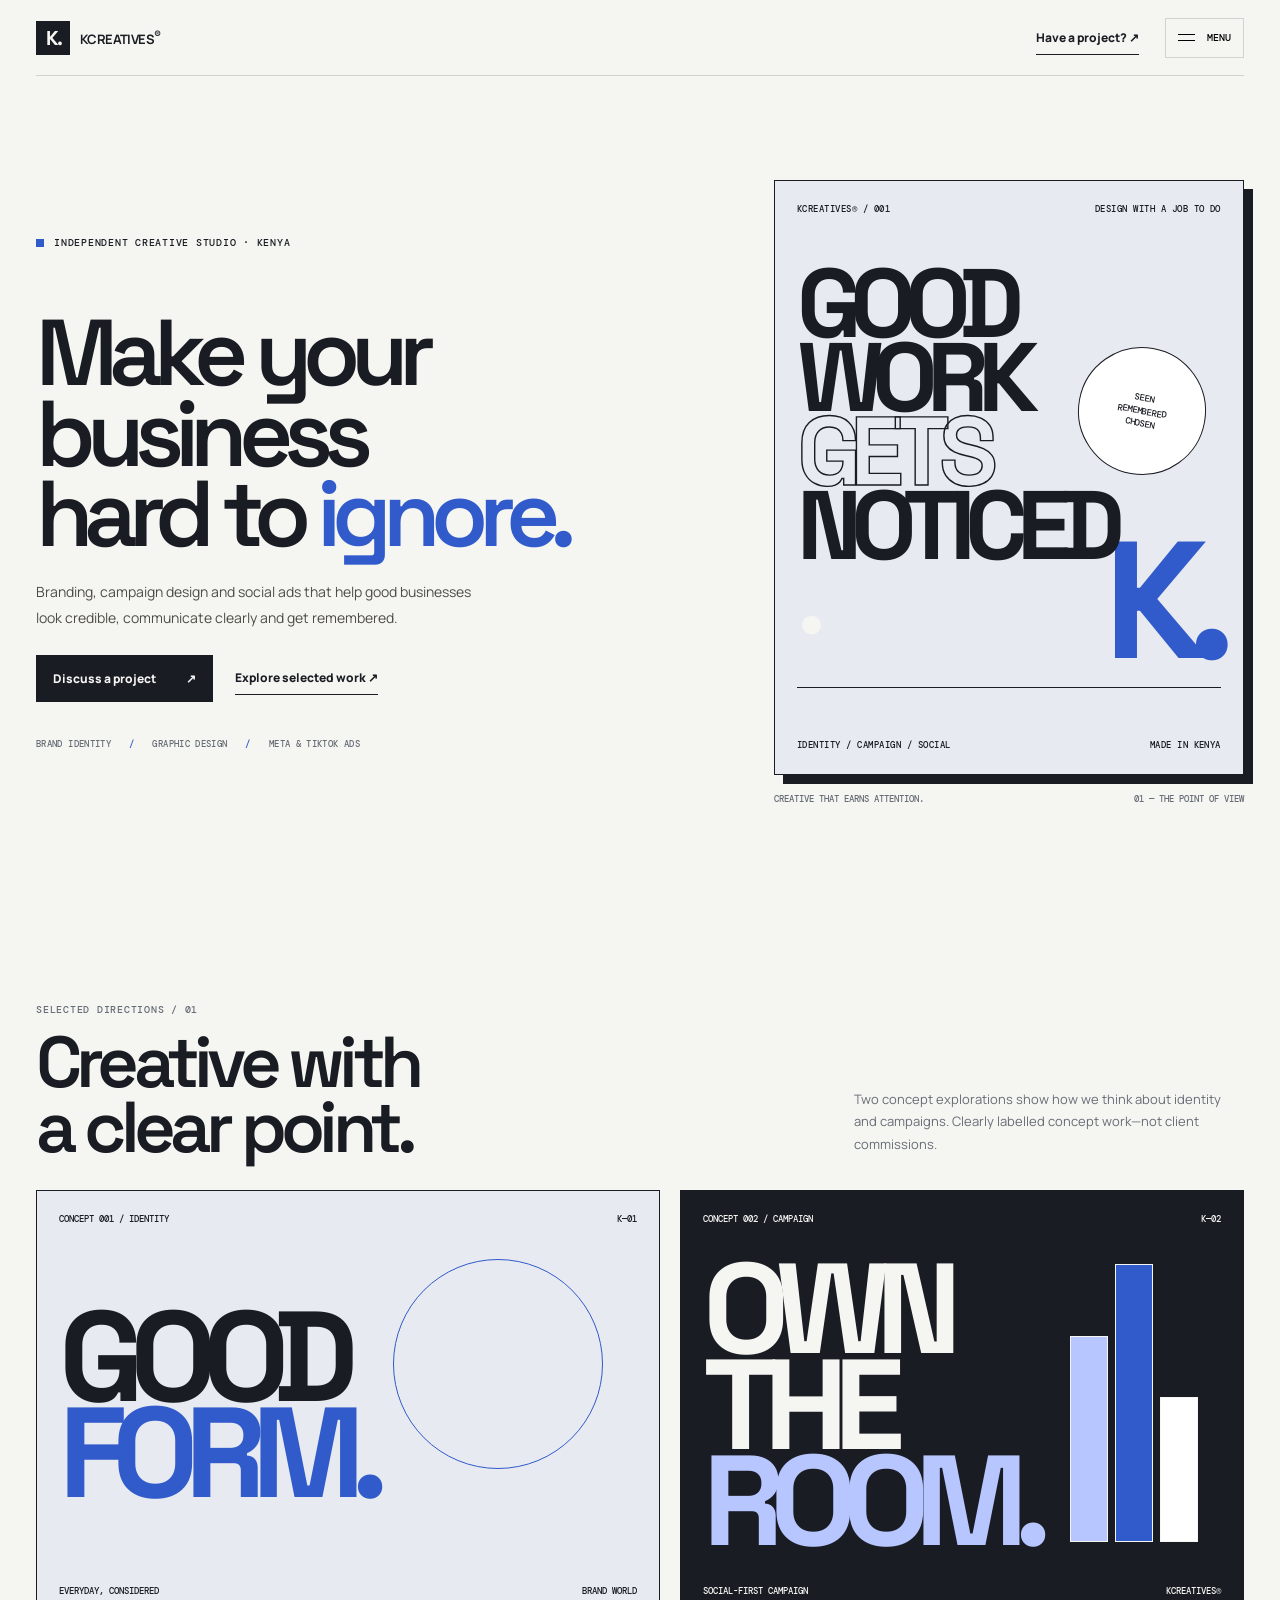
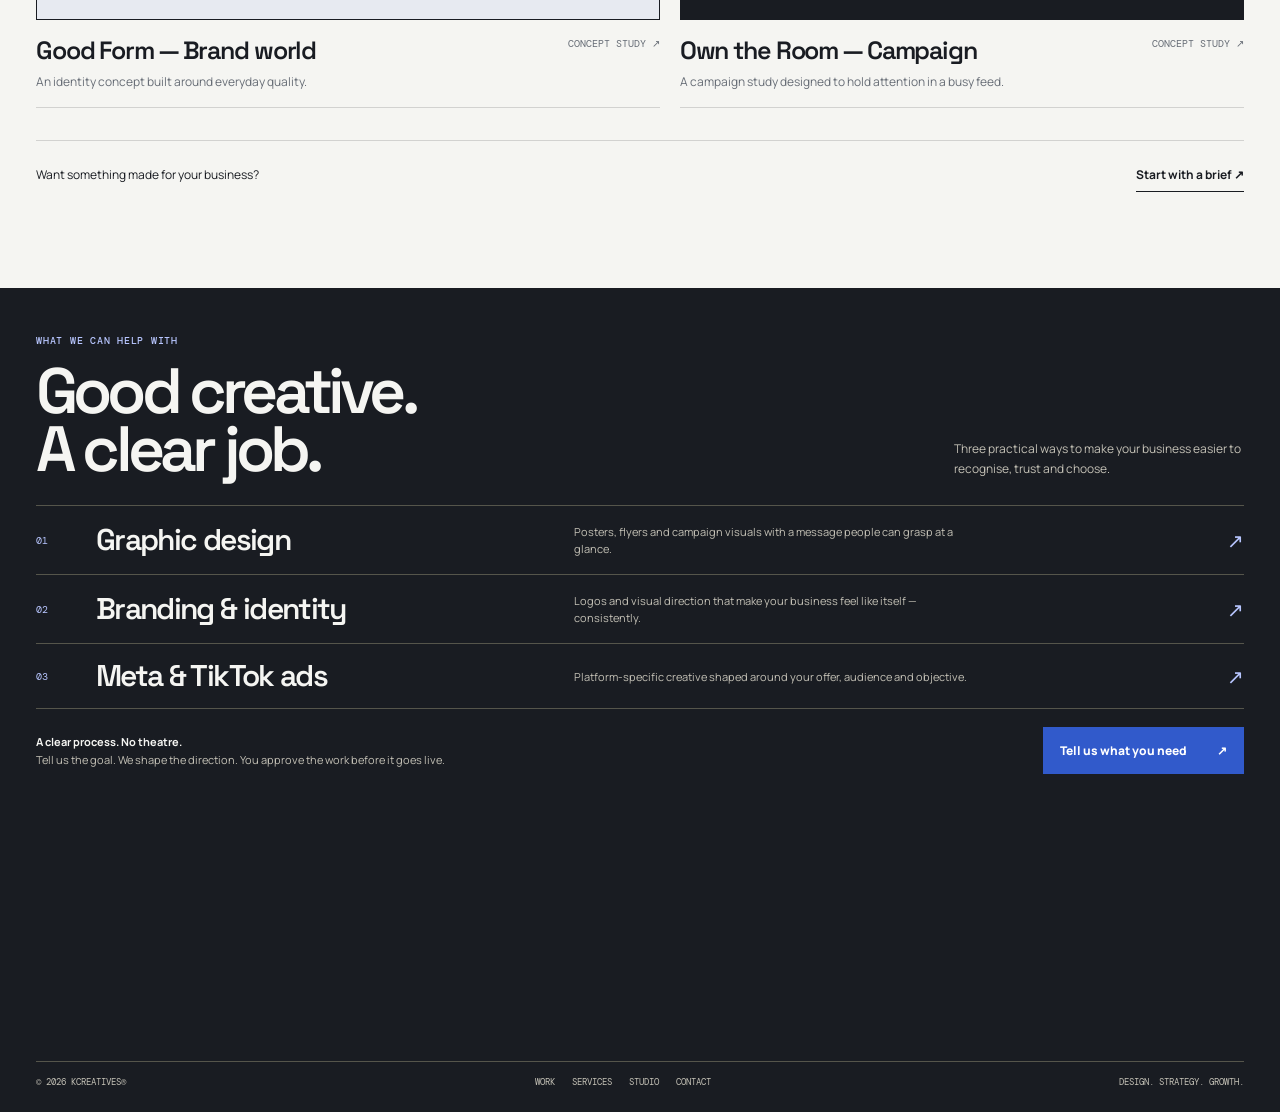
==== index.html @ 9751ac6f "Update homepage artwork description to match refined palette" ====
<!doctype html><html lang="en"><head><meta charset="utf-8"><meta name="viewport" content="width=device-width, initial-scale=1"><meta name="theme-color" content="#f5f5f2"><meta name="description" content="Brand identity, graphic design and Meta and TikTok campaign creative for businesses in Kenya."><meta property="og:title" content="Kcreatives — Seen. Remembered. Chosen."><meta property="og:description" content="Graphic design, branding and paid social creative for businesses with something worth noticing."><meta property="og:type" content="website"><title>Kcreatives® — Your business deserves to look the part.</title><link rel="stylesheet" href="styles.css"><script defer src="script.js"></script></head><body><header class="site-header wrap"><a class="wordmark" href="index.html" aria-label="Kcreatives home"><span class="mark">K.</span><span>KCREATIVES<sup>®</sup></span></a><div class="header-right"><a class="header-cta" href="contact.html">Have a project? ↗</a><button class="menu-toggle" aria-expanded="false" aria-controls="siteMenu" aria-label="Open navigation"><span class="menu-icon" aria-hidden="true"><i></i><i></i></span><span>Menu</span></button></div></header><nav class="menu-panel" id="siteMenu" aria-label="Main navigation"><div class="nav-note">Kcreatives® / Navigate</div><a href="index.html">Home ↗</a><a href="work.html">Selected work ↗</a><a href="services.html">What we do ↗</a><a href="studio.html">The studio ↗</a><a href="contact.html">Start a project ↗</a><div class="menu-foot"><span>Independent creative studio · Kenya</span><span>Your Business. Seen. Remembered. Chosen.</span></div></nav><main><section class="home-hero wrap"><div class="home-copy"><div class="eyebrow">Independent creative studio · Kenya</div><h1><span class="line">Make your</span><span class="line">business</span><span class="line"><span class="underlined">hard to</span> <span class="red">ignore.</span></span></h1><p class="home-intro">Branding, campaign design and social ads that help good businesses look credible, communicate clearly and get remembered.</p><div class="home-actions"><a class="button" href="contact.html">Discuss a project <span>↗</span></a><a class="text-link" href="work.html">Explore selected work ↗</a></div><div class="hero-services"><span>Brand identity</span><span>Graphic design</span><span>Meta & TikTok ads</span></div></div><div class="home-art-wrap"><div class="hero-poster" role="img" aria-label="Kcreatives campaign poster using restrained ink, off-white and blue typography"><div class="poster-top"><span>Kcreatives® / 001</span><span>Design with a job to do</span></div><div class="poster-seal">Seen<br>remembered<br>chosen</div><div class="poster-title"><span>GOOD</span><span class="cream">WORK</span><span class="outline">GETS</span><span>NOTICED<span style="color:var(--paper)">.</span></span></div><div class="poster-number">K.</div><div class="poster-rule"></div><div class="poster-bottom"><span>Identity / Campaign / Social</span><span>Made in Kenya</span></div></div><div class="hero-caption"><span>Creative that earns attention.</span><span>01 — The point of view</span></div></div></section><section class="featured-work section wrap"><div class="featured-heading"><div><div class="kicker">Selected directions / 01</div><h2>Creative with<br>a clear point.</h2></div><p>Two concept explorations show how we think about identity and campaigns. Clearly labelled concept work—not client commissions.</p></div><div class="work-preview"><a class="work-card" href="work.html"><div class="artboard artboard-a"><div class="art-label"><span>Concept 001 / Identity</span><span>K—01</span></div><div class="art-circle"></div><div class="art-title">GOOD<br><span>FORM.</span></div><div class="art-label"><span>Everyday, considered</span><span>Brand world</span></div></div><div class="work-meta"><div><h3>Good Form — Brand world</h3><p>An identity concept built around everyday quality.</p></div><span class="work-type">Concept study ↗</span></div></a><a class="work-card" href="work.html"><div class="artboard artboard-b"><div class="art-label"><span>Concept 002 / Campaign</span><span>K—02</span></div><div class="art-bars"><i></i><i></i><i></i></div><div class="art-title">OWN<br>THE<br><span>ROOM.</span></div><div class="art-label"><span>Social-first campaign</span><span>Kcreatives®</span></div></div><div class="work-meta"><div><h3>Own the Room — Campaign</h3><p>A campaign study designed to hold attention in a busy feed.</p></div><span class="work-type">Concept study ↗</span></div></a></div><div class="featured-link"><span>Want something made for your business?</span><a class="text-link" href="contact.html">Start with a brief ↗</a></div></section><section class="home-second"><div class="wrap"><div class="home-second-top"><div><div class="kicker">What we can help with</div><h2>Good creative.<br>A clear job.</h2></div><p>Three practical ways to make your business easier to recognise, trust and choose.</p></div><div class="home-services"><a class="home-service" href="services.html"><span class="num">01</span><h3>Graphic design</h3><p>Posters, flyers and campaign visuals with a message people can grasp at a glance.</p><span class="arrow">↗</span></a><a class="home-service" href="services.html"><span class="num">02</span><h3>Branding & identity</h3><p>Logos and visual direction that make your business feel like itself — consistently.</p><span class="arrow">↗</span></a><a class="home-service" href="services.html"><span class="num">03</span><h3>Meta & TikTok ads</h3><p>Platform-specific creative shaped around your offer, audience and objective.</p><span class="arrow">↗</span></a></div><div class="home-lastline"><p><strong>A clear process. No theatre.</strong><br>Tell us the goal. We shape the direction. You approve the work before it goes live.</p><a class="button button-lime" href="contact.html">Tell us what you need <span>↗</span></a></div></div><div class="home-footer wrap"><span>© <span data-year></span> Kcreatives®</span><div class="footer-links"><a href="work.html">Work</a><a href="services.html">Services</a><a href="studio.html">Studio</a><a href="contact.html">Contact</a></div><span>Design. Strategy. Growth.</span></div></section></main></body></html>
---- styles.css ----
@import url('https://fonts.googleapis.com/css2?family=DM+Mono:wght@400;500&family=Space+Grotesk:wght@400;500;600;700&family=Manrope:wght@400;500;600;700;800&display=swap');
:root{--paper:#f5f5f2;--ink:#191c22;--muted:#676d76;--line:rgba(25,28,34,.16);--red:#315acb;--blue:#315acb;--lime:#e5e8ee;--white:#ffffff;--mono:'DM Mono',monospace;--display:'Space Grotesk',sans-serif;--body:'Manrope',Arial,sans-serif;--wrap:min(1320px,calc(100% - 72px));--ease:cubic-bezier(.2,.8,.2,1)}
*{box-sizing:border-box}html{scroll-behavior:smooth;scroll-padding-top:88px;background:var(--paper)}body{margin:0;background:var(--paper);color:var(--ink);font-family:var(--body);-webkit-font-smoothing:antialiased}body.menu-open{overflow:hidden}a{color:inherit;text-decoration:none}button,input,textarea,select{font:inherit}button,a{-webkit-tap-highlight-color:transparent}.wrap{width:var(--wrap);margin-inline:auto}.mono,.eyebrow,.kicker,.meta,.nav-note,.hero-index{font:500 10px/1.5 var(--mono);letter-spacing:.075em;text-transform:uppercase}.site-header{height:76px;display:flex;align-items:center;justify-content:space-between;border-bottom:1px solid var(--line);position:relative;z-index:40}.wordmark{display:flex;align-items:center;gap:10px;font:700 13px var(--body);letter-spacing:-.045em}.mark{width:34px;height:34px;display:grid;place-items:center;background:var(--red);font:700 20px var(--display);letter-spacing:-.1em}.header-right{display:flex;align-items:center;gap:26px}.header-cta{font-size:12px;font-weight:800;border-bottom:1px solid var(--ink);padding:8px 0}.menu-toggle{display:flex;align-items:center;gap:12px;background:transparent;border:1px solid var(--ink);padding:10px 12px;min-height:40px;cursor:pointer;font:500 10px var(--mono);text-transform:uppercase}.menu-icon{width:17px;display:grid;gap:5px}.menu-icon i{display:block;height:1px;width:17px;background:currentColor;transition:transform .22s}.menu-open .menu-icon i:first-child{transform:translateY(3px) rotate(45deg)}.menu-open .menu-icon i:last-child{transform:translateY(-3px) rotate(-45deg)}.menu-panel{position:fixed;inset:0;z-index:35;background:var(--lime);display:flex;flex-direction:column;justify-content:center;padding:90px max(36px,calc((100vw - 1320px)/2));visibility:hidden;opacity:0;pointer-events:none;transition:opacity .24s,visibility .24s}.menu-open .menu-panel{visibility:visible;opacity:1;pointer-events:auto}.menu-panel .nav-note{margin-bottom:28px;color:#55583b}.menu-panel>a{font:600 clamp(38px,7.6vw,88px)/.99 var(--display);letter-spacing:-.075em;width:max-content;max-width:100%;transition:transform .2s,color .2s}.menu-panel>a:hover{transform:translateX(9px);color:var(--red)}.menu-panel .menu-foot{max-width:700px;display:flex;justify-content:space-between;gap:20px;border-top:1px solid var(--line);margin-top:38px;padding-top:14px;color:#55583b;font:10px var(--mono);text-transform:uppercase}
.button{display:inline-flex;align-items:center;justify-content:space-between;gap:30px;padding:14px 16px;background:var(--ink);color:var(--paper);border:1px solid var(--ink);font-size:12px;font-weight:800;transition:background .18s,color .18s,transform .18s}.button:hover{background:var(--red);border-color:var(--red);color:var(--ink);transform:translateY(-2px)}.button-light{background:transparent;color:var(--ink)}.button-lime{background:var(--lime);border-color:var(--lime);color:var(--ink)}.button-red{background:var(--red);border-color:var(--red);color:var(--ink)}
/* Homepage: two deliberate acts, no filler sections. */
.home-hero{min-height:calc(100svh - 76px);display:grid;grid-template-columns:minmax(0,1.06fr) minmax(330px,.74fr);gap:clamp(30px,5vw,78px);align-items:center;padding-top:clamp(32px,5vh,58px);padding-bottom:clamp(28px,4vh,46px);position:relative}.home-copy{display:flex;flex-direction:column;align-items:flex-start;min-width:0}.eyebrow{display:flex;align-items:center;gap:10px}.eyebrow:before{content:'';width:8px;height:8px;background:var(--red);display:inline-block}.home-hero h1{font:600 clamp(56px,7.3vw,104px)/.86 var(--display);letter-spacing:-.095em;margin:clamp(38px,7vh,76px) 0 25px;max-width:760px}.home-hero h1 .line{display:block}.home-hero h1 .red{color:var(--red)}.home-hero h1 .underlined{position:relative;white-space:nowrap}.home-hero h1 .underlined:after{content:'';position:absolute;left:0;right:-3px;bottom:-.02em;height:.12em;background:var(--lime);z-index:-1}.home-intro{max-width:435px;font-size:14px;line-height:1.8;color:#4e4d45;margin:0}.home-actions{display:flex;align-items:center;gap:22px;flex-wrap:wrap;margin-top:25px}.text-link{font-size:12px;font-weight:800;border-bottom:1px solid var(--ink);padding:8px 0}.hero-services{margin-top:auto;padding-top:36px;display:flex;gap:18px;flex-wrap:wrap;color:var(--muted);font:500 9px var(--mono);text-transform:uppercase;letter-spacing:.04em}.hero-services span+span:before{content:'/';margin-right:18px;color:var(--red)}
/* A single, art-directed poster, not a stack of dashboard cards. */
.hero-poster{position:relative;aspect-ratio:.79;background:var(--red);border:1px solid var(--ink);padding:22px;display:flex;flex-direction:column;justify-content:space-between;overflow:hidden;isolation:isolate;min-height:420px;max-height:650px;box-shadow:9px 9px 0 var(--ink)}.poster-top,.poster-bottom{display:flex;justify-content:space-between;gap:15px;position:relative;z-index:2;font:500 9px/1.5 var(--mono);text-transform:uppercase;letter-spacing:.055em}.poster-title{position:relative;z-index:2;font:700 clamp(54px,7.6vw,108px)/.76 var(--display);letter-spacing:-.11em;margin:0}.poster-title span{display:block}.poster-title .cream{color:var(--paper)}.poster-title .outline{-webkit-text-stroke:1.4px var(--ink);color:transparent}.poster-seal{position:absolute;right:8%;top:28%;width:clamp(82px,10vw,136px);aspect-ratio:1;background:var(--lime);border:1px solid var(--ink);border-radius:50%;display:grid;place-items:center;text-align:center;font:500 9px/1.4 var(--mono);text-transform:uppercase;transform:rotate(10deg);z-index:1}.poster-rule{height:1px;background:var(--ink);position:relative;z-index:2}.poster-number{position:absolute;right:6%;bottom:18%;font:700 clamp(80px,13vw,180px)/.8 var(--display);letter-spacing:-.13em;color:var(--blue);-webkit-text-stroke:1px var(--ink);z-index:0}.hero-caption{display:flex;justify-content:space-between;gap:18px;margin-top:18px;font:500 9px var(--mono);text-transform:uppercase;color:var(--muted)}
.home-second{background:var(--ink);color:var(--paper);min-height:calc(100svh - 76px);padding:clamp(38px,5vh,60px) 0 24px;display:flex;flex-direction:column;justify-content:space-between}.home-second .kicker{color:var(--lime)}.home-second-top{display:flex;justify-content:space-between;align-items:flex-end;gap:24px;margin-bottom:26px}.home-second h2{font:600 clamp(34px,5vw,64px)/.92 var(--display);letter-spacing:-.075em;margin:14px 0 0}.home-second-top p{max-width:290px;font-size:12px;line-height:1.7;color:#c4c1b6;margin:0}.home-services{border-top:1px solid #55554b}.home-service{display:grid;grid-template-columns:42px minmax(180px,.8fr) 1.1fr 20px;gap:18px;align-items:center;border-bottom:1px solid #55554b;padding:17px 0}.home-service .num{font:10px var(--mono);color:var(--lime)}.home-service h3{font:600 clamp(19px,2.4vw,30px)/1 var(--display);letter-spacing:-.055em;margin:0}.home-service p{font-size:11px;line-height:1.55;color:#c4c1b6;margin:0;max-width:410px}.home-service .arrow{font-size:20px;color:var(--lime);text-align:right}.home-lastline{display:flex;justify-content:space-between;align-items:center;gap:22px;padding-top:18px}.home-lastline p{font-size:11px;line-height:1.6;color:#c4c1b6;margin:0}.home-lastline strong{color:var(--paper)}.home-lastline .button{flex-shrink:0}.home-footer{display:flex;justify-content:space-between;gap:20px;align-items:center;border-top:1px solid #55554b;margin-top:28px;padding-top:14px;color:#c4c1b6;font:9px var(--mono);text-transform:uppercase}.home-footer .footer-links{display:flex;gap:17px}.home-footer a:hover{color:var(--lime)}
/* Dedicated inner pages */
.page-hero{padding:clamp(54px,9vw,112px) 0 62px;border-bottom:1px solid var(--line)}.page-hero h1{font:600 clamp(55px,9.5vw,126px)/.84 var(--display);letter-spacing:-.095em;max-width:1120px;margin:34px 0 26px}.page-hero h1 em{font-style:normal;color:var(--red)}.page-hero p{max-width:560px;font-size:14px;line-height:1.8;color:var(--muted);margin:0}.section{padding:clamp(60px,8vw,105px) 0}.section-top{display:flex;justify-content:space-between;align-items:flex-end;gap:28px;margin-bottom:36px}.kicker{color:var(--muted)}.section-title{font:600 clamp(36px,6vw,76px)/.94 var(--display);letter-spacing:-.075em;margin:16px 0 0;max-width:800px}.section-intro{max-width:290px;font-size:12px;line-height:1.75;color:var(--muted);margin:0}.work-preview{display:grid;grid-template-columns:1.05fr .95fr;gap:24px}.work-card{display:block;min-width:0}.artboard{position:relative;min-height:320px;height:clamp(300px,40vw,520px);padding:22px;display:flex;flex-direction:column;justify-content:space-between;overflow:hidden;border:1px solid var(--ink)}.artboard-a{background:var(--red);color:var(--ink)}.artboard-b{background:var(--blue);color:var(--paper)}.art-label{display:flex;justify-content:space-between;gap:12px;font:500 9px var(--mono);text-transform:uppercase;position:relative;z-index:2}.art-title{position:relative;z-index:2;font:700 clamp(60px,10vw,138px)/.75 var(--display);letter-spacing:-.11em}.art-title span{display:block}.artboard-a .art-title span{color:var(--paper)}.artboard-b .art-title span{color:var(--lime)}.art-circle{position:absolute;right:9%;top:16%;width:clamp(110px,18vw,210px);aspect-ratio:1;border:1px solid var(--ink);border-radius:50%}.art-bars{position:absolute;right:8%;top:17%;height:65%;display:flex;align-items:end;gap:7px}.art-bars i{display:block;width:clamp(14px,3vw,38px);height:74%;background:var(--lime);border:1px solid var(--ink)}.art-bars i:nth-child(2){height:100%;background:var(--red)}.art-bars i:nth-child(3){height:52%;background:var(--paper)}.work-meta{display:flex;justify-content:space-between;gap:15px;padding:15px 0;border-bottom:1px solid var(--line)}.work-meta h3{font-size:14px;letter-spacing:-.035em;margin:0 0 5px}.work-meta p{font-size:11px;color:var(--muted);margin:0;line-height:1.6}.work-type{text-align:right;font:10px/1.6 var(--mono);text-transform:uppercase;color:var(--muted);flex-shrink:0}.strip-cta{display:flex;justify-content:space-between;align-items:center;gap:20px;margin-top:26px}.strip-cta p{font-size:11px;line-height:1.6;color:var(--muted)}.services-band{background:var(--ink);color:var(--paper)}.services-band .kicker,.services-band .section-intro{color:#c4c1b6}.service-list{border-top:1px solid #55554b}.service-row{display:grid;grid-template-columns:45px 1fr 1fr 25px;gap:20px;align-items:center;padding:25px 0;border-bottom:1px solid #55554b}.service-no{font:10px var(--mono);color:var(--lime)}.service-row h3{font:600 clamp(23px,3.4vw,40px)/1 var(--display);letter-spacing:-.06em;margin:0}.service-row p{font-size:12px;line-height:1.7;color:#c4c1b6;margin:0;max-width:430px}.service-arrow{font-size:22px;color:var(--lime);text-align:right}.service-bottom{display:flex;justify-content:space-between;gap:20px;margin-top:20px;color:#c4c1b6;font:10px var(--mono);text-transform:uppercase}.service-bottom strong{color:var(--paper)}.studio-panel{display:grid;grid-template-columns:.85fr 1.15fr;gap:clamp(32px,7vw,100px);align-items:center}.studio-art{min-height:380px;background:var(--lime);border:1px solid var(--ink);padding:24px;display:flex;flex-direction:column;justify-content:space-between;overflow:hidden}.studio-art .big-k{font:700 clamp(190px,28vw,350px)/.7 var(--display);letter-spacing:-.15em}.studio-art .stamp{align-self:flex-end;text-align:right;font:10px/1.6 var(--mono);text-transform:uppercase}.studio-copy h2{font:600 clamp(39px,6vw,74px)/.9 var(--display);letter-spacing:-.08em;margin:16px 0 24px}.studio-copy h2 em{color:var(--red);font-style:normal}.studio-copy p{max-width:530px;font-size:13px;line-height:1.85;color:var(--muted)}.contact-band{background:var(--red);padding:clamp(55px,8vw,96px) 0}.contact-band .kicker{color:#5b2b20}.contact-band h2{font:600 clamp(52px,9vw,116px)/.83 var(--display);letter-spacing:-.095em;margin:24px 0 32px;max-width:950px}.contact-bottom{display:flex;justify-content:space-between;align-items:flex-end;gap:24px;border-top:1px solid rgba(25,25,20,.3);padding-top:20px}.contact-bottom p{font-size:12px;line-height:1.7;max-width:390px;margin:0}.info-row{display:grid;grid-template-columns:160px 1fr;gap:24px;padding:24px 0;border-top:1px solid var(--line)}.info-row h3{margin:0;font:600 26px var(--display);letter-spacing:-.05em}.info-row p{margin:0;max-width:670px;font-size:13px;line-height:1.8;color:var(--muted)}.page-grid{display:grid;grid-template-columns:repeat(2,minmax(0,1fr));gap:28px}.faq-item{border-top:1px solid var(--line)}.faq-item:last-child{border-bottom:1px solid var(--line)}.faq-q{width:100%;padding:22px 0;display:flex;justify-content:space-between;gap:20px;text-align:left;border:0;background:none;cursor:pointer;font:600 20px var(--display);letter-spacing:-.04em}.faq-a{display:none;max-width:720px;color:var(--muted);font-size:13px;line-height:1.8;padding:0 0 22px}.faq-item.open .faq-a{display:block}.brief-form{max-width:760px;display:grid;grid-template-columns:1fr 1fr;gap:16px}.field{display:flex;flex-direction:column;gap:8px}.field.full{grid-column:1/-1}.field label{font:500 10px var(--mono);text-transform:uppercase}.field input,.field textarea,.field select{background:var(--white);border:1px solid var(--line);padding:14px;color:var(--ink);outline-offset:3px;border-radius:0}.field textarea{min-height:130px;resize:vertical}.feedback{font-size:12px;line-height:1.6;color:var(--muted)}#briefOutput{width:100%;min-height:160px;margin-top:12px}.site-footer{background:var(--ink);color:var(--paper);padding:28px 0}.footer-top,.footer-bottom{display:flex;justify-content:space-between;gap:24px;align-items:center}.footer-tag{font-size:11px;color:#c4c1b6}.footer-bottom{border-top:1px solid #55554b;margin-top:24px;padding-top:15px;color:#c4c1b6;font:9px var(--mono);text-transform:uppercase}.footer-links{display:flex;gap:18px}.footer-links a:hover{color:var(--lime)}.reveal{opacity:0;transform:translateY(12px);transition:opacity .55s var(--ease),transform .55s var(--ease)}.reveal.in{opacity:1;transform:none}::selection{background:var(--lime);color:var(--ink)}
@media(max-width:900px){:root{--wrap:calc(100% - 44px)}.home-hero{grid-template-columns:minmax(0,1fr) minmax(270px,.78fr);gap:28px}.home-hero h1{font-size:clamp(53px,7.4vw,76px)}.hero-poster{min-height:400px;padding:17px;box-shadow:6px 6px 0 var(--ink)}.poster-title{font-size:clamp(52px,7.5vw,75px)}.poster-number{font-size:clamp(90px,12vw,135px)}.home-service{grid-template-columns:30px minmax(150px,.8fr) 1.1fr 18px;gap:12px}.home-second h2{font-size:clamp(34px,5.5vw,52px)}}
@media(max-width:680px){:root{--wrap:calc(100% - 36px)}.site-header{height:68px}.header-cta{display:none}.menu-panel{padding:90px 24px 26px}.menu-panel>a{font-size:clamp(40px,10vw,68px)}.menu-panel .menu-foot{flex-direction:column;gap:8px}.home-hero{min-height:auto;grid-template-columns:1fr;gap:32px;padding-top:34px;padding-bottom:34px}.home-hero h1{font-size:clamp(54px,12.5vw,84px);margin:48px 0 22px;line-height:.84}.home-intro{font-size:13px;max-width:420px}.home-actions{margin-top:20px}.hero-services{padding-top:24px;gap:9px}.hero-services span+span:before{margin-right:9px}.hero-poster{width:min(100%,430px);min-height:0;aspect-ratio:.93;margin:0 auto;box-shadow:6px 6px 0 var(--ink);padding:17px}.poster-title{font-size:clamp(64px,16vw,95px)}.poster-number{font-size:clamp(120px,27vw,170px);bottom:17%}.poster-seal{width:94px;right:8%;top:26%;font-size:8px}.hero-caption{margin-top:13px}.home-second{min-height:auto;padding:38px 0 18px}.home-second-top{display:block;margin-bottom:22px}.home-second h2{font-size:clamp(39px,10vw,58px);margin:13px 0}.home-second-top p{margin-top:12px;max-width:400px}.home-service{grid-template-columns:26px 1fr 18px;gap:10px;padding:17px 0}.home-service h3{font-size:23px}.home-service p{grid-column:2;grid-row:2;font-size:11px}.home-service .arrow{grid-column:3;grid-row:1}.home-lastline{align-items:flex-start;flex-direction:column;padding-top:20px}.home-footer{flex-wrap:wrap;align-items:flex-start}.home-footer .footer-links{order:3;width:100%;flex-wrap:wrap}.section-top{display:block}.section-intro{margin-top:15px}.work-preview{grid-template-columns:1fr;gap:28px}.artboard{height:clamp(300px,85vw,440px);min-height:280px}.art-title{font-size:clamp(75px,18vw,120px)}.service-row{grid-template-columns:28px 1fr 18px;gap:12px;padding:21px 0}.service-row h3{font-size:24px}.service-row p{grid-column:2;grid-row:2}.service-arrow{grid-column:3;grid-row:1}.service-bottom{flex-direction:column;gap:10px}.studio-panel{grid-template-columns:1fr;gap:34px}.studio-art{min-height:280px}.studio-art .big-k{font-size:clamp(190px,55vw,290px)}.contact-bottom{align-items:flex-start;flex-direction:column}.page-hero{padding:54px 0 44px}.page-hero h1{font-size:clamp(54px,12vw,82px);margin:30px 0 22px}.section{padding:55px 0}.info-row{grid-template-columns:1fr;gap:10px}.page-grid{grid-template-columns:1fr}.brief-form{grid-template-columns:1fr}.field.full{grid-column:auto}.footer-top{align-items:flex-start;flex-direction:column}.footer-bottom{align-items:flex-start;flex-direction:column}.footer-links{flex-wrap:wrap}.strip-cta{align-items:flex-start;flex-direction:column}.work-meta{align-items:flex-start}.work-type{font-size:9px}}
@media(prefers-reduced-motion:reduce){*,*::before,*::after{scroll-behavior:auto!important;animation:none!important;transition:none!important}.reveal{opacity:1;transform:none}}

/* Refined brand direction: neutral-first, one restrained blue accent. */
.site-header{border-bottom-color:var(--line)}
.mark{background:var(--ink);color:var(--paper);letter-spacing:-.1em}
.menu-panel{background:var(--paper);color:var(--ink);padding-top:100px}
.menu-panel .nav-note,.menu-panel .menu-foot{color:var(--muted)}
.menu-panel .menu-foot{border-top-color:var(--line)}
.menu-panel>a:hover{color:var(--blue);transform:translateX(5px)}
.menu-toggle{border-color:var(--line);background:transparent}
.menu-toggle:hover{border-color:var(--ink)}
.button:hover{background:var(--blue);border-color:var(--blue);color:#fff}
.button-lime{background:var(--blue);border-color:var(--blue);color:#fff}
.button-lime:hover{background:var(--ink);border-color:var(--ink);color:#fff}
.button-red{background:var(--ink);border-color:var(--ink);color:var(--paper)}
.home-hero h1 .red{color:var(--blue)}
.home-hero h1 .underlined:after{background:rgba(49,90,203,.15)}
.eyebrow:before{background:var(--blue)}
.hero-poster{background:#e7eaf1;color:var(--ink)}
.poster-title .cream{color:var(--ink)}
.poster-title .outline{-webkit-text-stroke:1.4px var(--ink);color:transparent}
.poster-seal{background:var(--white);color:var(--ink)}
.poster-number{color:var(--blue);-webkit-text-stroke:0}
.poster-rule{background:var(--ink)}
.home-second .kicker{color:#b8c6ff}
.home-service .num,.home-service .arrow{color:#b8c6ff}
.home-lastline .button-lime{background:var(--blue);border-color:var(--blue);color:#fff}
.artboard-a{background:#e7eaf1;color:var(--ink)}
.artboard-a .art-title span{color:var(--blue)}
.artboard-b{background:var(--ink);color:var(--paper)}
.artboard-b .art-title span{color:#b8c6ff}
.art-bars i{border-color:var(--ink)}
.art-bars i:nth-child(1){background:#b8c6ff}
.art-bars i:nth-child(2){background:var(--blue)}
.art-bars i:nth-child(3){background:var(--white)}
.studio-art{background:#e7eaf1}
.studio-art .big-k{color:var(--ink)}
.studio-art .stamp{color:var(--muted)}
.contact-band{background:var(--ink);color:var(--paper)}
.contact-band .kicker{color:#b8c6ff}
.contact-band .contact-bottom{border-top-color:rgba(255,255,255,.2)}
.contact-band .contact-bottom p{color:#d1d3d8}
.contact-band .button{background:var(--paper);border-color:var(--paper);color:var(--ink)}
.contact-band .button:hover{background:var(--blue);border-color:var(--blue);color:#fff}
.services-band{background:var(--ink)}
::selection{background:var(--blue);color:#fff}
@media(max-width:680px){.menu-panel{padding-top:85px}.menu-panel>a:hover{transform:translateX(3px)}}


/* Standard dropdown navigation: compact panel anchored beneath the header. */
.menu-panel{
  position:fixed;
  inset:76px max(18px, calc((100vw - 1320px)/2)) auto auto;
  width:min(390px, calc(100vw - 36px));
  max-height:calc(100dvh - 94px);
  overflow-y:auto;
  justify-content:flex-start;
  padding:26px 28px 22px;
  background:var(--paper);
  color:var(--ink);
  border:1px solid var(--line);
  box-shadow:0 16px 40px rgba(25,28,34,.12);
}
.menu-panel .nav-note{margin-bottom:18px}
.menu-panel>a{font-size:clamp(27px, 3vw, 38px);line-height:1.12;padding:5px 0}
.menu-panel .menu-foot{margin-top:22px;padding-top:13px;flex-direction:column;gap:6px;font-size:9px}
@media(max-width:680px){
  .menu-panel{inset:68px 18px auto auto;width:min(360px,calc(100vw - 36px));max-height:calc(100dvh - 82px);padding:22px 22px 18px}
  .menu-panel>a{font-size:clamp(28px,8vw,36px)}
  .menu-panel .menu-foot{flex-direction:column;gap:6px}
}


/* Homepage conversion flow inspired by strong landing-page structure. */
.featured-work{padding-top:clamp(58px,8vw,104px);padding-bottom:clamp(58px,8vw,96px)}
.featured-heading{display:flex;justify-content:space-between;align-items:flex-end;gap:32px;margin-bottom:30px}
.featured-heading h2{font:600 clamp(38px,6vw,72px)/.9 var(--display);letter-spacing:-.08em;margin:13px 0 0}
.featured-heading>p{max-width:390px;margin:0 0 4px;color:var(--muted);font-size:13px;line-height:1.75}
.featured-work .work-preview{gap:20px}
.featured-work .artboard{height:clamp(280px,34vw,430px);min-height:280px}
.featured-work .artboard-a{background:#e7eaf1;color:var(--ink)}
.featured-work .artboard-a .art-title span{color:var(--blue)}
.featured-work .artboard-b{background:var(--ink);color:var(--paper)}
.featured-work .artboard-b .art-title span{color:#b8c6ff}
.featured-work .art-circle{border-color:var(--blue)}
.featured-work .art-bars i{border-color:var(--paper)}
.featured-work .art-bars i:nth-child(1){background:#b8c6ff}
.featured-work .art-bars i:nth-child(2){background:var(--blue)}
.featured-work .art-bars i:nth-child(3){background:var(--white)}
.featured-work .work-meta{padding-top:16px}
.featured-work .work-meta h3{font:600 clamp(19px,2vw,25px)/1.15 var(--display);letter-spacing:-.045em;margin:0 0 7px}
.featured-work .work-meta p{font-size:12px;line-height:1.65;color:var(--muted);margin:0;max-width:360px}
.featured-work .work-type{color:var(--muted);white-space:nowrap}
.featured-link{display:flex;justify-content:space-between;align-items:center;gap:18px;border-top:1px solid var(--line);margin-top:32px;padding-top:17px;font-size:12px}
.featured-link .text-link{font-weight:700}
.featured-link .text-link:hover{color:var(--blue)}
@media(max-width:680px){
 .featured-work{padding-top:52px;padding-bottom:56px}
 .featured-heading{display:block;margin-bottom:24px}
 .featured-heading h2{font-size:clamp(40px,10vw,58px)}
 .featured-heading>p{margin-top:15px;max-width:440px}
 .featured-work .work-preview{grid-template-columns:1fr;gap:30px}
 .featured-work .artboard{height:clamp(290px,82vw,410px);min-height:290px}
 .featured-link{align-items:flex-start;flex-direction:column;gap:9px}
}
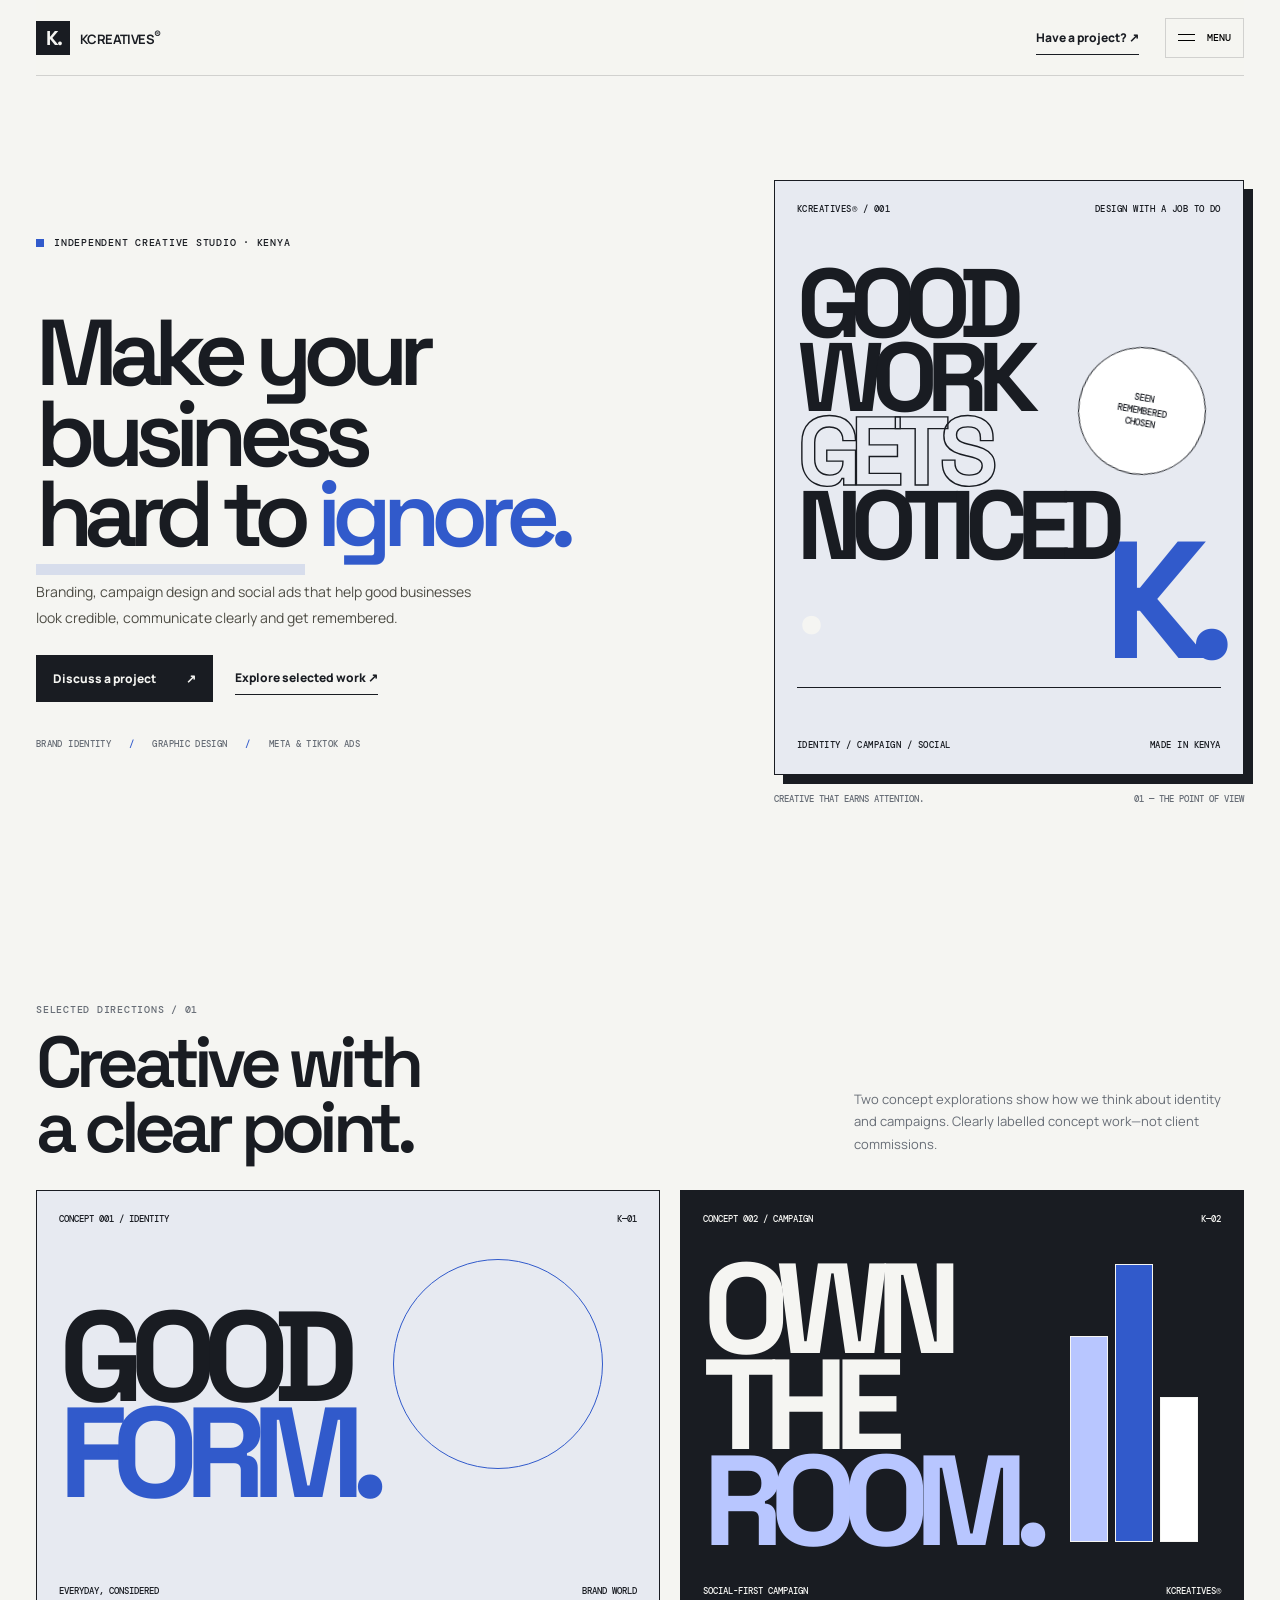
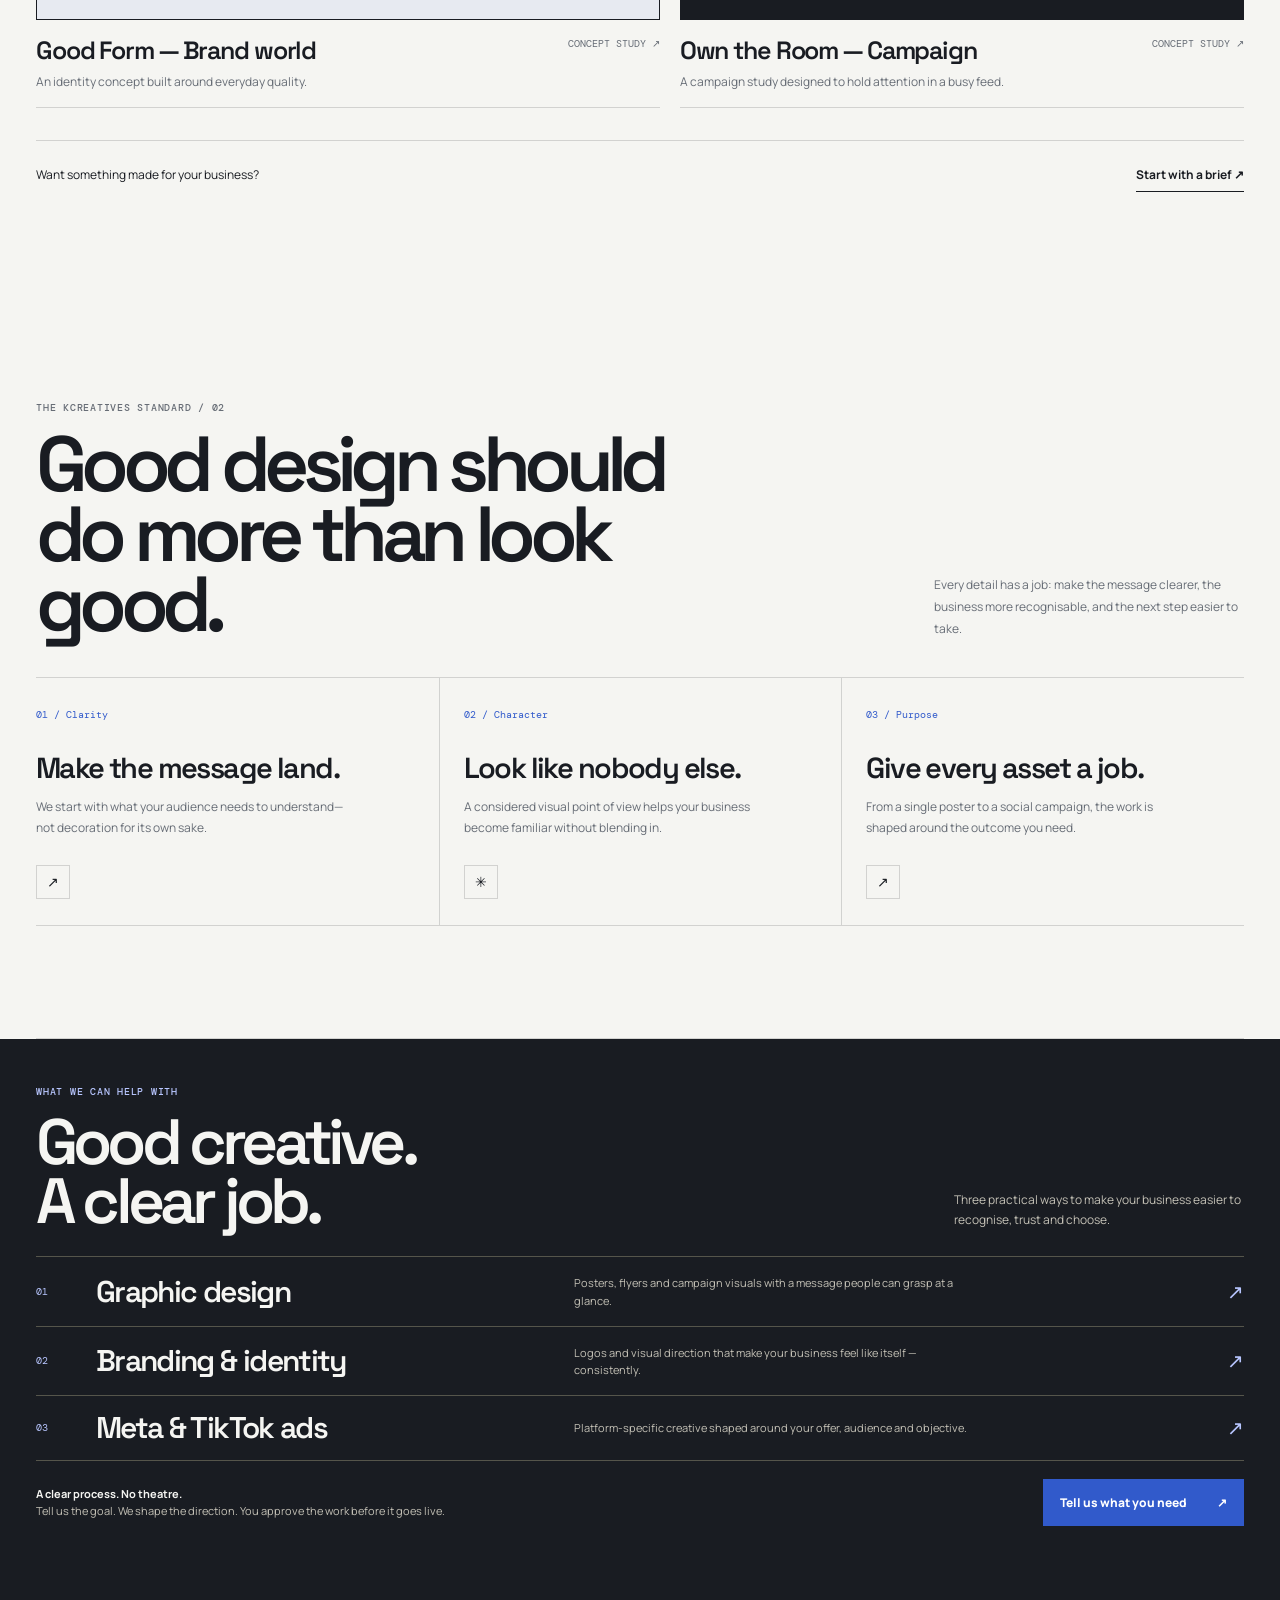
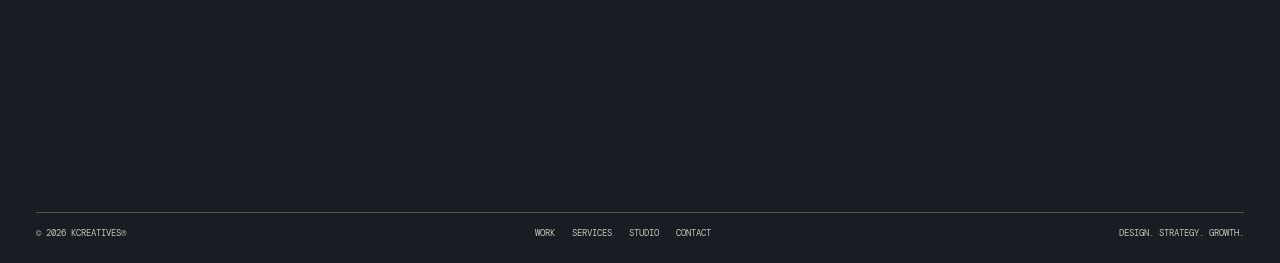
==== commit 3087d789: "Add Kcreatives design philosophy section" ====
--- a/index.html
+++ b/index.html
@@ -1 +1 @@
-<!doctype html><html lang="en"><head><meta charset="utf-8"><meta name="viewport" content="width=device-width, initial-scale=1"><meta name="theme-color" content="#f5f5f2"><meta name="description" content="Brand identity, graphic design and Meta and TikTok campaign creative for businesses in Kenya."><meta property="og:title" content="Kcreatives — Seen. Remembered. Chosen."><meta property="og:description" content="Graphic design, branding and paid social creative for businesses with something worth noticing."><meta property="og:type" content="website"><title>Kcreatives® — Your business deserves to look the part.</title><link rel="stylesheet" href="styles.css"><script defer src="script.js"></script></head><body><header class="site-header wrap"><a class="wordmark" href="index.html" aria-label="Kcreatives home"><span class="mark">K.</span><span>KCREATIVES<sup>®</sup></span></a><div class="header-right"><a class="header-cta" href="contact.html">Have a project? ↗</a><button class="menu-toggle" aria-expanded="false" aria-controls="siteMenu" aria-label="Open navigation"><span class="menu-icon" aria-hidden="true"><i></i><i></i></span><span>Menu</span></button></div></header><nav class="menu-panel" id="siteMenu" aria-label="Main navigation"><div class="nav-note">Kcreatives® / Navigate</div><a href="index.html">Home ↗</a><a href="work.html">Selected work ↗</a><a href="services.html">What we do ↗</a><a href="studio.html">The studio ↗</a><a href="contact.html">Start a project ↗</a><div class="menu-foot"><span>Independent creative studio · Kenya</span><span>Your Business. Seen. Remembered. Chosen.</span></div></nav><main><section class="home-hero wrap"><div class="home-copy"><div class="eyebrow">Independent creative studio · Kenya</div><h1><span class="line">Make your</span><span class="line">business</span><span class="line"><span class="underlined">hard to</span> <span class="red">ignore.</span></span></h1><p class="home-intro">Branding, campaign design and social ads that help good businesses look credible, communicate clearly and get remembered.</p><div class="home-actions"><a class="button" href="contact.html">Discuss a project <span>↗</span></a><a class="text-link" href="work.html">Explore selected work ↗</a></div><div class="hero-services"><span>Brand identity</span><span>Graphic design</span><span>Meta & TikTok ads</span></div></div><div class="home-art-wrap"><div class="hero-poster" role="img" aria-label="Kcreatives campaign poster using restrained ink, off-white and blue typography"><div class="poster-top"><span>Kcreatives® / 001</span><span>Design with a job to do</span></div><div class="poster-seal">Seen<br>remembered<br>chosen</div><div class="poster-title"><span>GOOD</span><span class="cream">WORK</span><span class="outline">GETS</span><span>NOTICED<span style="color:var(--paper)">.</span></span></div><div class="poster-number">K.</div><div class="poster-rule"></div><div class="poster-bottom"><span>Identity / Campaign / Social</span><span>Made in Kenya</span></div></div><div class="hero-caption"><span>Creative that earns attention.</span><span>01 — The point of view</span></div></div></section><section class="featured-work section wrap"><div class="featured-heading"><div><div class="kicker">Selected directions / 01</div><h2>Creative with<br>a clear point.</h2></div><p>Two concept explorations show how we think about identity and campaigns. Clearly labelled concept work—not client commissions.</p></div><div class="work-preview"><a class="work-card" href="work.html"><div class="artboard artboard-a"><div class="art-label"><span>Concept 001 / Identity</span><span>K—01</span></div><div class="art-circle"></div><div class="art-title">GOOD<br><span>FORM.</span></div><div class="art-label"><span>Everyday, considered</span><span>Brand world</span></div></div><div class="work-meta"><div><h3>Good Form — Brand world</h3><p>An identity concept built around everyday quality.</p></div><span class="work-type">Concept study ↗</span></div></a><a class="work-card" href="work.html"><div class="artboard artboard-b"><div class="art-label"><span>Concept 002 / Campaign</span><span>K—02</span></div><div class="art-bars"><i></i><i></i><i></i></div><div class="art-title">OWN<br>THE<br><span>ROOM.</span></div><div class="art-label"><span>Social-first campaign</span><span>Kcreatives®</span></div></div><div class="work-meta"><div><h3>Own the Room — Campaign</h3><p>A campaign study designed to hold attention in a busy feed.</p></div><span class="work-type">Concept study ↗</span></div></a></div><div class="featured-link"><span>Want something made for your business?</span><a class="text-link" href="contact.html">Start with a brief ↗</a></div></section><section class="home-second"><div class="wrap"><div class="home-second-top"><div><div class="kicker">What we can help with</div><h2>Good creative.<br>A clear job.</h2></div><p>Three practical ways to make your business easier to recognise, trust and choose.</p></div><div class="home-services"><a class="home-service" href="services.html"><span class="num">01</span><h3>Graphic design</h3><p>Posters, flyers and campaign visuals with a message people can grasp at a glance.</p><span class="arrow">↗</span></a><a class="home-service" href="services.html"><span class="num">02</span><h3>Branding & identity</h3><p>Logos and visual direction that make your business feel like itself — consistently.</p><span class="arrow">↗</span></a><a class="home-service" href="services.html"><span class="num">03</span><h3>Meta & TikTok ads</h3><p>Platform-specific creative shaped around your offer, audience and objective.</p><span class="arrow">↗</span></a></div><div class="home-lastline"><p><strong>A clear process. No theatre.</strong><br>Tell us the goal. We shape the direction. You approve the work before it goes live.</p><a class="button button-lime" href="contact.html">Tell us what you need <span>↗</span></a></div></div><div class="home-footer wrap"><span>© <span data-year></span> Kcreatives®</span><div class="footer-links"><a href="work.html">Work</a><a href="services.html">Services</a><a href="studio.html">Studio</a><a href="contact.html">Contact</a></div><span>Design. Strategy. Growth.</span></div></section></main></body></html>+<!doctype html><html lang="en"><head><meta charset="utf-8"><meta name="viewport" content="width=device-width, initial-scale=1"><meta name="theme-color" content="#f5f5f2"><meta name="description" content="Kcreatives is an independent creative studio in Kenya for brand identity, graphic design and Meta and TikTok campaign creative. Your business. Seen. Remembered. Chosen."><meta property="og:title" content="Kcreatives — Seen. Remembered. Chosen."><meta property="og:description" content="Graphic design, branding and paid social creative for businesses with something worth noticing."><meta property="og:type" content="website"><title>Kcreatives® — Design with a job to do.</title><link rel="stylesheet" href="styles.css"><script defer src="script.js"></script></head><body><header class="site-header wrap"><a class="wordmark" href="index.html" aria-label="Kcreatives home"><span class="mark">K.</span><span>KCREATIVES<sup>®</sup></span></a><div class="header-right"><a class="header-cta" href="contact.html">Have a project? ↗</a><button class="menu-toggle" aria-expanded="false" aria-controls="siteMenu" aria-label="Open navigation"><span class="menu-icon" aria-hidden="true"><i></i><i></i></span><span>Menu</span></button></div></header><nav class="menu-panel" id="siteMenu" aria-label="Main navigation"><div class="nav-note">Kcreatives® / Navigate</div><a href="index.html">Home ↗</a><a href="work.html">Selected work ↗</a><a href="services.html">What we do ↗</a><a href="studio.html">The studio ↗</a><a href="contact.html">Start a project ↗</a><div class="menu-foot"><span>Independent creative studio · Kenya</span><span>Your Business. Seen. Remembered. Chosen.</span></div></nav><main><section class="home-hero wrap"><div class="home-copy"><div class="eyebrow">Independent creative studio · Kenya</div><h1><span class="line">Make your</span><span class="line">business</span><span class="line"><span class="underlined">hard to</span> <span class="red">ignore.</span></span></h1><p class="home-intro">Branding, campaign design and social ads that help good businesses look credible, communicate clearly and get remembered.</p><div class="home-actions"><a class="button" href="contact.html">Discuss a project <span>↗</span></a><a class="text-link" href="work.html">Explore selected work ↗</a></div><div class="hero-services"><span>Brand identity</span><span>Graphic design</span><span>Meta & TikTok ads</span></div></div><div class="home-art-wrap"><div class="hero-poster" role="img" aria-label="Kcreatives campaign poster using restrained ink, off-white and blue typography"><div class="poster-top"><span>Kcreatives® / 001</span><span>Design with a job to do</span></div><div class="poster-seal">Seen<br>remembered<br>chosen</div><div class="poster-title"><span>GOOD</span><span class="cream">WORK</span><span class="outline">GETS</span><span>NOTICED<span style="color:var(--paper)">.</span></span></div><div class="poster-number">K.</div><div class="poster-rule"></div><div class="poster-bottom"><span>Identity / Campaign / Social</span><span>Made in Kenya</span></div></div><div class="hero-caption"><span>Creative that earns attention.</span><span>01 — The point of view</span></div></div></section><section class="featured-work section wrap"><div class="featured-heading"><div><div class="kicker">Selected directions / 01</div><h2>Creative with<br>a clear point.</h2></div><p>Two concept explorations show how we think about identity and campaigns. Clearly labelled concept work—not client commissions.</p></div><div class="work-preview"><a class="work-card" href="work.html"><div class="artboard artboard-a"><div class="art-label"><span>Concept 001 / Identity</span><span>K—01</span></div><div class="art-circle"></div><div class="art-title">GOOD<br><span>FORM.</span></div><div class="art-label"><span>Everyday, considered</span><span>Brand world</span></div></div><div class="work-meta"><div><h3>Good Form — Brand world</h3><p>An identity concept built around everyday quality.</p></div><span class="work-type">Concept study ↗</span></div></a><a class="work-card" href="work.html"><div class="artboard artboard-b"><div class="art-label"><span>Concept 002 / Campaign</span><span>K—02</span></div><div class="art-bars"><i></i><i></i><i></i></div><div class="art-title">OWN<br>THE<br><span>ROOM.</span></div><div class="art-label"><span>Social-first campaign</span><span>Kcreatives®</span></div></div><div class="work-meta"><div><h3>Own the Room — Campaign</h3><p>A campaign study designed to hold attention in a busy feed.</p></div><span class="work-type">Concept study ↗</span></div></a></div><div class="featured-link"><span>Want something made for your business?</span><a class="text-link" href="contact.html">Start with a brief ↗</a></div></section><section class="home-approach wrap"><div class="approach-head"><div><div class="kicker">The Kcreatives standard / 02</div><h2>Good design should<br>do more than look good.</h2></div><p>Every detail has a job: make the message clearer, the business more recognisable, and the next step easier to take.</p></div><div class="approach-grid"><article class="approach-item"><span class="approach-num">01 / Clarity</span><h3>Make the message land.</h3><p>We start with what your audience needs to understand—not decoration for its own sake.</p><span class="approach-mark" aria-hidden="true">↗</span></article><article class="approach-item"><span class="approach-num">02 / Character</span><h3>Look like nobody else.</h3><p>A considered visual point of view helps your business become familiar without blending in.</p><span class="approach-mark" aria-hidden="true">✳</span></article><article class="approach-item"><span class="approach-num">03 / Purpose</span><h3>Give every asset a job.</h3><p>From a single poster to a social campaign, the work is shaped around the outcome you need.</p><span class="approach-mark" aria-hidden="true">↗</span></article></div></section><section class="home-second"><div class="wrap"><div class="home-second-top"><div><div class="kicker">What we can help with</div><h2>Good creative.<br>A clear job.</h2></div><p>Three practical ways to make your business easier to recognise, trust and choose.</p></div><div class="home-services"><a class="home-service" href="services.html"><span class="num">01</span><h3>Graphic design</h3><p>Posters, flyers and campaign visuals with a message people can grasp at a glance.</p><span class="arrow">↗</span></a><a class="home-service" href="services.html"><span class="num">02</span><h3>Branding & identity</h3><p>Logos and visual direction that make your business feel like itself — consistently.</p><span class="arrow">↗</span></a><a class="home-service" href="services.html"><span class="num">03</span><h3>Meta & TikTok ads</h3><p>Platform-specific creative shaped around your offer, audience and objective.</p><span class="arrow">↗</span></a></div><div class="home-lastline"><p><strong>A clear process. No theatre.</strong><br>Tell us the goal. We shape the direction. You approve the work before it goes live.</p><a class="button button-lime" href="contact.html">Tell us what you need <span>↗</span></a></div></div><div class="home-footer wrap"><span>© <span data-year></span> Kcreatives®</span><div class="footer-links"><a href="work.html">Work</a><a href="services.html">Services</a><a href="studio.html">Studio</a><a href="contact.html">Contact</a></div><span>Design. Strategy. Growth.</span></div></section></main></body></html>
--- a/styles.css
+++ b/styles.css
@@ -116,3 +116,170 @@
  .featured-work .artboard{height:clamp(290px,82vw,410px);min-height:290px}
  .featured-link{align-items:flex-start;flex-direction:column;gap:9px}
 }
+
+
+/* Craft pass: purposeful motion, sharper interaction feedback, no extra palette. */
+.home-copy{animation:kcreatives-enter .7s var(--ease) both}
+.home-art-wrap{animation:kcreatives-enter .85s var(--ease) .08s both}
+@keyframes kcreatives-enter{from{opacity:0;transform:translateY(14px)}to{opacity:1;transform:translateY(0)}}
+.hero-poster{transition:transform .45s var(--ease),box-shadow .45s var(--ease)}
+.hero-poster:hover{transform:translateY(-4px) rotate(-.35deg);box-shadow:10px 10px 0 var(--ink)}
+.poster-seal{transition:transform .35s var(--ease)}
+.hero-poster:hover .poster-seal{transform:rotate(5deg)}
+.home-service{transition:padding .25s var(--ease),background .25s var(--ease)}
+.home-service:hover{padding-left:10px;padding-right:10px;background:rgba(255,255,255,.045)}
+.home-service .arrow{transition:transform .25s var(--ease),color .25s var(--ease)}
+.home-service:hover .arrow{transform:translate(3px,-3px);color:#fff}
+.featured-work .work-card .artboard{transition:transform .45s var(--ease),box-shadow .45s var(--ease)}
+.featured-work .work-card:hover .artboard,.featured-work .work-card:focus-visible .artboard{transform:translateY(-5px);box-shadow:0 12px 24px rgba(25,28,34,.1)}
+.featured-work .work-card .art-title{transition:letter-spacing .35s var(--ease)}
+.featured-work .work-card:hover .art-title{letter-spacing:-.085em}
+.text-link{transition:color .2s var(--ease)}
+a:focus-visible,button:focus-visible,input:focus-visible,textarea:focus-visible,select:focus-visible{outline:2px solid var(--blue);outline-offset:4px}
+.menu-panel>a{transition:transform .2s var(--ease),color .2s var(--ease)}
+@media(prefers-reduced-motion:reduce){
+ .home-copy,.home-art-wrap{animation:none}
+ .hero-poster,.poster-seal,.home-service,.home-service .arrow,.featured-work .work-card .artboard,.featured-work .work-card .art-title,.text-link{transition:none}
+ .hero-poster:hover,.featured-work .work-card:hover .artboard,.featured-work .work-card:focus-visible .artboard{transform:none;box-shadow:none}
+}
+
+
+/* Motion refinement: calm, responsive transitions with an Apple-like finish. */
+:root{
+  --ease-smooth:cubic-bezier(.22,1,.36,1);
+  --motion-fast:220ms;
+  --motion-base:420ms;
+  --motion-slow:720ms;
+}
+html{scroll-behavior:smooth}
+@media(prefers-reduced-motion:no-preference){
+  .menu-panel{
+    transform:translate3d(0,-9px,0) scale(.985);
+    transform-origin:top right;
+    transition:opacity 360ms var(--ease-smooth),transform 460ms var(--ease-smooth),visibility 360ms;
+    will-change:opacity,transform;
+  }
+  .menu-open .menu-panel{transform:translate3d(0,0,0) scale(1)}
+  .menu-panel>a{transition:transform 360ms var(--ease-smooth),color 220ms ease}
+  .menu-panel .nav-note,.menu-panel .menu-foot{transition:opacity 360ms var(--ease-smooth),transform 460ms var(--ease-smooth)}
+  .menu-panel .nav-note,.menu-panel .menu-foot{opacity:0;transform:translateY(8px)}
+  .menu-open .menu-panel .nav-note,.menu-open .menu-panel .menu-foot{opacity:1;transform:translateY(0);transition-delay:80ms}
+  .menu-open .menu-panel>a:nth-of-type(1){transition-delay:35ms}
+  .menu-open .menu-panel>a:nth-of-type(2){transition-delay:65ms}
+  .menu-open .menu-panel>a:nth-of-type(3){transition-delay:95ms}
+  .menu-open .menu-panel>a:nth-of-type(4){transition-delay:125ms}
+  .reveal{opacity:0;transform:translate3d(0,22px,0);transition:opacity 760ms var(--ease-smooth),transform 760ms var(--ease-smooth);transition-delay:var(--reveal-delay,0ms);will-change:opacity,transform}
+  .reveal.in{opacity:1;transform:translate3d(0,0,0);will-change:auto}
+  .work-preview .work-card,.home-services .home-service{transition:transform 480ms var(--ease-smooth),opacity 600ms var(--ease-smooth),background 300ms ease,border-color 300ms ease}
+  .work-preview .work-card:nth-child(2),.home-services .home-service:nth-child(2){transition-delay:55ms}
+  .home-services .home-service:nth-child(3){transition-delay:100ms}
+  .button,.header-cta,.text-link,.featured-link a,.footer-links a,.work-card,.service-card,.faq-q{
+    transition-duration:360ms;
+    transition-timing-function:var(--ease-smooth);
+  }
+  .button{transition:background 320ms var(--ease-smooth),color 320ms var(--ease-smooth),border-color 320ms var(--ease-smooth),transform 320ms var(--ease-smooth),box-shadow 320ms var(--ease-smooth)}
+  .button:active{transform:scale(.98)}
+  .header-cta,.text-link,.featured-link a,.footer-links a{transition:color 240ms ease,opacity 240ms ease}
+  .header-cta:hover,.text-link:hover,.featured-link a:hover,.footer-links a:hover{opacity:.72}
+  .menu-toggle{transition:background 280ms var(--ease-smooth),color 280ms var(--ease-smooth),border-color 280ms var(--ease-smooth)}
+  .menu-toggle:hover{background:var(--ink);color:var(--paper)}
+  .menu-icon i{transition:transform 360ms var(--ease-smooth)}
+  .hero-poster{transition:transform 650ms var(--ease-smooth),box-shadow 650ms var(--ease-smooth)}
+  .poster-seal{transition:transform 500ms var(--ease-smooth)}
+  .home-service{transition:padding 380ms var(--ease-smooth),background 380ms var(--ease-smooth)}
+  .home-service .arrow{transition:transform 380ms var(--ease-smooth),color 300ms ease}
+  .featured-work .work-card .artboard{transition:transform 650ms var(--ease-smooth),box-shadow 650ms var(--ease-smooth)}
+  .featured-work .work-card .art-title{transition:letter-spacing 500ms var(--ease-smooth)}
+  input,textarea,select{transition:border-color 240ms ease,box-shadow 240ms ease,background 240ms ease}
+  input:focus,textarea:focus,select:focus{box-shadow:0 0 0 3px rgba(49,90,203,.12)}
+}
+@media(prefers-reduced-motion:reduce){
+  html{scroll-behavior:auto}
+  *,*::before,*::after{animation-duration:.01ms!important;animation-iteration-count:1!important;scroll-behavior:auto!important;transition-duration:.01ms!important;transition-delay:0ms!important}
+  .reveal{opacity:1;transform:none}
+}
+
+
+/* Art direction pass — editorial rhythm, tactile details, restrained motion. */
+:root{
+  --ease-editorial:cubic-bezier(.16,1,.3,1);
+  --ease-standard:cubic-bezier(.22,1,.36,1);
+  --blue-wash:rgba(49,90,203,.08);
+}
+::selection{background:var(--blue);color:#fff}
+.site-header{backdrop-filter:saturate(1.2);-webkit-backdrop-filter:saturate(1.2)}
+.wordmark .mark{transition:transform 520ms var(--ease-editorial),background 280ms ease}
+.wordmark:hover .mark{transform:rotate(-7deg) scale(1.04);background:var(--ink);color:var(--paper)}
+.page-hero{position:relative;overflow:hidden}
+.page-hero .kicker{display:flex;align-items:center;gap:10px}
+.page-hero .kicker:before{content:"";width:22px;height:1px;background:var(--blue)}
+.page-hero h1{max-width:1050px;text-wrap:balance}
+.page-hero p{max-width:510px}
+.info-row{position:relative;transition:padding 420ms var(--ease-editorial),background 320ms ease}
+.info-row:after{content:"";position:absolute;left:0;right:0;bottom:-1px;height:1px;background:var(--blue);transform:scaleX(0);transform-origin:left;transition:transform 620ms var(--ease-editorial)}
+.info-row:hover:after{transform:scaleX(1)}
+.info-row h3{transition:transform 420ms var(--ease-editorial),color 300ms ease}
+.info-row:hover h3{transform:translateX(5px);color:var(--blue)}
+.work-card{overflow:visible}
+.work-card .artboard{transform:translateZ(0);transform-origin:center;transition:transform 680ms var(--ease-editorial),box-shadow 680ms var(--ease-editorial)}
+.work-card:hover .artboard{transform:translateY(-6px);box-shadow:0 18px 34px rgba(25,28,34,.1)}
+.artboard .art-circle{transition:transform 850ms var(--ease-editorial)}
+.work-card:hover .art-circle{transform:scale(1.08) rotate(8deg)}
+.artboard .art-bars i{transition:transform 700ms var(--ease-editorial)}
+.work-card:hover .art-bars i:nth-child(1){transform:translateY(-5px)}
+.work-card:hover .art-bars i:nth-child(2){transform:translateY(4px)}
+.work-card:hover .art-bars i:nth-child(3){transform:translateY(-2px)}
+.work-meta{transition:transform 450ms var(--ease-editorial)}
+.work-card:hover .work-meta{transform:translateY(-2px)}
+.studio-art{isolation:isolate;overflow:hidden}
+.studio-art:before{content:"";position:absolute;z-index:-1;width:68%;aspect-ratio:1;border:1px solid rgba(245,245,242,.22);border-radius:50%;right:-18%;top:10%;transition:transform 1.1s var(--ease-editorial)}
+.studio-panel:hover .studio-art:before{transform:scale(1.12) translate(-4%,3%)}
+.studio-art .big-k{transition:transform 700ms var(--ease-editorial)}
+.studio-panel:hover .studio-art .big-k{transform:translateX(7px)}
+.studio-copy h2{letter-spacing:-.075em}
+.contact-band{position:relative;overflow:hidden}
+.contact-band:after{content:"K.";position:absolute;right:3vw;bottom:-.35em;font:700 clamp(180px,32vw,460px)/.8 var(--display);letter-spacing:-.14em;color:rgba(245,245,242,.045);pointer-events:none}
+.contact-band .wrap{position:relative;z-index:1}
+.brief-form{border:1px solid var(--line);padding:clamp(20px,4vw,44px);background:rgba(255,255,255,.42)}
+.brief-form .field label{display:block;margin-bottom:9px;font:500 10px var(--mono);letter-spacing:.06em;text-transform:uppercase;color:var(--muted)}
+.brief-form input,.brief-form textarea,.brief-form select{width:100%;border:1px solid var(--line);border-radius:0;background:rgba(255,255,255,.58);color:var(--ink);padding:14px 15px;outline:none}
+.brief-form input:focus,.brief-form textarea:focus,.brief-form select:focus{border-color:var(--blue);background:#fff;box-shadow:0 0 0 3px var(--blue-wash)}
+.brief-form input::placeholder,.brief-form textarea::placeholder{color:#8b8d91}
+.brief-form textarea{min-height:145px;resize:vertical}
+.brief-form .feedback{font-size:11px;line-height:1.7;color:var(--muted)}
+.brief-form #briefOutput{margin-top:12px}
+.home-approach{padding:clamp(62px,9vw,112px) 0;border-bottom:1px solid var(--line)}
+.approach-head{display:flex;justify-content:space-between;align-items:flex-end;gap:28px;margin-bottom:38px}
+.approach-head h2{font:600 clamp(38px,6.5vw,78px)/.9 var(--display);letter-spacing:-.085em;margin:14px 0 0;max-width:680px}
+.approach-head p{max-width:310px;margin:0;color:var(--muted);font-size:12px;line-height:1.8}
+.approach-grid{display:grid;grid-template-columns:repeat(3,minmax(0,1fr));border-top:1px solid var(--line);border-bottom:1px solid var(--line)}
+.approach-item{padding:23px 24px 26px 0;min-width:0}
+.approach-item+.approach-item{border-left:1px solid var(--line);padding-left:24px}
+.approach-item .approach-num{font:10px var(--mono);color:var(--blue)}
+.approach-item h3{font:600 clamp(20px,2.4vw,29px)/1.05 var(--display);letter-spacing:-.055em;margin:30px 0 12px}
+.approach-item p{max-width:310px;margin:0;color:var(--muted);font-size:12px;line-height:1.8}
+.approach-item .approach-mark{width:34px;height:34px;margin-top:26px;border:1px solid var(--line);display:grid;place-items:center;font:14px var(--mono);transition:background 350ms ease,color 350ms ease,transform 500ms var(--ease-editorial),border-color 350ms ease}
+.approach-item:hover .approach-mark{background:var(--blue);border-color:var(--blue);color:#fff;transform:rotate(-8deg)}
+/* Shared scroll progress and carefully staggered entrances. */
+.scroll-progress{position:fixed;z-index:100;left:0;top:0;height:2px;width:100%;pointer-events:none;background:var(--blue);transform:scaleX(var(--scroll-progress,0));transform-origin:left center}
+.reveal{opacity:0;transform:translate3d(0,20px,0);transition:opacity 760ms var(--ease-editorial),transform 760ms var(--ease-editorial);transition-delay:var(--reveal-delay,0ms);will-change:opacity,transform}
+.reveal.in{opacity:1;transform:translate3d(0,0,0);will-change:auto}
+.home-copy{animation:kcreatives-enter 850ms var(--ease-editorial) both}
+.home-art-wrap{animation:kcreatives-enter 950ms var(--ease-editorial) 90ms both}
+@keyframes kcreatives-enter{from{opacity:0;transform:translate3d(0,20px,0)}to{opacity:1;transform:translate3d(0,0,0)}}
+@media(max-width:760px){
+ .approach-head{display:block}
+ .approach-head p{margin-top:16px}
+ .approach-grid{grid-template-columns:1fr}
+ .approach-item,.approach-item+.approach-item{padding:22px 0;border-left:0}
+ .approach-item+.approach-item{border-top:1px solid var(--line)}
+ .approach-item h3{margin-top:18px}
+ .approach-item .approach-mark{margin-top:18px}
+ .brief-form{padding:20px}
+}
+@media(prefers-reduced-motion:reduce){
+ .wordmark .mark,.info-row,.info-row:after,.info-row h3,.work-card .artboard,.artboard .art-circle,.artboard .art-bars i,.work-meta,.studio-art:before,.studio-art .big-k,.approach-item .approach-mark{transition:none!important}
+ .home-copy,.home-art-wrap{animation:none!important}
+ .reveal{opacity:1;transform:none;transition:none;will-change:auto}
+ .scroll-progress{display:none}
+}
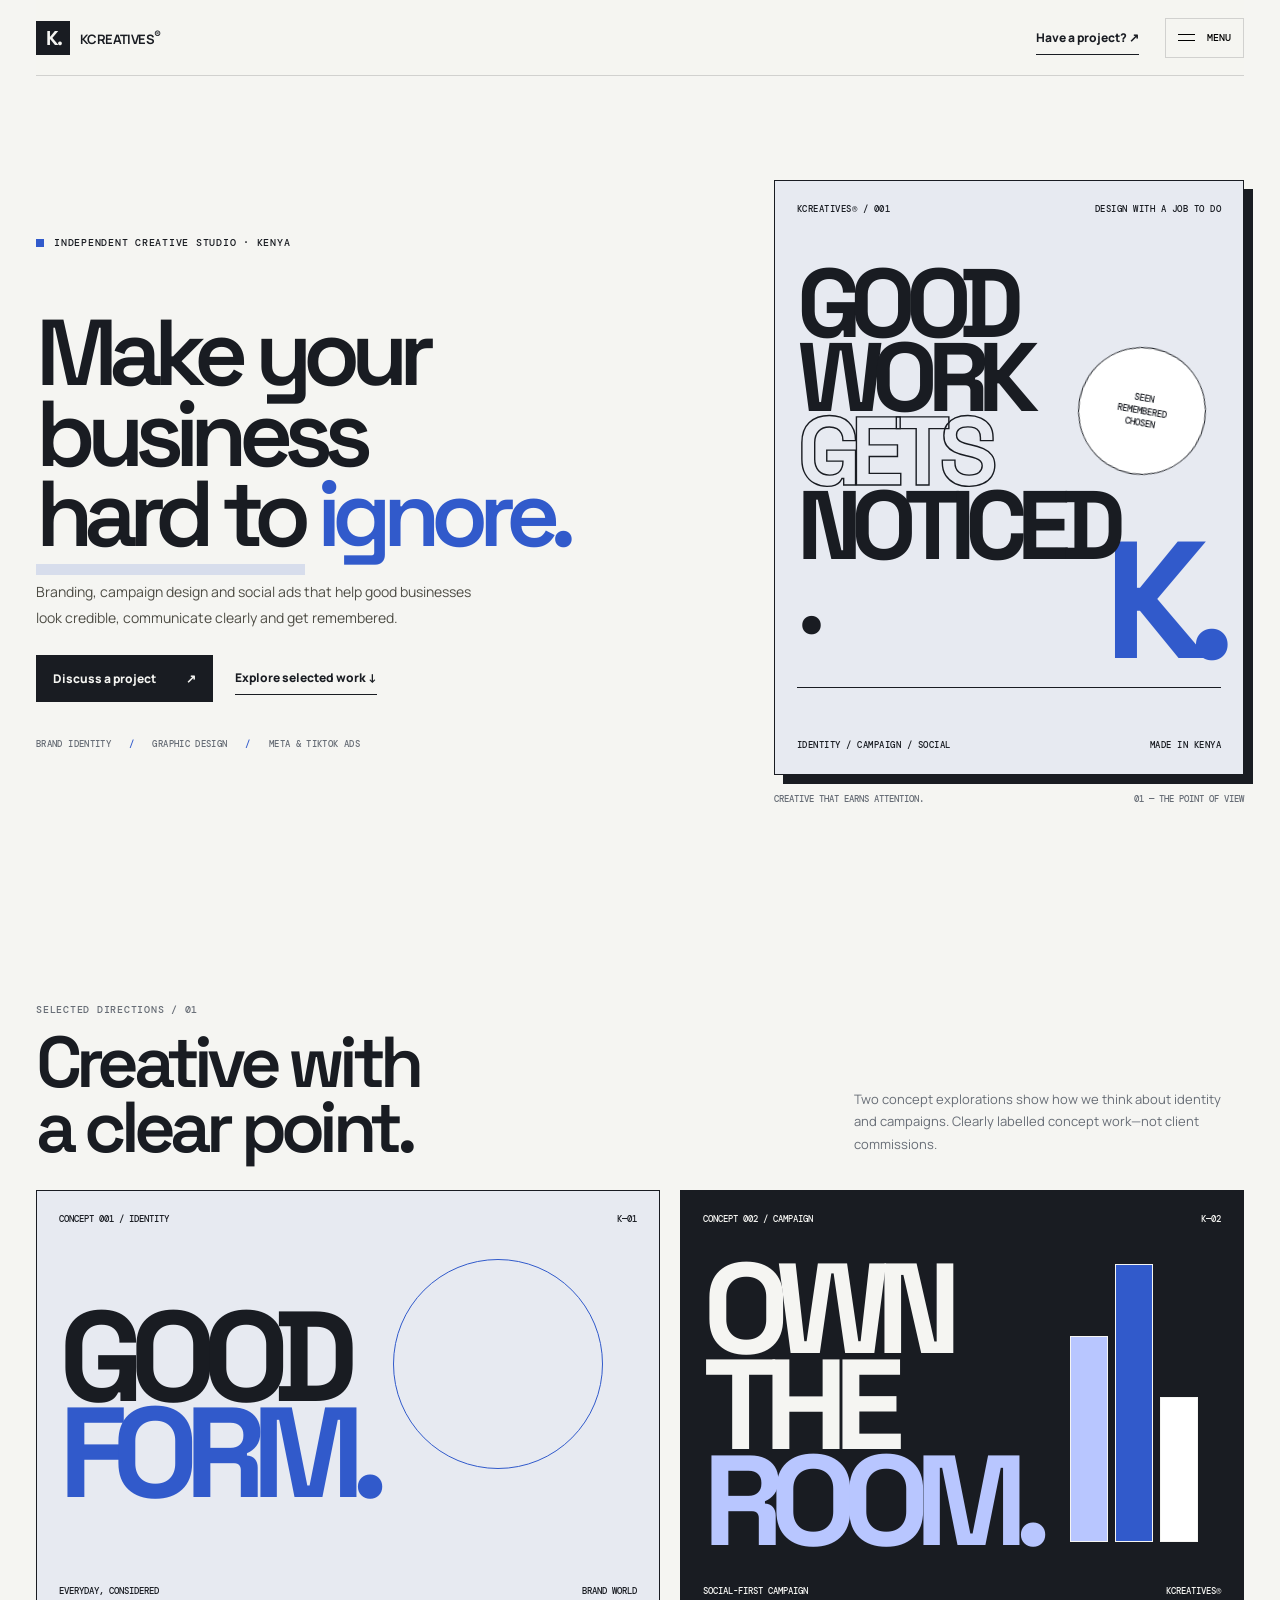
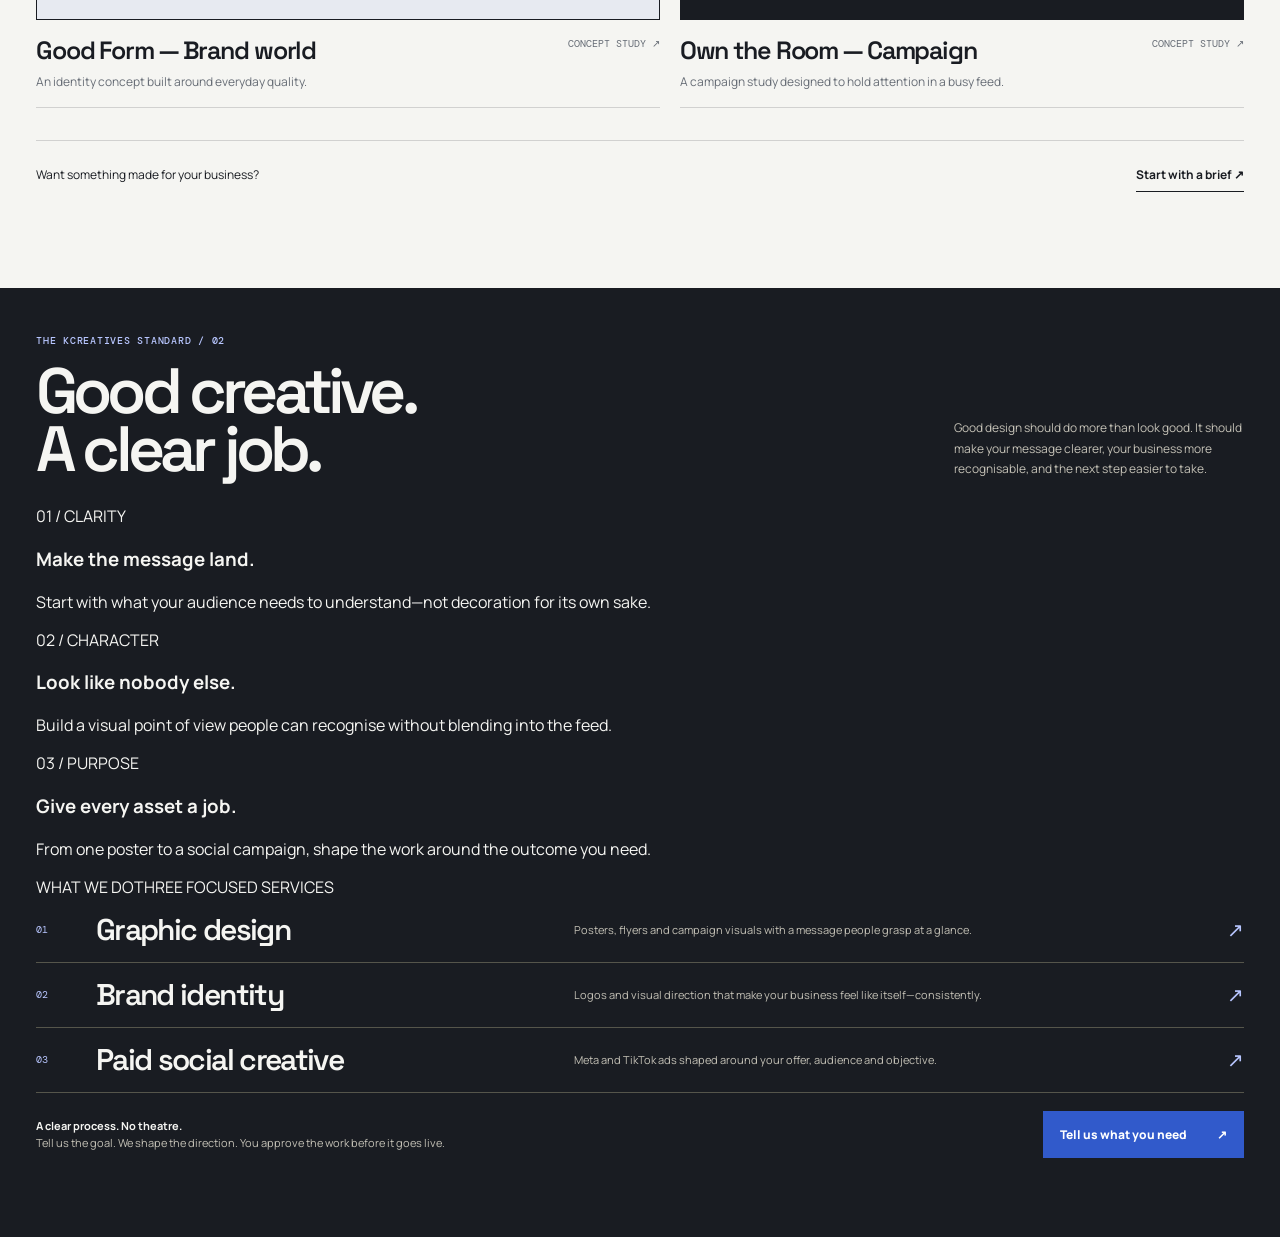
==== commit b6c2296d: "Rebuild homepage as a focused three-section editorial experience" ====
--- a/index.html
+++ b/index.html
@@ -1 +1,81 @@
-<!doctype html><html lang="en"><head><meta charset="utf-8"><meta name="viewport" content="width=device-width, initial-scale=1"><meta name="theme-color" content="#f5f5f2"><meta name="description" content="Kcreatives is an independent creative studio in Kenya for brand identity, graphic design and Meta and TikTok campaign creative. Your business. Seen. Remembered. Chosen."><meta property="og:title" content="Kcreatives — Seen. Remembered. Chosen."><meta property="og:description" content="Graphic design, branding and paid social creative for businesses with something worth noticing."><meta property="og:type" content="website"><title>Kcreatives® — Design with a job to do.</title><link rel="stylesheet" href="styles.css"><script defer src="script.js"></script></head><body><header class="site-header wrap"><a class="wordmark" href="index.html" aria-label="Kcreatives home"><span class="mark">K.</span><span>KCREATIVES<sup>®</sup></span></a><div class="header-right"><a class="header-cta" href="contact.html">Have a project? ↗</a><button class="menu-toggle" aria-expanded="false" aria-controls="siteMenu" aria-label="Open navigation"><span class="menu-icon" aria-hidden="true"><i></i><i></i></span><span>Menu</span></button></div></header><nav class="menu-panel" id="siteMenu" aria-label="Main navigation"><div class="nav-note">Kcreatives® / Navigate</div><a href="index.html">Home ↗</a><a href="work.html">Selected work ↗</a><a href="services.html">What we do ↗</a><a href="studio.html">The studio ↗</a><a href="contact.html">Start a project ↗</a><div class="menu-foot"><span>Independent creative studio · Kenya</span><span>Your Business. Seen. Remembered. Chosen.</span></div></nav><main><section class="home-hero wrap"><div class="home-copy"><div class="eyebrow">Independent creative studio · Kenya</div><h1><span class="line">Make your</span><span class="line">business</span><span class="line"><span class="underlined">hard to</span> <span class="red">ignore.</span></span></h1><p class="home-intro">Branding, campaign design and social ads that help good businesses look credible, communicate clearly and get remembered.</p><div class="home-actions"><a class="button" href="contact.html">Discuss a project <span>↗</span></a><a class="text-link" href="work.html">Explore selected work ↗</a></div><div class="hero-services"><span>Brand identity</span><span>Graphic design</span><span>Meta & TikTok ads</span></div></div><div class="home-art-wrap"><div class="hero-poster" role="img" aria-label="Kcreatives campaign poster using restrained ink, off-white and blue typography"><div class="poster-top"><span>Kcreatives® / 001</span><span>Design with a job to do</span></div><div class="poster-seal">Seen<br>remembered<br>chosen</div><div class="poster-title"><span>GOOD</span><span class="cream">WORK</span><span class="outline">GETS</span><span>NOTICED<span style="color:var(--paper)">.</span></span></div><div class="poster-number">K.</div><div class="poster-rule"></div><div class="poster-bottom"><span>Identity / Campaign / Social</span><span>Made in Kenya</span></div></div><div class="hero-caption"><span>Creative that earns attention.</span><span>01 — The point of view</span></div></div></section><section class="featured-work section wrap"><div class="featured-heading"><div><div class="kicker">Selected directions / 01</div><h2>Creative with<br>a clear point.</h2></div><p>Two concept explorations show how we think about identity and campaigns. Clearly labelled concept work—not client commissions.</p></div><div class="work-preview"><a class="work-card" href="work.html"><div class="artboard artboard-a"><div class="art-label"><span>Concept 001 / Identity</span><span>K—01</span></div><div class="art-circle"></div><div class="art-title">GOOD<br><span>FORM.</span></div><div class="art-label"><span>Everyday, considered</span><span>Brand world</span></div></div><div class="work-meta"><div><h3>Good Form — Brand world</h3><p>An identity concept built around everyday quality.</p></div><span class="work-type">Concept study ↗</span></div></a><a class="work-card" href="work.html"><div class="artboard artboard-b"><div class="art-label"><span>Concept 002 / Campaign</span><span>K—02</span></div><div class="art-bars"><i></i><i></i><i></i></div><div class="art-title">OWN<br>THE<br><span>ROOM.</span></div><div class="art-label"><span>Social-first campaign</span><span>Kcreatives®</span></div></div><div class="work-meta"><div><h3>Own the Room — Campaign</h3><p>A campaign study designed to hold attention in a busy feed.</p></div><span class="work-type">Concept study ↗</span></div></a></div><div class="featured-link"><span>Want something made for your business?</span><a class="text-link" href="contact.html">Start with a brief ↗</a></div></section><section class="home-approach wrap"><div class="approach-head"><div><div class="kicker">The Kcreatives standard / 02</div><h2>Good design should<br>do more than look good.</h2></div><p>Every detail has a job: make the message clearer, the business more recognisable, and the next step easier to take.</p></div><div class="approach-grid"><article class="approach-item"><span class="approach-num">01 / Clarity</span><h3>Make the message land.</h3><p>We start with what your audience needs to understand—not decoration for its own sake.</p><span class="approach-mark" aria-hidden="true">↗</span></article><article class="approach-item"><span class="approach-num">02 / Character</span><h3>Look like nobody else.</h3><p>A considered visual point of view helps your business become familiar without blending in.</p><span class="approach-mark" aria-hidden="true">✳</span></article><article class="approach-item"><span class="approach-num">03 / Purpose</span><h3>Give every asset a job.</h3><p>From a single poster to a social campaign, the work is shaped around the outcome you need.</p><span class="approach-mark" aria-hidden="true">↗</span></article></div></section><section class="home-second"><div class="wrap"><div class="home-second-top"><div><div class="kicker">What we can help with</div><h2>Good creative.<br>A clear job.</h2></div><p>Three practical ways to make your business easier to recognise, trust and choose.</p></div><div class="home-services"><a class="home-service" href="services.html"><span class="num">01</span><h3>Graphic design</h3><p>Posters, flyers and campaign visuals with a message people can grasp at a glance.</p><span class="arrow">↗</span></a><a class="home-service" href="services.html"><span class="num">02</span><h3>Branding & identity</h3><p>Logos and visual direction that make your business feel like itself — consistently.</p><span class="arrow">↗</span></a><a class="home-service" href="services.html"><span class="num">03</span><h3>Meta & TikTok ads</h3><p>Platform-specific creative shaped around your offer, audience and objective.</p><span class="arrow">↗</span></a></div><div class="home-lastline"><p><strong>A clear process. No theatre.</strong><br>Tell us the goal. We shape the direction. You approve the work before it goes live.</p><a class="button button-lime" href="contact.html">Tell us what you need <span>↗</span></a></div></div><div class="home-footer wrap"><span>© <span data-year></span> Kcreatives®</span><div class="footer-links"><a href="work.html">Work</a><a href="services.html">Services</a><a href="studio.html">Studio</a><a href="contact.html">Contact</a></div><span>Design. Strategy. Growth.</span></div></section></main></body></html>+<!doctype html>
+<html lang="en">
+<head>
+<meta charset="utf-8">
+<meta name="viewport" content="width=device-width, initial-scale=1">
+<meta name="theme-color" content="#191c22">
+<meta name="description" content="Kcreatives is an independent creative studio in Kenya for brand identity, graphic design and Meta and TikTok campaign creative. Your Business. Seen. Remembered. Chosen.">
+<meta property="og:title" content="Kcreatives® — Design with a job to do.">
+<meta property="og:description" content="Graphic design, branding and paid social creative for businesses with something worth noticing.">
+<meta property="og:type" content="website">
+<title>Kcreatives® — Design with a job to do.</title>
+<link rel="preconnect" href="https://fonts.googleapis.com">
+<link rel="preconnect" href="https://fonts.gstatic.com" crossorigin>
+<link href="https://fonts.googleapis.com/css2?family=DM+Mono:wght@400;500&family=Space+Grotesk:wght@400;500;600;700&family=Manrope:wght@400;500;600;700;800&display=swap" rel="stylesheet">
+<link rel="stylesheet" href="styles.css">
+<script defer src="script.js"></script>
+</head>
+<body>
+<header class="site-header wrap">
+ <a class="wordmark" href="index.html" aria-label="Kcreatives home"><span class="mark">K.</span><span>KCREATIVES<sup>®</sup></span></a>
+ <div class="header-right">
+  <a class="header-cta" href="contact.html">Have a project? ↗</a>
+  <button class="menu-toggle" aria-expanded="false" aria-controls="siteMenu" aria-label="Open navigation"><span class="menu-icon" aria-hidden="true"><i></i><i></i></span><span>Menu</span></button>
+ </div>
+</header>
+<nav class="menu-panel" id="siteMenu" aria-label="Main navigation">
+ <div class="nav-note">Kcreatives® / Navigate</div>
+ <a href="index.html">Home ↗</a><a href="work.html">Selected work ↗</a><a href="services.html">What we do ↗</a><a href="studio.html">The studio ↗</a><a href="contact.html">Start a project ↗</a>
+ <div class="menu-foot"><span>Independent creative studio · Kenya</span><span>Your Business. Seen. Remembered. Chosen.</span></div>
+</nav>
+<main>
+<section class="home-hero wrap">
+ <div class="home-copy">
+  <div class="eyebrow">Independent creative studio · Kenya</div>
+  <h1><span class="line">Make your</span><span class="line">business</span><span class="line"><span class="underlined">hard to</span> <span class="red">ignore.</span></span></h1>
+  <p class="home-intro">Branding, campaign design and social ads that help good businesses look credible, communicate clearly and get remembered.</p>
+  <div class="home-actions"><a class="button" href="contact.html">Discuss a project <span>↗</span></a><a class="text-link" href="#selected-work">Explore selected work ↓</a></div>
+  <div class="hero-services"><span>Brand identity</span><span>Graphic design</span><span>Meta &amp; TikTok ads</span></div>
+ </div>
+ <div class="home-art-wrap">
+  <div class="hero-poster" role="img" aria-label="Kcreatives campaign poster, with bold monochrome typography">
+   <div class="poster-top"><span>Kcreatives® / 001</span><span>Design with a job to do</span></div>
+   <div class="poster-seal">Seen<br>remembered<br>chosen</div>
+   <div class="poster-title"><span>GOOD</span><span class="cream">WORK</span><span class="outline">GETS</span><span>NOTICED<span class="poster-period">.</span></span></div>
+   <div class="poster-number">K.</div><div class="poster-rule"></div>
+   <div class="poster-bottom"><span>Identity / Campaign / Social</span><span>Made in Kenya</span></div>
+  </div>
+  <div class="hero-caption"><span>Creative that earns attention.</span><span>01 — The point of view</span></div>
+ </div>
+</section>
+<section class="featured-work section wrap" id="selected-work">
+ <div class="featured-heading"><div><div class="kicker">Selected directions / 01</div><h2>Creative with<br>a clear point.</h2></div><p>Two concept explorations show how we think about identity and campaigns. Clearly labelled concept work—not client commissions.</p></div>
+ <div class="work-preview">
+  <a class="work-card" href="work.html#good-form"><div class="artboard artboard-a"><div class="art-label"><span>Concept 001 / Identity</span><span>K—01</span></div><div class="art-circle"></div><div class="art-title">GOOD<br><span>FORM.</span></div><div class="art-label"><span>Everyday, considered</span><span>Brand world</span></div></div><div class="work-meta"><div><h3>Good Form — Brand world</h3><p>An identity concept built around everyday quality.</p></div><span class="work-type">Concept study ↗</span></div></a>
+  <a class="work-card" href="work.html#own-room"><div class="artboard artboard-b"><div class="art-label"><span>Concept 002 / Campaign</span><span>K—02</span></div><div class="art-bars"><i></i><i></i><i></i></div><div class="art-title">OWN<br>THE<br><span>ROOM.</span></div><div class="art-label"><span>Social-first campaign</span><span>Kcreatives®</span></div></div><div class="work-meta"><div><h3>Own the Room — Campaign</h3><p>A campaign study designed to hold attention in a busy feed.</p></div><span class="work-type">Concept study ↗</span></div></a>
+ </div>
+ <div class="featured-link"><span>Want something made for your business?</span><a class="text-link" href="contact.html">Start with a brief ↗</a></div>
+ </section>
+<section class="home-second" id="approach-services">
+ <div class="wrap">
+  <div class="home-second-top"><div><div class="kicker">The Kcreatives standard / 02</div><h2>Good creative.<br>A clear job.</h2></div><p>Good design should do more than look good. It should make your message clearer, your business more recognisable, and the next step easier to take.</p></div>
+  <div class="combined-grid">
+   <div class="combined-principles">
+    <article class="combined-principle"><span>01 / CLARITY</span><h3>Make the message land.</h3><p>Start with what your audience needs to understand—not decoration for its own sake.</p></article>
+    <article class="combined-principle"><span>02 / CHARACTER</span><h3>Look like nobody else.</h3><p>Build a visual point of view people can recognise without blending into the feed.</p></article>
+    <article class="combined-principle"><span>03 / PURPOSE</span><h3>Give every asset a job.</h3><p>From one poster to a social campaign, shape the work around the outcome you need.</p></article>
+   </div>
+   <div class="combined-services">
+    <div class="combined-services-heading"><span>WHAT WE DO</span><span>THREE FOCUSED SERVICES</span></div>
+    <a class="home-service" href="services.html#graphic-design"><span class="num">01</span><h3>Graphic design</h3><p>Posters, flyers and campaign visuals with a message people grasp at a glance.</p><span class="arrow">↗</span></a>
+    <a class="home-service" href="services.html#branding"><span class="num">02</span><h3>Brand identity</h3><p>Logos and visual direction that make your business feel like itself—consistently.</p><span class="arrow">↗</span></a>
+    <a class="home-service" href="services.html#paid-social"><span class="num">03</span><h3>Paid social creative</h3><p>Meta and TikTok ads shaped around your offer, audience and objective.</p><span class="arrow">↗</span></a>
+   </div>
+  </div>
+  <div class="home-lastline"><p><strong>A clear process. No theatre.</strong><br>Tell us the goal. We shape the direction. You approve the work before it goes live.</p><a class="button button-lime" href="contact.html">Tell us what you need <span>↗</span></a></div>
+ </div>
+ <footer class="home-footer wrap"><span>© <span data-year></span> Kcreatives®</span><div class="footer-links"><a href="work.html">Work</a><a href="services.html">Services</a><a href="studio.html">Studio</a><a href="contact.html">Contact</a></div><span>Design. Strategy. Growth.</span></footer>
+</section>
+</main>
+</body>
+</html>
--- a/styles.css
+++ b/styles.css
@@ -283,3 +283,25 @@
  .reveal{opacity:1;transform:none;transition:none;will-change:auto}
  .scroll-progress{display:none}
 }
+
+.menu-panel>a[aria-current="page"]{color:var(--blue)}
+.menu-panel>a[aria-current="page"]:after{content:"";display:inline-block;width:clamp(18px,3vw,38px);height:2px;background:currentColor;vertical-align:middle;margin-left:14px}
+.site-header .menu-toggle:focus-visible,.menu-panel a:focus-visible{outline:2px solid var(--blue);outline-offset:4px}
+.home-approach .approach-head,.home-approach .approach-item{min-width:0}
+@media(prefers-reduced-motion:no-preference){
+ .home-approach .approach-item{transition:transform 560ms var(--ease-editorial),opacity 560ms var(--ease-editorial)}
+ .home-approach .approach-item:hover{transform:translateY(-3px)}
+ .menu-panel>a[aria-current="page"]:after{animation:nav-mark-in 420ms var(--ease-editorial) both}
+ @keyframes nav-mark-in{from{transform:scaleX(0);transform-origin:left}to{transform:scaleX(1);transform-origin:left}}
+}
+
+/* Restrained 3D response: a little depth, never a full-screen spectacle. */
+@media(hover:hover) and (pointer:fine) and (prefers-reduced-motion:no-preference){
+ .home-art-wrap .hero-poster{
+  transform:perspective(1200px) rotateX(var(--poster-tilt-x,0deg)) rotateY(var(--poster-tilt-y,0deg));
+  transition:transform 680ms var(--ease-editorial),box-shadow 680ms var(--ease-editorial);
+ }
+ .home-art-wrap .hero-poster:hover{
+  transform:perspective(1200px) translateY(-4px) rotateX(var(--poster-tilt-x,0deg)) rotateY(var(--poster-tilt-y,0deg)) rotate(-.2deg);
+ }
+}
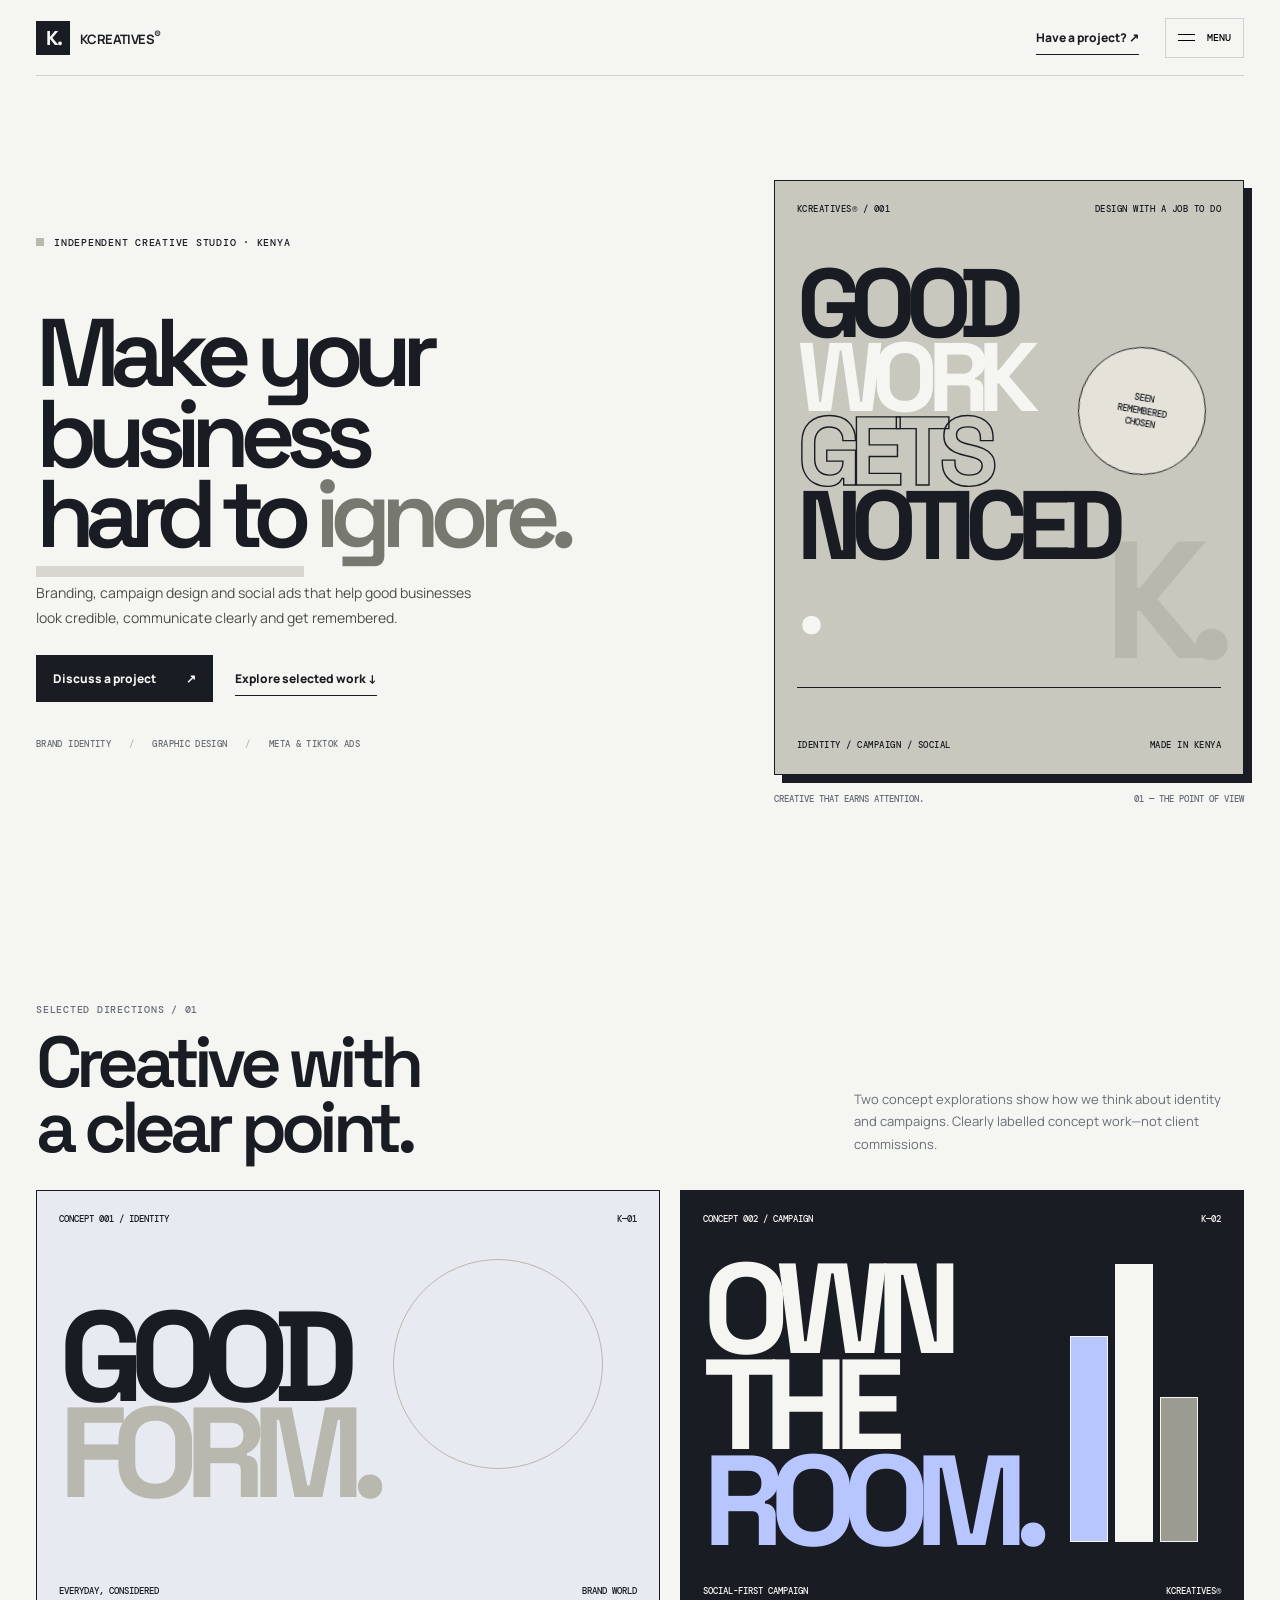
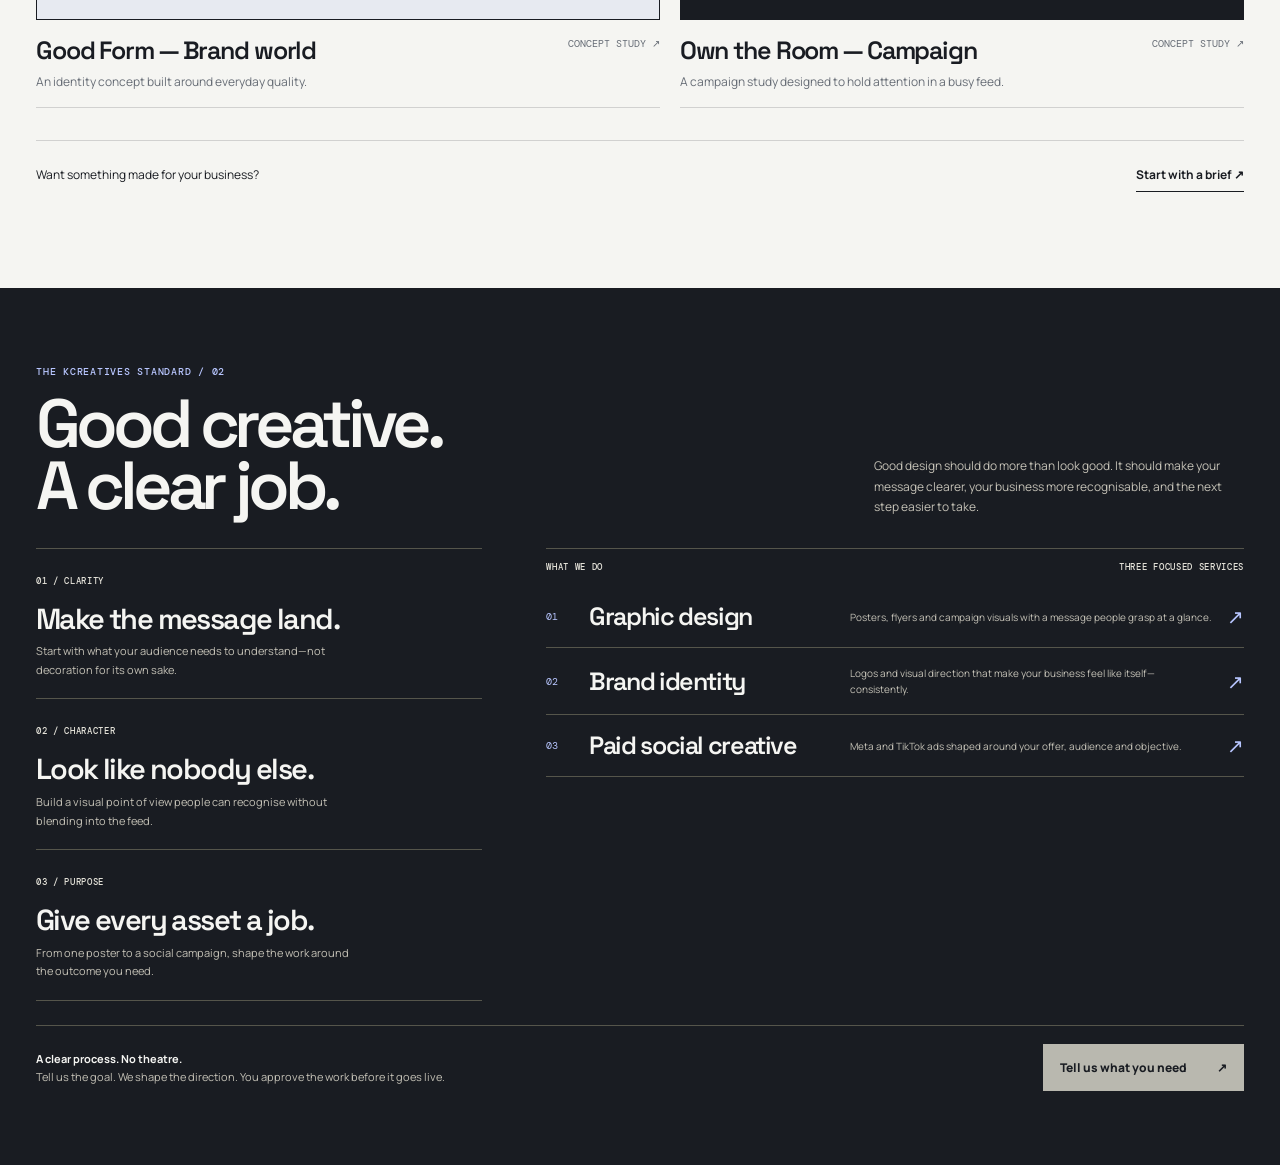
==== commit 3b3d5107: "Use native Apple-style system typography without external font downloads" ====
--- a/index.html
+++ b/index.html
@@ -9,9 +9,6 @@
 <meta property="og:description" content="Graphic design, branding and paid social creative for businesses with something worth noticing.">
 <meta property="og:type" content="website">
 <title>Kcreatives® — Design with a job to do.</title>
-<link rel="preconnect" href="https://fonts.googleapis.com">
-<link rel="preconnect" href="https://fonts.gstatic.com" crossorigin>
-<link href="https://fonts.googleapis.com/css2?family=DM+Mono:wght@400;500&family=Space+Grotesk:wght@400;500;600;700&family=Manrope:wght@400;500;600;700;800&display=swap" rel="stylesheet">
 <link rel="stylesheet" href="styles.css">
 <script defer src="script.js"></script>
 </head>
--- a/styles.css
+++ b/styles.css
@@ -1,5 +1,5 @@
 @import url('https://fonts.googleapis.com/css2?family=DM+Mono:wght@400;500&family=Space+Grotesk:wght@400;500;600;700&family=Manrope:wght@400;500;600;700;800&display=swap');
-:root{--paper:#f5f5f2;--ink:#191c22;--muted:#676d76;--line:rgba(25,28,34,.16);--red:#315acb;--blue:#315acb;--lime:#e5e8ee;--white:#ffffff;--mono:'DM Mono',monospace;--display:'Space Grotesk',sans-serif;--body:'Manrope',Arial,sans-serif;--wrap:min(1320px,calc(100% - 72px));--ease:cubic-bezier(.2,.8,.2,1)}
+:root{--paper:#f5f5f2;--ink:#191c22;--muted:#676d76;--line:rgba(25,28,34,.16);--red:#b9b8af;--blue:#b9b8af;--lime:#e5e8ee;--white:#ffffff;--mono:'DM Mono',monospace;--display:'Space Grotesk',sans-serif;--body:'Manrope',Arial,sans-serif;--wrap:min(1320px,calc(100% - 72px));--ease:cubic-bezier(.2,.8,.2,1)}
 *{box-sizing:border-box}html{scroll-behavior:smooth;scroll-padding-top:88px;background:var(--paper)}body{margin:0;background:var(--paper);color:var(--ink);font-family:var(--body);-webkit-font-smoothing:antialiased}body.menu-open{overflow:hidden}a{color:inherit;text-decoration:none}button,input,textarea,select{font:inherit}button,a{-webkit-tap-highlight-color:transparent}.wrap{width:var(--wrap);margin-inline:auto}.mono,.eyebrow,.kicker,.meta,.nav-note,.hero-index{font:500 10px/1.5 var(--mono);letter-spacing:.075em;text-transform:uppercase}.site-header{height:76px;display:flex;align-items:center;justify-content:space-between;border-bottom:1px solid var(--line);position:relative;z-index:40}.wordmark{display:flex;align-items:center;gap:10px;font:700 13px var(--body);letter-spacing:-.045em}.mark{width:34px;height:34px;display:grid;place-items:center;background:var(--red);font:700 20px var(--display);letter-spacing:-.1em}.header-right{display:flex;align-items:center;gap:26px}.header-cta{font-size:12px;font-weight:800;border-bottom:1px solid var(--ink);padding:8px 0}.menu-toggle{display:flex;align-items:center;gap:12px;background:transparent;border:1px solid var(--ink);padding:10px 12px;min-height:40px;cursor:pointer;font:500 10px var(--mono);text-transform:uppercase}.menu-icon{width:17px;display:grid;gap:5px}.menu-icon i{display:block;height:1px;width:17px;background:currentColor;transition:transform .22s}.menu-open .menu-icon i:first-child{transform:translateY(3px) rotate(45deg)}.menu-open .menu-icon i:last-child{transform:translateY(-3px) rotate(-45deg)}.menu-panel{position:fixed;inset:0;z-index:35;background:var(--lime);display:flex;flex-direction:column;justify-content:center;padding:90px max(36px,calc((100vw - 1320px)/2));visibility:hidden;opacity:0;pointer-events:none;transition:opacity .24s,visibility .24s}.menu-open .menu-panel{visibility:visible;opacity:1;pointer-events:auto}.menu-panel .nav-note{margin-bottom:28px;color:#55583b}.menu-panel>a{font:600 clamp(38px,7.6vw,88px)/.99 var(--display);letter-spacing:-.075em;width:max-content;max-width:100%;transition:transform .2s,color .2s}.menu-panel>a:hover{transform:translateX(9px);color:var(--red)}.menu-panel .menu-foot{max-width:700px;display:flex;justify-content:space-between;gap:20px;border-top:1px solid var(--line);margin-top:38px;padding-top:14px;color:#55583b;font:10px var(--mono);text-transform:uppercase}
 .button{display:inline-flex;align-items:center;justify-content:space-between;gap:30px;padding:14px 16px;background:var(--ink);color:var(--paper);border:1px solid var(--ink);font-size:12px;font-weight:800;transition:background .18s,color .18s,transform .18s}.button:hover{background:var(--red);border-color:var(--red);color:var(--ink);transform:translateY(-2px)}.button-light{background:transparent;color:var(--ink)}.button-lime{background:var(--lime);border-color:var(--lime);color:var(--ink)}.button-red{background:var(--red);border-color:var(--red);color:var(--ink)}
 /* Homepage: two deliberate acts, no filler sections. */
@@ -13,7 +13,7 @@
 @media(max-width:680px){:root{--wrap:calc(100% - 36px)}.site-header{height:68px}.header-cta{display:none}.menu-panel{padding:90px 24px 26px}.menu-panel>a{font-size:clamp(40px,10vw,68px)}.menu-panel .menu-foot{flex-direction:column;gap:8px}.home-hero{min-height:auto;grid-template-columns:1fr;gap:32px;padding-top:34px;padding-bottom:34px}.home-hero h1{font-size:clamp(54px,12.5vw,84px);margin:48px 0 22px;line-height:.84}.home-intro{font-size:13px;max-width:420px}.home-actions{margin-top:20px}.hero-services{padding-top:24px;gap:9px}.hero-services span+span:before{margin-right:9px}.hero-poster{width:min(100%,430px);min-height:0;aspect-ratio:.93;margin:0 auto;box-shadow:6px 6px 0 var(--ink);padding:17px}.poster-title{font-size:clamp(64px,16vw,95px)}.poster-number{font-size:clamp(120px,27vw,170px);bottom:17%}.poster-seal{width:94px;right:8%;top:26%;font-size:8px}.hero-caption{margin-top:13px}.home-second{min-height:auto;padding:38px 0 18px}.home-second-top{display:block;margin-bottom:22px}.home-second h2{font-size:clamp(39px,10vw,58px);margin:13px 0}.home-second-top p{margin-top:12px;max-width:400px}.home-service{grid-template-columns:26px 1fr 18px;gap:10px;padding:17px 0}.home-service h3{font-size:23px}.home-service p{grid-column:2;grid-row:2;font-size:11px}.home-service .arrow{grid-column:3;grid-row:1}.home-lastline{align-items:flex-start;flex-direction:column;padding-top:20px}.home-footer{flex-wrap:wrap;align-items:flex-start}.home-footer .footer-links{order:3;width:100%;flex-wrap:wrap}.section-top{display:block}.section-intro{margin-top:15px}.work-preview{grid-template-columns:1fr;gap:28px}.artboard{height:clamp(300px,85vw,440px);min-height:280px}.art-title{font-size:clamp(75px,18vw,120px)}.service-row{grid-template-columns:28px 1fr 18px;gap:12px;padding:21px 0}.service-row h3{font-size:24px}.service-row p{grid-column:2;grid-row:2}.service-arrow{grid-column:3;grid-row:1}.service-bottom{flex-direction:column;gap:10px}.studio-panel{grid-template-columns:1fr;gap:34px}.studio-art{min-height:280px}.studio-art .big-k{font-size:clamp(190px,55vw,290px)}.contact-bottom{align-items:flex-start;flex-direction:column}.page-hero{padding:54px 0 44px}.page-hero h1{font-size:clamp(54px,12vw,82px);margin:30px 0 22px}.section{padding:55px 0}.info-row{grid-template-columns:1fr;gap:10px}.page-grid{grid-template-columns:1fr}.brief-form{grid-template-columns:1fr}.field.full{grid-column:auto}.footer-top{align-items:flex-start;flex-direction:column}.footer-bottom{align-items:flex-start;flex-direction:column}.footer-links{flex-wrap:wrap}.strip-cta{align-items:flex-start;flex-direction:column}.work-meta{align-items:flex-start}.work-type{font-size:9px}}
 @media(prefers-reduced-motion:reduce){*,*::before,*::after{scroll-behavior:auto!important;animation:none!important;transition:none!important}.reveal{opacity:1;transform:none}}
 
-/* Refined brand direction: neutral-first, one restrained blue accent. */
+/* Refined brand direction: neutral-first, monochrome by design. */
 .site-header{border-bottom-color:var(--line)}
 .mark{background:var(--ink);color:var(--paper);letter-spacing:-.1em}
 .menu-panel{background:var(--paper);color:var(--ink);padding-top:100px}
@@ -27,7 +27,7 @@
 .button-lime:hover{background:var(--ink);border-color:var(--ink);color:#fff}
 .button-red{background:var(--ink);border-color:var(--ink);color:var(--paper)}
 .home-hero h1 .red{color:var(--blue)}
-.home-hero h1 .underlined:after{background:rgba(49,90,203,.15)}
+.home-hero h1 .underlined:after{background:rgba(25,28,34,.12)}
 .eyebrow:before{background:var(--blue)}
 .hero-poster{background:#e7eaf1;color:var(--ink)}
 .poster-title .cream{color:var(--ink)}
@@ -191,7 +191,7 @@
   .featured-work .work-card .artboard{transition:transform 650ms var(--ease-smooth),box-shadow 650ms var(--ease-smooth)}
   .featured-work .work-card .art-title{transition:letter-spacing 500ms var(--ease-smooth)}
   input,textarea,select{transition:border-color 240ms ease,box-shadow 240ms ease,background 240ms ease}
-  input:focus,textarea:focus,select:focus{box-shadow:0 0 0 3px rgba(49,90,203,.12)}
+  input:focus,textarea:focus,select:focus{box-shadow:0 0 0 3px rgba(25,28,34,.1)}
 }
 @media(prefers-reduced-motion:reduce){
   html{scroll-behavior:auto}
@@ -204,7 +204,7 @@
 :root{
   --ease-editorial:cubic-bezier(.16,1,.3,1);
   --ease-standard:cubic-bezier(.22,1,.36,1);
-  --blue-wash:rgba(49,90,203,.08);
+  --blue-wash:rgba(25,28,34,.08);
 }
 ::selection{background:var(--blue);color:#fff}
 .site-header{backdrop-filter:saturate(1.2);-webkit-backdrop-filter:saturate(1.2)}
@@ -305,3 +305,111 @@
   transform:perspective(1200px) translateY(-4px) rotateX(var(--poster-tilt-x,0deg)) rotateY(var(--poster-tilt-y,0deg)) rotate(-.2deg);
  }
 }
+
+
+/* Kcreatives home: a deliberately monochrome, three-part editorial system. */
+:root{
+  --red:#b9b8af;
+  --blue:#b9b8af;
+  --lime:#e4e2d9;
+  --blue-wash:rgba(25,28,34,.08);
+}
+::selection{background:#d9d8d0;color:#191c22}
+input:focus,textarea:focus,select:focus{box-shadow:0 0 0 3px rgba(25,28,34,.1)}
+.site-header .menu-toggle:focus-visible,.menu-panel a:focus-visible{outline-color:#8d8d84}
+.home-hero{padding-top:clamp(26px,4vh,42px);padding-bottom:clamp(24px,3vh,34px)}
+.home-hero h1{font-size:clamp(58px,7.5vw,108px);line-height:.84;letter-spacing:-.105em}
+.home-hero h1 .red{color:#77786f}
+.home-hero h1 .underlined:after{background:#d8d7cf}
+.hero-poster{background:#c9c8bf;box-shadow:8px 8px 0 #191c22}
+.poster-title .cream{color:#f5f5f2}
+.poster-title .outline{-webkit-text-stroke-color:#191c22}
+.poster-number{color:#b9b8af;-webkit-text-stroke-color:#191c22}
+.poster-seal{background:#e4e2d9}
+.poster-period{color:#f5f5f2}
+.hero-poster:hover{box-shadow:12px 14px 0 #191c22}
+.artboard-a{background:#d6d5cc}
+.artboard-b{background:#24262b;color:#f5f5f2}
+.artboard-b .art-title span{color:#d6d5cc}
+.artboard-a .art-circle{border-width:1.5px}
+.artboard-b .art-bars i{background:#d6d5cc}
+.artboard-b .art-bars i:nth-child(2){background:#f5f5f2}
+.artboard-b .art-bars i:nth-child(3){background:#9b9b91}
+.work-card .artboard{transition:transform 650ms var(--ease-editorial),box-shadow 650ms var(--ease-editorial)}
+.work-card:hover .artboard,.work-card:focus-visible .artboard{transform:translateY(-5px);box-shadow:0 16px 30px rgba(25,28,34,.13)}
+.home-second{min-height:auto;padding:clamp(42px,6vw,76px) 0 22px}
+.home-second-top{align-items:flex-end;margin-bottom:30px}
+.home-second-top p{max-width:370px}
+.home-second h2{font-size:clamp(40px,5.4vw,68px)}
+.combined-grid{display:grid;grid-template-columns:minmax(0,.78fr) minmax(0,1.22fr);gap:clamp(28px,5vw,76px);align-items:start}
+.combined-principles{border-top:1px solid #55554b}
+.combined-principle{padding:18px 0 19px;border-bottom:1px solid #55554b}
+.combined-principle>span,.combined-services-heading{font:500 9px/1.5 var(--mono);letter-spacing:.075em;text-transform:uppercase;color:var(--lime)}
+.combined-principle h3{font:600 clamp(20px,2.5vw,29px)/1.05 var(--display);letter-spacing:-.055em;margin:15px 0 8px;color:var(--paper)}
+.combined-principle p{font-size:11px;line-height:1.7;color:#c4c1b6;margin:0;max-width:330px}
+.combined-services-heading{display:flex;justify-content:space-between;gap:12px;border-top:1px solid #55554b;padding:12px 0}
+.combined-services .home-service{grid-template-columns:30px minmax(125px,.75fr) minmax(0,1.1fr) 18px;gap:13px;padding:17px 0}
+.combined-services .home-service h3{font-size:clamp(18px,2vw,25px)}
+.combined-services .home-service p{font-size:10px;line-height:1.6}
+.combined-services .home-service .arrow{transition:transform 350ms var(--ease-editorial)}
+.combined-services .home-service:hover .arrow{transform:translate(3px,-3px)}
+.home-lastline{border-top:1px solid #55554b;margin-top:24px;padding-top:18px}
+.home-lastline p{font-size:11px}
+.home-footer{margin-top:25px}
+@media(max-width:900px){
+ .combined-grid{grid-template-columns:minmax(0,.85fr) minmax(0,1.15fr);gap:28px}
+ .combined-services .home-service{grid-template-columns:25px minmax(110px,.8fr) minmax(0,1fr) 16px;gap:10px}
+}
+@media(max-width:680px){
+ .home-hero{padding-top:32px;padding-bottom:32px;gap:28px}
+ .home-hero h1{font-size:clamp(54px,12.5vw,82px);margin:42px 0 22px}
+ .hero-poster{width:min(100%,430px);min-height:0;aspect-ratio:.9;padding:17px;box-shadow:6px 6px 0 #191c22}
+ .poster-title{font-size:clamp(62px,15vw,88px)}
+ .poster-number{font-size:clamp(112px,27vw,165px)}
+ .home-second{padding-top:38px}
+ .home-second-top{display:block;margin-bottom:22px}
+ .home-second-top p{margin-top:14px}
+ .combined-grid{grid-template-columns:1fr;gap:28px}
+ .combined-principle{padding:17px 0}
+ .combined-principle h3{margin-top:12px}
+ .combined-services .home-service{grid-template-columns:27px minmax(0,.8fr) minmax(0,1.1fr) 16px;gap:9px}
+ .combined-services .home-service h3{font-size:18px}
+ .combined-services .home-service p{font-size:10px}
+ .combined-services-heading{font-size:8px}
+ .home-lastline{align-items:flex-start;flex-direction:column;gap:14px}
+ .home-footer{align-items:flex-start;flex-wrap:wrap;font-size:8px}
+ .home-footer .footer-links{gap:12px;flex-wrap:wrap}
+}
+@media(prefers-reduced-motion:reduce){
+ .combined-services .home-service .arrow,.work-card .artboard{transition:none!important}
+}
+
+/* Neutral contrast corrections for interactive states. */
+.button:hover,.button-lime,.home-lastline .button-lime{color:#191c22}
+
+
+/* The hamburger opens a compact dropdown, not a full-screen takeover. */
+.menu-panel{
+  inset:78px 22px auto auto;
+  width:min(420px,calc(100vw - 44px));
+  max-height:calc(100svh - 100px);
+  overflow-y:auto;
+  min-height:0;
+  justify-content:flex-start;
+  padding:22px 24px 18px;
+  background:var(--paper);
+  border:1px solid var(--line);
+  box-shadow:0 18px 52px rgba(25,28,34,.14);
+}
+.menu-panel .nav-note{margin-bottom:15px}
+.menu-panel>a{
+  font-size:clamp(23px,3vw,31px);
+  line-height:1.12;
+  padding:7px 0;
+  letter-spacing:-.06em;
+}
+.menu-panel .menu-foot{margin-top:18px;padding-top:12px;flex-direction:column;gap:7px}
+@media(max-width:680px){
+  .menu-panel{inset:72px 18px auto auto;width:calc(100vw - 36px);max-height:calc(100svh - 88px);padding:19px 20px 16px}
+  .menu-panel>a{font-size:26px}
+}
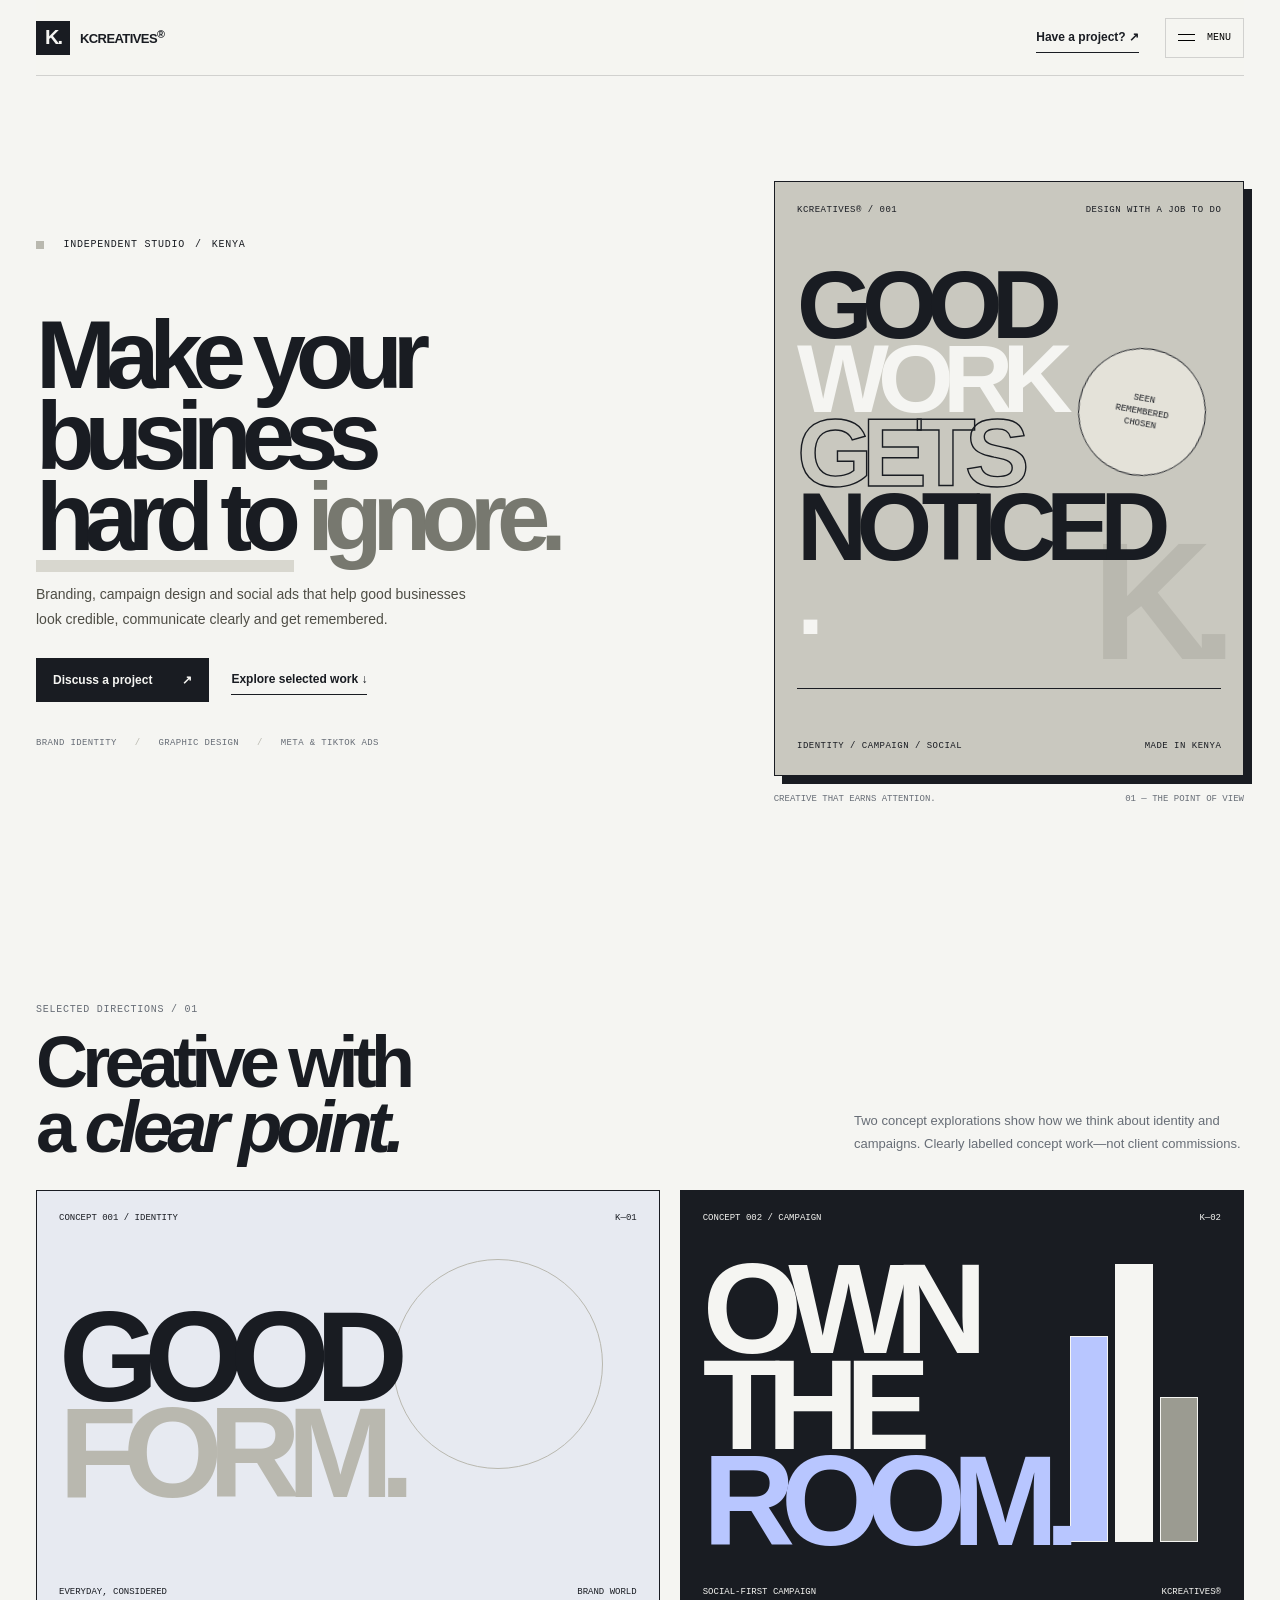
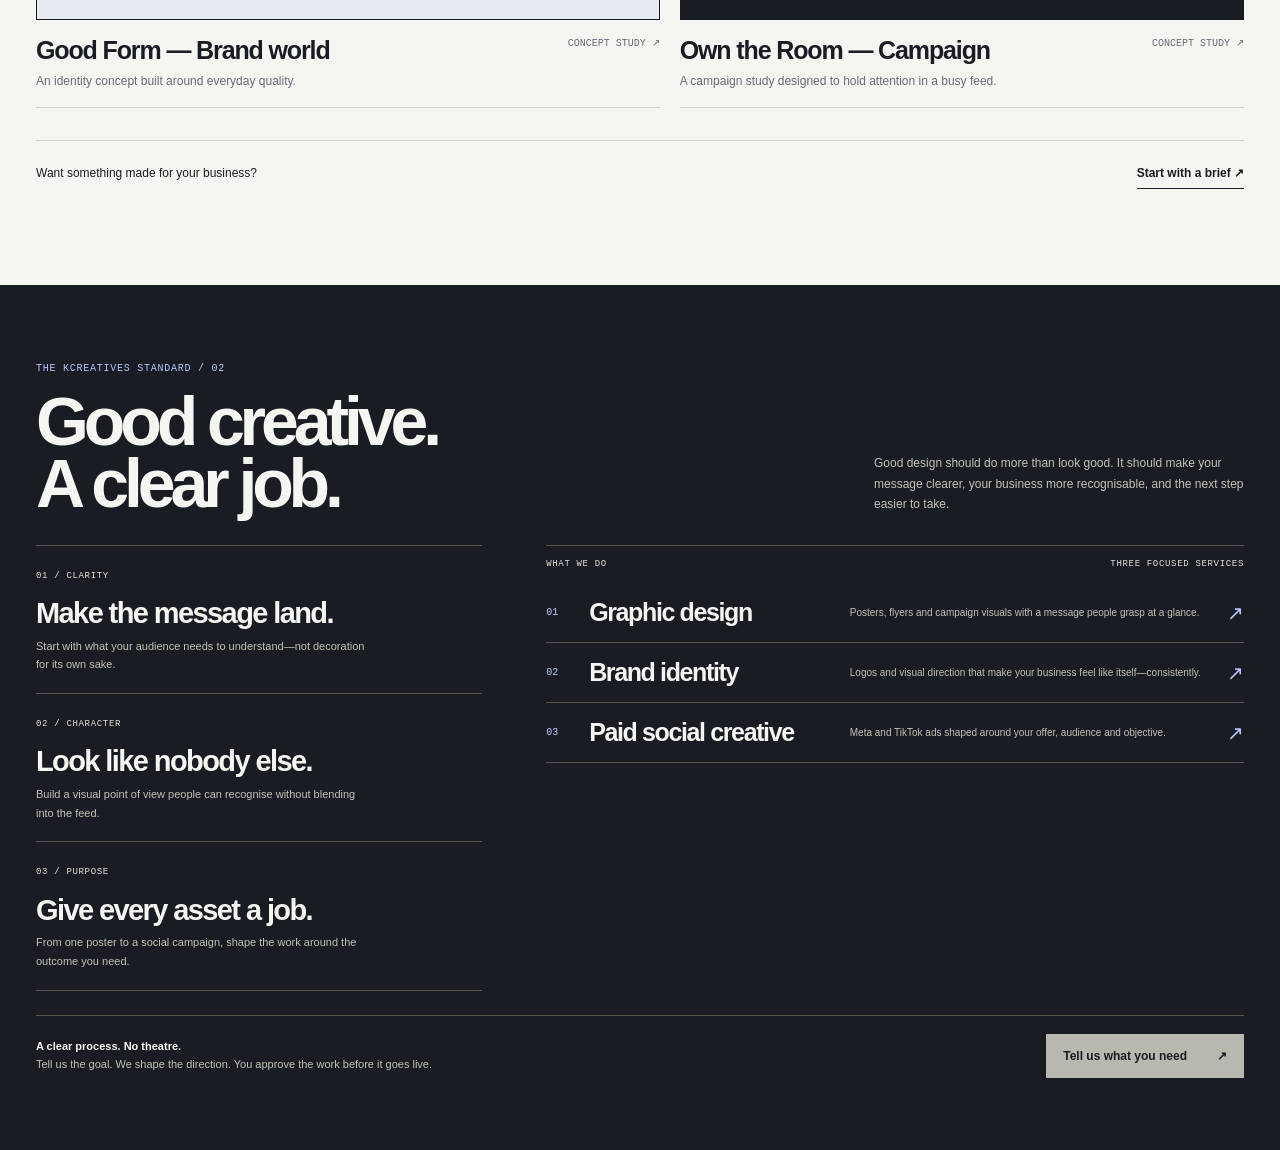
==== commit 9890737c: "Refine viewport behavior and editorial studio details" ====
--- a/index.html
+++ b/index.html
@@ -2,7 +2,7 @@
 <html lang="en">
 <head>
 <meta charset="utf-8">
-<meta name="viewport" content="width=device-width, initial-scale=1">
+<meta name="viewport" content="width=device-width, initial-scale=1, viewport-fit=cover, interactive-widget=resize-content">
 <meta name="theme-color" content="#191c22">
 <meta name="description" content="Kcreatives is an independent creative studio in Kenya for brand identity, graphic design and Meta and TikTok campaign creative. Your Business. Seen. Remembered. Chosen.">
 <meta property="og:title" content="Kcreatives® — Design with a job to do.">
@@ -28,7 +28,7 @@
 <main>
 <section class="home-hero wrap">
  <div class="home-copy">
-  <div class="eyebrow">Independent creative studio · Kenya</div>
+  <div class="eyebrow status-badge"><span class="status-pulse" aria-hidden="true"></span> Independent studio <span class="status-divider">/</span> Kenya</div>
   <h1><span class="line">Make your</span><span class="line">business</span><span class="line"><span class="underlined">hard to</span> <span class="red">ignore.</span></span></h1>
   <p class="home-intro">Branding, campaign design and social ads that help good businesses look credible, communicate clearly and get remembered.</p>
   <div class="home-actions"><a class="button" href="contact.html">Discuss a project <span>↗</span></a><a class="text-link" href="#selected-work">Explore selected work ↓</a></div>
@@ -46,7 +46,7 @@
  </div>
 </section>
 <section class="featured-work section wrap" id="selected-work">
- <div class="featured-heading"><div><div class="kicker">Selected directions / 01</div><h2>Creative with<br>a clear point.</h2></div><p>Two concept explorations show how we think about identity and campaigns. Clearly labelled concept work—not client commissions.</p></div>
+ <div class="featured-heading"><div><div class="kicker">Selected directions / 01</div><h2>Creative with<br>a <em class="editorial-italic">clear point.</em></h2></div><p>Two concept explorations show how we think about identity and campaigns. Clearly labelled concept work—not client commissions.</p></div>
  <div class="work-preview">
   <a class="work-card" href="work.html#good-form"><div class="artboard artboard-a"><div class="art-label"><span>Concept 001 / Identity</span><span>K—01</span></div><div class="art-circle"></div><div class="art-title">GOOD<br><span>FORM.</span></div><div class="art-label"><span>Everyday, considered</span><span>Brand world</span></div></div><div class="work-meta"><div><h3>Good Form — Brand world</h3><p>An identity concept built around everyday quality.</p></div><span class="work-type">Concept study ↗</span></div></a>
   <a class="work-card" href="work.html#own-room"><div class="artboard artboard-b"><div class="art-label"><span>Concept 002 / Campaign</span><span>K—02</span></div><div class="art-bars"><i></i><i></i><i></i></div><div class="art-title">OWN<br>THE<br><span>ROOM.</span></div><div class="art-label"><span>Social-first campaign</span><span>Kcreatives®</span></div></div><div class="work-meta"><div><h3>Own the Room — Campaign</h3><p>A campaign study designed to hold attention in a busy feed.</p></div><span class="work-type">Concept study ↗</span></div></a>
--- a/styles.css
+++ b/styles.css
@@ -1,4 +1,3 @@
-@import url('https://fonts.googleapis.com/css2?family=DM+Mono:wght@400;500&family=Space+Grotesk:wght@400;500;600;700&family=Manrope:wght@400;500;600;700;800&display=swap');
 :root{--paper:#f5f5f2;--ink:#191c22;--muted:#676d76;--line:rgba(25,28,34,.16);--red:#b9b8af;--blue:#b9b8af;--lime:#e5e8ee;--white:#ffffff;--mono:'DM Mono',monospace;--display:'Space Grotesk',sans-serif;--body:'Manrope',Arial,sans-serif;--wrap:min(1320px,calc(100% - 72px));--ease:cubic-bezier(.2,.8,.2,1)}
 *{box-sizing:border-box}html{scroll-behavior:smooth;scroll-padding-top:88px;background:var(--paper)}body{margin:0;background:var(--paper);color:var(--ink);font-family:var(--body);-webkit-font-smoothing:antialiased}body.menu-open{overflow:hidden}a{color:inherit;text-decoration:none}button,input,textarea,select{font:inherit}button,a{-webkit-tap-highlight-color:transparent}.wrap{width:var(--wrap);margin-inline:auto}.mono,.eyebrow,.kicker,.meta,.nav-note,.hero-index{font:500 10px/1.5 var(--mono);letter-spacing:.075em;text-transform:uppercase}.site-header{height:76px;display:flex;align-items:center;justify-content:space-between;border-bottom:1px solid var(--line);position:relative;z-index:40}.wordmark{display:flex;align-items:center;gap:10px;font:700 13px var(--body);letter-spacing:-.045em}.mark{width:34px;height:34px;display:grid;place-items:center;background:var(--red);font:700 20px var(--display);letter-spacing:-.1em}.header-right{display:flex;align-items:center;gap:26px}.header-cta{font-size:12px;font-weight:800;border-bottom:1px solid var(--ink);padding:8px 0}.menu-toggle{display:flex;align-items:center;gap:12px;background:transparent;border:1px solid var(--ink);padding:10px 12px;min-height:40px;cursor:pointer;font:500 10px var(--mono);text-transform:uppercase}.menu-icon{width:17px;display:grid;gap:5px}.menu-icon i{display:block;height:1px;width:17px;background:currentColor;transition:transform .22s}.menu-open .menu-icon i:first-child{transform:translateY(3px) rotate(45deg)}.menu-open .menu-icon i:last-child{transform:translateY(-3px) rotate(-45deg)}.menu-panel{position:fixed;inset:0;z-index:35;background:var(--lime);display:flex;flex-direction:column;justify-content:center;padding:90px max(36px,calc((100vw - 1320px)/2));visibility:hidden;opacity:0;pointer-events:none;transition:opacity .24s,visibility .24s}.menu-open .menu-panel{visibility:visible;opacity:1;pointer-events:auto}.menu-panel .nav-note{margin-bottom:28px;color:#55583b}.menu-panel>a{font:600 clamp(38px,7.6vw,88px)/.99 var(--display);letter-spacing:-.075em;width:max-content;max-width:100%;transition:transform .2s,color .2s}.menu-panel>a:hover{transform:translateX(9px);color:var(--red)}.menu-panel .menu-foot{max-width:700px;display:flex;justify-content:space-between;gap:20px;border-top:1px solid var(--line);margin-top:38px;padding-top:14px;color:#55583b;font:10px var(--mono);text-transform:uppercase}
 .button{display:inline-flex;align-items:center;justify-content:space-between;gap:30px;padding:14px 16px;background:var(--ink);color:var(--paper);border:1px solid var(--ink);font-size:12px;font-weight:800;transition:background .18s,color .18s,transform .18s}.button:hover{background:var(--red);border-color:var(--red);color:var(--ink);transform:translateY(-2px)}.button-light{background:transparent;color:var(--ink)}.button-lime{background:var(--lime);border-color:var(--lime);color:var(--ink)}.button-red{background:var(--red);border-color:var(--red);color:var(--ink)}
@@ -413,3 +412,202 @@
   .menu-panel{inset:72px 18px auto auto;width:calc(100vw - 36px);max-height:calc(100svh - 88px);padding:19px 20px 16px}
   .menu-panel>a{font-size:26px}
 }
+
+
+/* Native system typography + Apple-inspired motion language. */
+:root{
+  --mono:ui-monospace,SFMono-Regular,Menlo,Monaco,Consolas,"Liberation Mono",monospace;
+  --display:-apple-system,BlinkMacSystemFont,"SF Pro Display","SF Pro Text","Helvetica Neue",Arial,sans-serif;
+  --body:-apple-system,BlinkMacSystemFont,"SF Pro Text","SF Pro Display","Helvetica Neue",Arial,sans-serif;
+  --ease:cubic-bezier(.22,1,.36,1);
+  --ease-editorial:cubic-bezier(.22,1,.36,1);
+  --ease-standard:cubic-bezier(.22,1,.36,1);
+  --ease-smooth:cubic-bezier(.22,1,.36,1);
+}
+html{scroll-behavior:smooth;scroll-padding-top:84px}
+body{-webkit-font-smoothing:antialiased;-moz-osx-font-smoothing:grayscale;text-rendering:optimizeLegibility}
+h1,h2,h3,h4,p,a,button,input,textarea,select{font-family:inherit}
+.mono,.eyebrow,.kicker,.meta,.nav-note,.hero-index,.menu-toggle,.art-label,.poster-top,.poster-bottom,.combined-principle>span,.combined-services-heading,.home-footer,.footer-bottom,.service-no,.service-bottom,.work-type{font-family:var(--mono)}
+/* A compact dropdown with a soft, controlled entrance. */
+.menu-panel{
+  transform:translate3d(0,-8px,0) scale(.985);
+  transform-origin:top right;
+  opacity:0;
+  visibility:hidden;
+  pointer-events:none;
+  transition:
+    opacity 360ms var(--ease-smooth),
+    transform 480ms var(--ease-smooth),
+    visibility 360ms;
+  will-change:opacity,transform;
+}
+.menu-open .menu-panel{
+  transform:translate3d(0,0,0) scale(1);
+  opacity:1;
+  visibility:visible;
+  pointer-events:auto;
+}
+.menu-panel>a{
+  transition:transform 420ms var(--ease-smooth),color 300ms ease,opacity 360ms var(--ease-smooth);
+}
+.menu-panel .nav-note,.menu-panel .menu-foot{
+  transition:opacity 420ms var(--ease-smooth),transform 480ms var(--ease-smooth);
+}
+@media(prefers-reduced-motion:no-preference){
+  .menu-panel>a{opacity:0;transform:translate3d(0,7px,0)}
+  .menu-open .menu-panel>a{opacity:1;transform:translate3d(0,0,0)}
+  .menu-open .menu-panel>a:nth-of-type(1){transition-delay:30ms}
+  .menu-open .menu-panel>a:nth-of-type(2){transition-delay:60ms}
+  .menu-open .menu-panel>a:nth-of-type(3){transition-delay:90ms}
+  .menu-open .menu-panel>a:nth-of-type(4){transition-delay:120ms}
+  .menu-open .menu-panel>a:nth-of-type(5){transition-delay:150ms}
+  .menu-panel .nav-note,.menu-panel .menu-foot{opacity:0;transform:translate3d(0,6px,0)}
+  .menu-open .menu-panel .nav-note,.menu-open .menu-panel .menu-foot{opacity:1;transform:translate3d(0,0,0);transition-delay:80ms}
+  .button,.header-cta,.text-link,.featured-link a,.footer-links a,.home-service,.work-card .artboard,.hero-poster,.poster-seal,.wordmark .mark,.info-row,.info-row:after,.info-row h3,.artboard .art-circle,.artboard .art-bars i,.work-meta,.studio-art .big-k,.approach-item .approach-mark{
+    transition-timing-function:var(--ease-smooth);
+  }
+  .button,.header-cta,.text-link,.featured-link a,.footer-links a{
+    transition-duration:360ms;
+  }
+  .button{transition-property:background,color,border-color,transform,box-shadow}
+  .button:active{transform:scale(.985)}
+  .hero-poster,.work-card .artboard{
+    transition-property:transform,box-shadow;
+    transition-duration:650ms;
+  }
+  .hero-poster:hover,.work-card:hover .artboard,.work-card:focus-visible .artboard{
+    transform:translate3d(0,-4px,0);
+  }
+  .home-service .arrow,.combined-services .home-service .arrow{
+    transition:transform 360ms var(--ease-smooth),color 300ms ease;
+  }
+  .home-service:hover .arrow,.combined-services .home-service:hover .arrow{
+    transform:translate3d(3px,-3px,0);
+  }
+  .reveal{
+    transition:opacity 700ms var(--ease-smooth),transform 700ms var(--ease-smooth);
+    will-change:opacity,transform;
+  }
+}
+@media(max-width:680px){
+  .menu-panel>a{font-size:26px}
+}
+@media(prefers-reduced-motion:reduce){
+  html{scroll-behavior:auto}
+  *,*::before,*::after{animation-duration:.01ms!important;animation-iteration-count:1!important;scroll-behavior:auto!important;transition-duration:.01ms!important;transition-delay:0ms!important}
+  .menu-panel,.menu-panel>a,.menu-panel .nav-note,.menu-panel .menu-foot{opacity:1;transform:none;will-change:auto}
+  .reveal{opacity:1;transform:none;will-change:auto}
+}
+
+/* Hamburger menu: smoother open/close, with visibility held until the exit finishes. */
+.menu-panel{
+  transform:translate3d(0,-10px,0) scale(.985);
+  transform-origin:top right;
+  opacity:0;
+  visibility:hidden;
+  pointer-events:none;
+  transition:
+    opacity 420ms var(--ease-smooth),
+    transform 520ms var(--ease-smooth),
+    visibility 0s linear 520ms;
+  backface-visibility:hidden;
+}
+.menu-open .menu-panel{
+  transform:translate3d(0,0,0) scale(1);
+  opacity:1;
+  visibility:visible;
+  pointer-events:auto;
+  transition-delay:0s,0s,0s;
+}
+@media(prefers-reduced-motion:no-preference){
+  .menu-panel>a{
+    opacity:0;
+    transform:translate3d(0,8px,0);
+    transition:
+      opacity 360ms var(--ease-smooth),
+      transform 440ms var(--ease-smooth),
+      color 300ms ease;
+  }
+  .menu-open .menu-panel>a{
+    opacity:1;
+    transform:translate3d(0,0,0);
+  }
+  .menu-open .menu-panel>a:nth-of-type(1){transition-delay:35ms}
+  .menu-open .menu-panel>a:nth-of-type(2){transition-delay:65ms}
+  .menu-open .menu-panel>a:nth-of-type(3){transition-delay:95ms}
+  .menu-open .menu-panel>a:nth-of-type(4){transition-delay:125ms}
+  .menu-open .menu-panel>a:nth-of-type(5){transition-delay:155ms}
+  .menu-panel .nav-note,.menu-panel .menu-foot{
+    opacity:0;
+    transform:translate3d(0,6px,0);
+    transition:opacity 380ms var(--ease-smooth),transform 440ms var(--ease-smooth);
+  }
+  .menu-open .menu-panel .nav-note,.menu-open .menu-panel .menu-foot{
+    opacity:1;
+    transform:translate3d(0,0,0);
+    transition-delay:70ms;
+  }
+}
+@media(prefers-reduced-motion:reduce){
+  .menu-panel{transition:none!important}
+  .menu-panel>a,.menu-panel .nav-note,.menu-panel .menu-foot{opacity:1;transform:none;transition:none!important}
+}
+
+/* Mobile spacing pass: restore generous breathing room without enlarging the page unnecessarily. */
+@media(max-width:680px){
+  :root{--wrap:calc(100% - 44px)}
+  .home-hero{
+    padding-top:44px;
+    padding-bottom:44px;
+    gap:38px;
+  }
+  .home-hero h1{
+    margin-top:48px;
+    margin-bottom:28px;
+    line-height:.9;
+  }
+  .home-intro{font-size:14px;line-height:1.85}
+  .home-actions{gap:20px;margin-top:28px}
+  .hero-services{padding-top:30px;gap:12px;line-height:1.8}
+  .hero-poster{width:100%;margin-top:2px}
+  .hero-caption{margin-top:16px;line-height:1.7}
+  .home-second{padding-top:48px;padding-bottom:30px}
+  .home-second-top{margin-bottom:30px}
+  .home-second h2{line-height:.98;margin-top:16px;margin-bottom:18px}
+  .home-second-top p{margin-top:16px;font-size:13px;line-height:1.8}
+  .combined-services .home-service{
+    grid-template-columns:27px minmax(0,.8fr) minmax(0,1.1fr) 16px;
+    gap:12px;
+    padding:22px 0;
+  }
+  .combined-services .home-service h3{font-size:19px;line-height:1.12}
+  .combined-services .home-service p{font-size:11px;line-height:1.75}
+  .home-lastline{gap:18px;padding-top:26px}
+  .home-lastline p{font-size:12px;line-height:1.8}
+  .home-footer{margin-top:34px;padding-top:18px;row-gap:16px;line-height:1.8}
+  .home-footer .footer-links{gap:16px 20px}
+  .section{padding:68px 0}
+  .section-top{margin-bottom:28px}
+  .section-title{line-height:1;margin-top:18px}
+  .section-intro{margin-top:18px;line-height:1.85}
+  .work-preview{gap:34px}
+  .work-meta{padding:18px 0;gap:18px}
+  .page-hero{padding:62px 0 50px}
+  .page-hero h1{line-height:.9;margin-top:34px;margin-bottom:26px}
+  .page-hero p{font-size:14px;line-height:1.85}
+  .info-row{padding:28px 0;gap:14px}
+  .service-row{padding:25px 0;row-gap:12px}
+  .studio-panel{gap:40px}
+  .contact-band{padding:64px 0}
+  .brief-form{gap:20px}
+  .field{gap:10px}
+  .field input,.field textarea,.field select{padding:16px}
+  .menu-panel{
+    padding:24px 22px 22px;
+    row-gap:4px;
+  }
+  .menu-panel .nav-note{margin-bottom:18px;line-height:1.8}
+  .menu-panel>a{padding:10px 0;font-size:27px;line-height:1.2}
+  .menu-panel .menu-foot{margin-top:22px;padding-top:16px;gap:9px;line-height:1.8}
+}
+
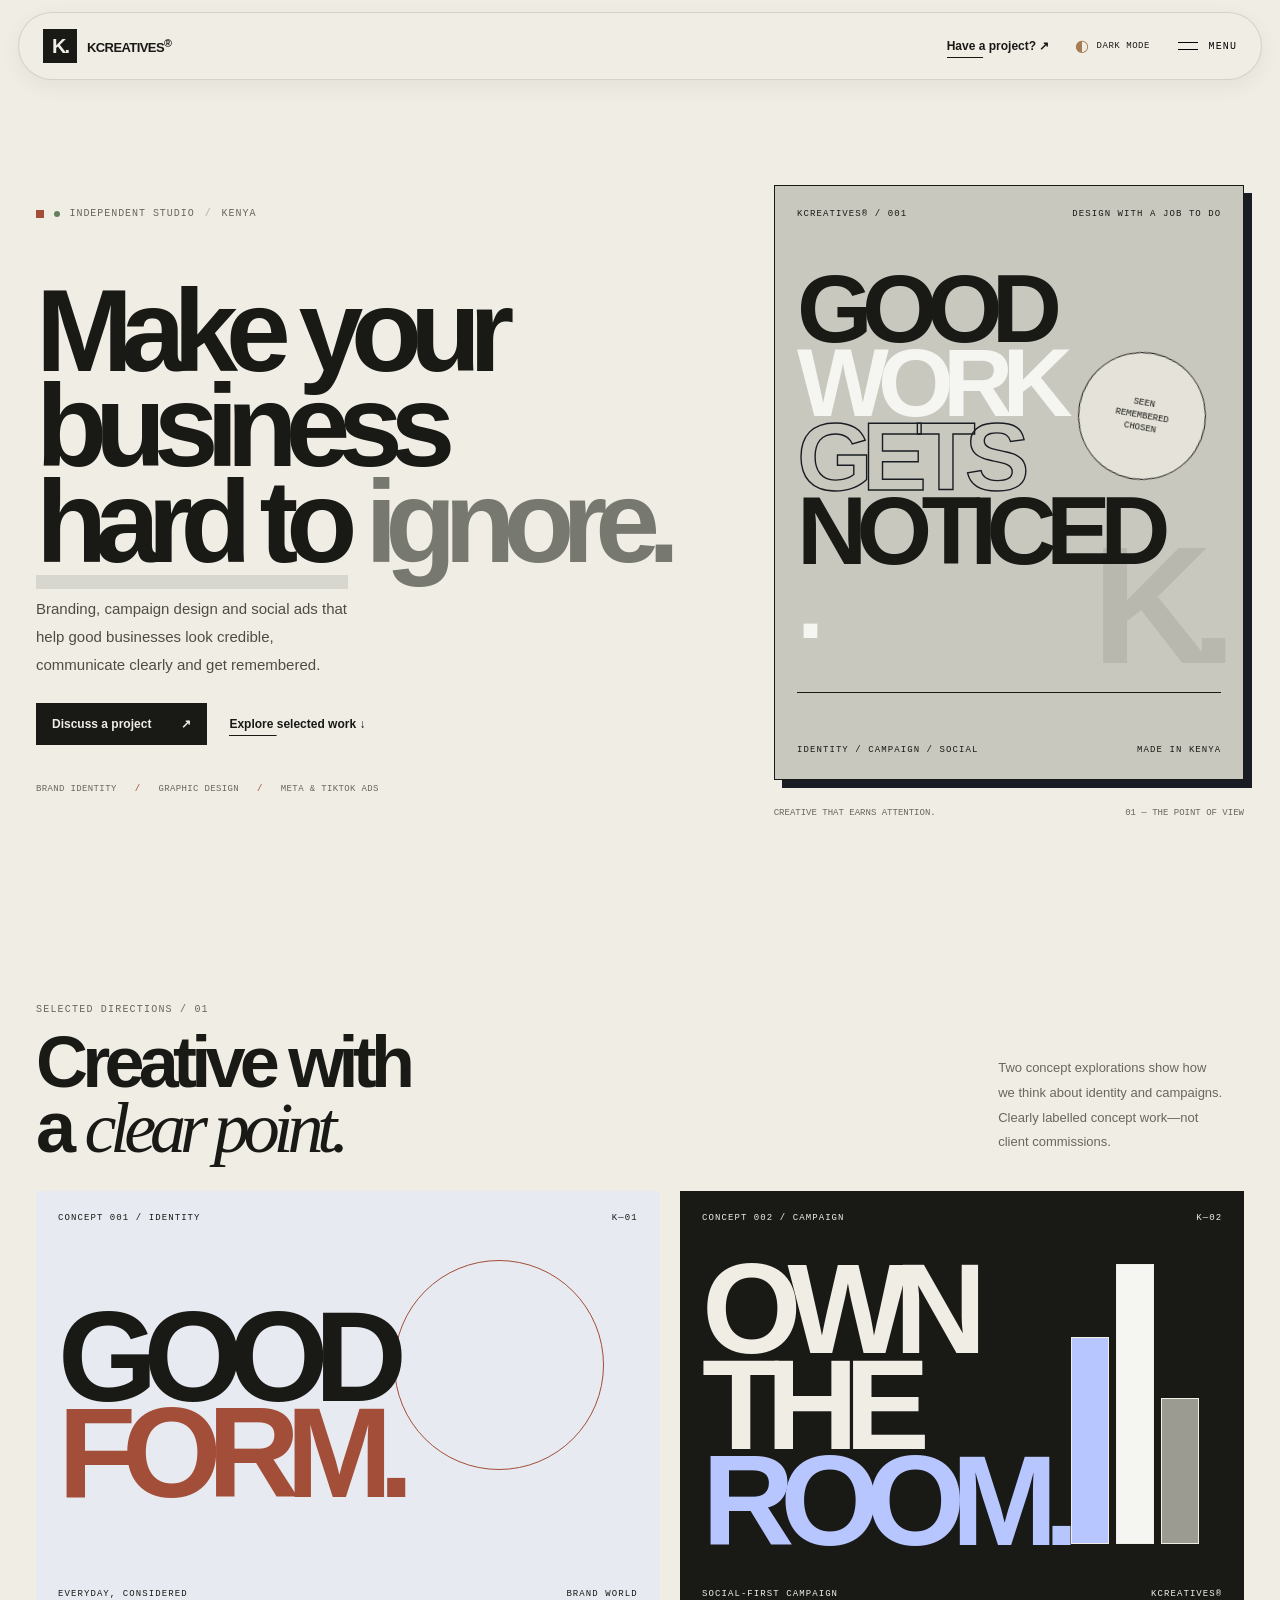
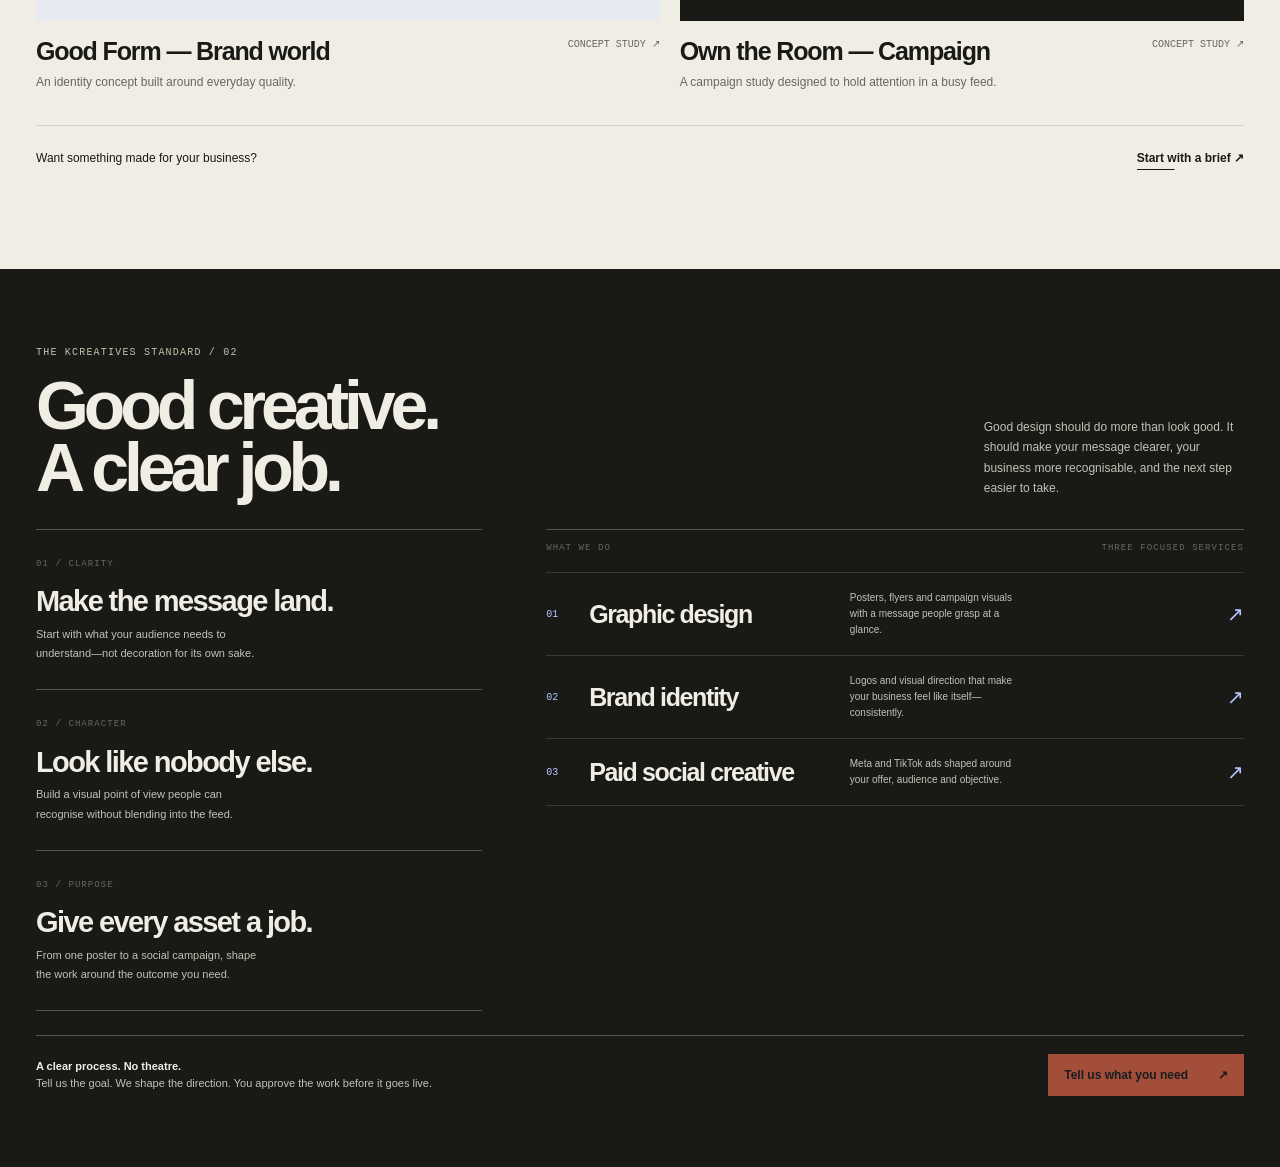
==== commit 39c0e843: "Add theme toggle to index.html" ====
--- a/index.html
+++ b/index.html
@@ -3,7 +3,7 @@
 <head>
 <meta charset="utf-8">
 <meta name="viewport" content="width=device-width, initial-scale=1, viewport-fit=cover, interactive-widget=resize-content">
-<meta name="theme-color" content="#191c22">
+<meta name="theme-color" content="#f0ede5">
 <meta name="description" content="Kcreatives is an independent creative studio in Kenya for brand identity, graphic design and Meta and TikTok campaign creative. Your Business. Seen. Remembered. Chosen.">
 <meta property="og:title" content="Kcreatives® — Design with a job to do.">
 <meta property="og:description" content="Graphic design, branding and paid social creative for businesses with something worth noticing.">
@@ -17,7 +17,7 @@
  <a class="wordmark" href="index.html" aria-label="Kcreatives home"><span class="mark">K.</span><span>KCREATIVES<sup>®</sup></span></a>
  <div class="header-right">
   <a class="header-cta" href="contact.html">Have a project? ↗</a>
-  <button class="menu-toggle" aria-expanded="false" aria-controls="siteMenu" aria-label="Open navigation"><span class="menu-icon" aria-hidden="true"><i></i><i></i></span><span>Menu</span></button>
+  <button class="theme-toggle" type="button" aria-label="Switch to dark mode" aria-pressed="false"><span class="theme-symbol" aria-hidden="true">◐</span><span class="theme-label">Dark mode</span></button><button class="menu-toggle" aria-expanded="false" aria-controls="siteMenu" aria-label="Open navigation"><span class="menu-icon" aria-hidden="true"><i></i><i></i></span><span>Menu</span></button>
  </div>
 </header>
 <nav class="menu-panel" id="siteMenu" aria-label="Main navigation">
--- a/styles.css
+++ b/styles.css
@@ -611,3 +611,503 @@
   .menu-panel .menu-foot{margin-top:22px;padding-top:16px;gap:9px;line-height:1.8}
 }
 
+/* Art direction pass — editorial, spacious, and intentionally non-template. */
+:root{
+  color-scheme:light;
+  --paper:#f0ede5;
+  --ink:#191916;
+  --muted:#68675f;
+  --line:rgba(25,25,22,.11);
+  --red:#a34e38;
+  --blue:#a34e38;
+  --lime:#d9d6c8;
+  --white:#faf8f2;
+  --ease-smooth:cubic-bezier(.22,1,.36,1);
+  --ease-editorial:cubic-bezier(.16,1,.3,1);
+}
+html{
+  min-height:100%;
+  scroll-behavior:smooth;
+  scroll-padding-top:24px;
+  background:var(--paper);
+  -webkit-text-size-adjust:100%;
+  text-size-adjust:100%;
+}
+body{
+  min-height:100svh;
+  background:var(--paper);
+  overscroll-behavior-y:none;
+}
+@supports(height:100dvh){
+  body{min-height:100dvh}
+}
+.site-header{
+  border-bottom:0;
+  height:82px;
+  padding-top:env(safe-area-inset-top);
+}
+.wordmark .mark{background:var(--ink);color:var(--paper)}
+/* No outlined mobile button: the menu control is typographic, not a component. */
+.menu-toggle{
+  border:0;
+  padding:12px 0 12px 14px;
+  min-height:44px;
+  background:transparent;
+  gap:11px;
+  font-size:10px;
+  letter-spacing:.11em;
+}
+.menu-toggle:focus-visible,.button:focus-visible,.text-link:focus-visible,a:focus-visible{
+  outline:1px solid var(--red);
+  outline-offset:5px;
+}
+.menu-icon{width:20px;gap:6px}
+.menu-icon i{width:20px;transition:transform 600ms var(--ease-editorial)}
+.menu-open .menu-icon i:first-child{transform:translateY(3.5px) rotate(45deg)}
+.menu-open .menu-icon i:last-child{transform:translateY(-3.5px) rotate(-45deg)}
+.header-cta{border-bottom:0;position:relative}
+.header-cta:after,.text-link:after,.featured-link .text-link:after{
+  content:"";
+  position:absolute;
+  left:0;right:0;bottom:3px;height:1px;
+  background:currentColor;
+  transform:scaleX(.35);
+  transform-origin:left;
+  transition:transform 500ms var(--ease-editorial);
+}
+.header-cta:hover:after,.text-link:hover:after,.featured-link .text-link:hover:after{transform:scaleX(1)}
+.text-link,.featured-link .text-link{position:relative;border-bottom:0}
+.eyebrow.status-badge{
+  position:relative;
+  display:inline-flex;
+  align-items:center;
+  gap:10px;
+  width:max-content;
+  max-width:100%;
+  color:var(--muted);
+  letter-spacing:.095em;
+}
+.status-pulse{
+  width:6px;height:6px;flex:0 0 6px;border-radius:50%;
+  background:#63805a;
+  box-shadow:0 0 0 0 rgba(99,128,90,.24);
+  animation:status-breathe 3.2s ease-out infinite;
+}
+.status-divider{opacity:.45}
+@keyframes status-breathe{
+  0%{box-shadow:0 0 0 0 rgba(99,128,90,.24)}
+  65%,100%{box-shadow:0 0 0 7px rgba(99,128,90,0)}
+}
+.home-hero h1{
+  font-size:clamp(66px,9.1vw,132px);
+  line-height:.82;
+  letter-spacing:-.105em;
+}
+.home-hero h1 .line{
+  opacity:0;
+  transform:translate3d(0,.32em,0);
+  animation:editorial-rise 1000ms var(--ease-editorial) forwards;
+}
+.home-hero h1 .line:nth-child(1){animation-delay:90ms}
+.home-hero h1 .line:nth-child(2){animation-delay:180ms}
+.home-hero h1 .line:nth-child(3){animation-delay:270ms}
+@keyframes editorial-rise{
+  to{opacity:1;transform:translate3d(0,0,0)}
+}
+.editorial-italic{
+  font-family:Georgia,"Times New Roman",serif;
+  font-weight:400;
+  font-style:italic;
+  letter-spacing:-.085em;
+}
+.home-second h2 .editorial-italic{
+  color:var(--paper);
+  text-decoration:underline;
+  text-decoration-color:var(--red);
+  text-decoration-thickness:.045em;
+  text-underline-offset:.1em;
+}
+.home-intro,.featured-heading>p,.home-second-top>p,.section-intro,.page-hero p{
+  max-width:39ch;
+  text-wrap:pretty;
+}
+.home-intro{font-size:15px;line-height:1.85}
+.featured-heading{
+  align-items:end;
+  gap:clamp(36px,9vw,140px);
+}
+.featured-heading>p{
+  max-width:34ch;
+  margin:0 0 6px;
+  line-height:1.9;
+}
+.featured-heading h2,.section-title,.page-hero h1,.contact-band h2{
+  text-wrap:balance;
+}
+.kicker,.combined-services-heading,.combined-principle>span,.art-label,.poster-top,.poster-bottom{
+  letter-spacing:.12em;
+}
+.hero-services{gap:18px;line-height:1.8}
+.hero-services span+span:before{margin-right:18px}
+.hero-caption{border:0;padding-top:10px}
+.work-meta{border-bottom:0;padding:18px 0 0}
+.artboard{border:0;isolation:isolate;clip-path:inset(0);will-change:transform}
+.artboard:before{
+  content:"";
+  position:absolute;inset:0;z-index:1;
+  background:var(--paper);
+  transform:scaleY(1);
+  transform-origin:top;
+  transition:transform 1000ms var(--ease-editorial);
+  pointer-events:none;
+}
+.work-card.reveal.in .artboard:before{transform:scaleY(0)}
+.art-title{transform:translate3d(0,var(--art-drift,0px),0);transition:transform 900ms var(--ease-editorial)}
+.work-card:hover .art-title{transform:translate3d(0,calc(var(--art-drift,0px) - 5px),0)}
+.work-card:hover .artboard{box-shadow:0 22px 50px rgba(25,25,22,.09)}
+.featured-heading .kicker,.combined-services-heading span,.combined-principle>span{color:var(--muted)}
+.home-second .kicker{color:#c7c1ad}
+.combined-principle{padding:22px 0 25px}
+.combined-principle p{max-width:37ch;line-height:1.8}
+.combined-principle h3{letter-spacing:-.055em}
+.combined-services-heading{border-bottom:0;padding-bottom:17px}
+.combined-services .home-service{border-top:1px solid rgba(240,237,229,.15);border-bottom:0}
+.combined-services .home-service:last-child{border-bottom:1px solid rgba(240,237,229,.15)}
+.home-service p{max-width:31ch}
+.home-footer{border-top:0}
+.button{
+  border:0;
+  position:relative;
+  overflow:hidden;
+  isolation:isolate;
+  transition:transform 500ms var(--ease-editorial),background 400ms ease,color 400ms ease;
+}
+.button:before{
+  content:"";
+  position:absolute;inset:0;z-index:-1;
+  background:var(--red);
+  transform:translate3d(0,102%,0);
+  transition:transform 600ms var(--ease-editorial);
+}
+.button:hover:before{transform:translate3d(0,0,0)}
+.button:hover{color:var(--white);transform:translateY(-2px)}
+.button span{
+  display:inline-block;
+  transition:transform 500ms var(--ease-editorial);
+}
+.button:hover span{transform:translate3d(4px,-3px,0) scale(1.12)}
+.button-lime:before{background:var(--paper)}
+.button-lime:hover{color:var(--ink)}
+/* Full-screen editorial navigation; no floating box or bordered capsule. */
+.menu-panel{
+  position:fixed;
+  inset:0;
+  z-index:39;
+  width:100%;
+  height:100vh;
+  height:100dvh;
+  max-height:none;
+  overflow-y:auto;
+  overscroll-behavior:contain;
+  display:flex;
+  flex-direction:column;
+  justify-content:center;
+  align-items:flex-start;
+  gap:clamp(4px,1.1vh,14px);
+  padding:calc(100px + env(safe-area-inset-top)) max(7vw,24px) calc(36px + env(safe-area-inset-bottom));
+  background:var(--ink);
+  color:var(--paper);
+  transform:translate3d(0,2.5vh,0);
+  transform-origin:center;
+  clip-path:inset(0 0 100% 0);
+  opacity:1;
+  visibility:hidden;
+  pointer-events:none;
+  transition:
+    clip-path 780ms var(--ease-editorial),
+    transform 780ms var(--ease-editorial),
+    visibility 0s linear 800ms;
+}
+.menu-open .menu-panel{
+  clip-path:inset(0);
+  transform:translate3d(0,0,0);
+  visibility:visible;
+  pointer-events:auto;
+  transition-delay:0s,0s,0s;
+}
+.menu-panel .nav-note{
+  color:#b5b0a5;
+  margin-bottom:clamp(16px,3vh,36px);
+  font-size:10px;
+}
+.menu-panel>a{
+  width:auto;
+  max-width:100%;
+  padding:0;
+  font-size:clamp(42px,8.8vw,112px);
+  line-height:.98;
+  letter-spacing:-.085em;
+  color:var(--paper);
+  transform-origin:left center;
+}
+.menu-panel>a:hover,.menu-panel>a[aria-current=page]{
+  color:#c47b62;
+  transform:translate3d(10px,0,0);
+}
+.menu-panel .menu-foot{
+  width:min(720px,100%);
+  margin-top:clamp(28px,5vh,60px);
+  padding-top:18px;
+  border-top:0;
+  color:#b5b0a5;
+  font-size:9px;
+  line-height:1.8;
+}
+.menu-panel .menu-foot span:last-child{max-width:30ch}
+.scroll-progress{display:none!important}
+/* Fine-pointer desktop interaction only; touch devices keep their native behavior. */
+.cursor-orb{
+  position:fixed;left:0;top:0;width:8px;height:8px;border-radius:50%;
+  z-index:100;pointer-events:none;opacity:0;
+  background:var(--red);
+  transform:translate3d(-50%,-50%,0);
+  transition:width 220ms ease,height 220ms ease,opacity 180ms ease;
+  mix-blend-mode:multiply;
+}
+.cursor-orb.is-visible{opacity:1}
+.cursor-orb.is-active{width:34px;height:34px}
+@media(hover:hover) and (pointer:fine){
+  body{cursor:none}
+  a,button,input,textarea,select{cursor:none}
+}
+@media(max-width:680px){
+  .site-header{
+    height:72px;
+    padding-top:env(safe-area-inset-top);
+  }
+  .home-hero h1{font-size:clamp(58px,13.5vw,88px);line-height:.88;letter-spacing:-.1em}
+  .home-intro{max-width:34ch}
+  .hero-services{gap:10px 13px}
+  .hero-services span+span:before{margin-right:10px}
+  .featured-heading{gap:20px}
+  .featured-heading>p{max-width:34ch;line-height:1.85}
+  .artboard{clip-path:none}
+  .work-meta{padding-top:15px}
+  .combined-principle{padding:25px 0 28px}
+  .combined-principle p{max-width:34ch;line-height:1.85}
+  .combined-services .home-service{padding:24px 0;gap:11px}
+  .combined-services .home-service h3{font-size:clamp(17px,5vw,21px)}
+  .combined-services .home-service p{font-size:11px;line-height:1.8}
+  .menu-panel{
+    inset:0;
+    width:100%;
+    max-height:none;
+    height:100vh;
+    height:100dvh;
+    padding:calc(88px + env(safe-area-inset-top)) 26px calc(26px + env(safe-area-inset-bottom));
+    gap:clamp(8px,1.8vh,16px);
+  }
+  .menu-panel .nav-note{margin-bottom:18px}
+  .menu-panel>a{font-size:clamp(39px,10.5vw,60px);line-height:1.04;padding:2px 0}
+  .menu-panel .menu-foot{margin-top:24px;padding-top:16px;gap:8px}
+  .cursor-orb{display:none}
+}
+@media(max-height:640px) and (orientation:landscape){
+  .menu-panel{justify-content:flex-start;gap:5px;padding-top:calc(78px + env(safe-area-inset-top))}
+  .menu-panel .nav-note{margin-bottom:8px}
+  .menu-panel>a{font-size:clamp(30px,6vh,50px)}
+  .menu-panel .menu-foot{margin-top:14px;padding-top:10px}
+}
+@media(prefers-reduced-motion:reduce){
+  .status-pulse,.home-hero h1 .line{animation:none;opacity:1;transform:none}
+  .artboard:before{display:none}
+  .cursor-orb{display:none}
+  .menu-panel{clip-path:none;transform:none}
+}
+
+
+
+/* Floating studio capsule + deliberate light/dark themes. */
+:root{
+  color-scheme:light;
+  --paper:#f0ede5;
+  --ink:#191916;
+  --muted:#68675f;
+  --line:rgba(25,25,22,.13);
+  --red:#a34e38;
+  --blue:#a34e38;
+  --lime:#d9d6c8;
+  --white:#faf8f2;
+  --surface:#e7e2d7;
+  --surface-raised:#f7f4ed;
+  --metal:#a77b53;
+}
+html[data-theme="dark"]{
+  color-scheme:dark;
+  --paper:#171715;
+  --ink:#e9e2d5;
+  --muted:#a39b8e;
+  --line:rgba(233,226,213,.15);
+  --red:#b77a5d;
+  --blue:#b77a5d;
+  --lime:#2b2924;
+  --white:#f0e8db;
+  --surface:#22211d;
+  --surface-raised:#2b2924;
+  --metal:#c09a70;
+}
+html[data-theme="dark"],html[data-theme="dark"] body{background:var(--paper);color:var(--ink)}
+html[data-theme="dark"] .site-header{
+  background:#22211d;
+  border-color:rgba(233,226,213,.1);
+  box-shadow:0 8px 28px rgba(0,0,0,.22);
+}
+html[data-theme="dark"] .wordmark .mark{background:var(--metal);color:#171715}
+html[data-theme="dark"] .header-cta{color:var(--ink)}
+html[data-theme="dark"] .home-intro,
+html[data-theme="dark"] .page-hero p,
+html[data-theme="dark"] .featured-heading>p,
+html[data-theme="dark"] .section-intro,
+html[data-theme="dark"] .work-meta p,
+html[data-theme="dark"] .strip-cta p,
+html[data-theme="dark"] .studio-copy p,
+html[data-theme="dark"] .info-row p{color:#b9b1a5}
+html[data-theme="dark"] .home-hero h1 .underlined:after{background:#39352e}
+html[data-theme="dark"] .hero-poster{background:#7f4937;box-shadow:9px 9px 0 #302c26;border-color:#302c26}
+html[data-theme="dark"] .poster-seal{background:#d6c9b4;color:#25231f;border-color:#25231f}
+html[data-theme="dark"] .poster-number{color:#a77b53;-webkit-text-stroke-color:#302c26}
+html[data-theme="dark"] .artboard-a{background:#76503d;color:#f0e8db}
+html[data-theme="dark"] .artboard-b{background:#34312b;color:#f0e8db}
+html[data-theme="dark"] .artboard-a .art-title span{color:#d6c9b4}
+html[data-theme="dark"] .artboard-b .art-title span{color:#c09a70}
+html[data-theme="dark"] .art-circle{border-color:#e9e2d5}
+html[data-theme="dark"] .art-bars i{border-color:#171715}
+html[data-theme="dark"] .art-bars i:nth-child(2){background:#a34e38}
+html[data-theme="dark"] .studio-art{background:#302c26;border-color:#4a4338}
+html[data-theme="dark"] .studio-art .kicker{color:#c09a70}
+html[data-theme="dark"] .button{background:#e9e2d5;color:#171715}
+html[data-theme="dark"] .button:before{background:#a34e38}
+html[data-theme="dark"] .button:hover{color:#fff7ec}
+html[data-theme="dark"] .button-lime{background:#34312b;color:#e9e2d5}
+html[data-theme="dark"] .button-lime:before{background:#c09a70}
+html[data-theme="dark"] .button-lime:hover{color:#171715}
+html[data-theme="dark"] .button-light{background:transparent;color:var(--ink)}
+html[data-theme="dark"] .button-red{background:#a34e38;color:#fff7ec}
+html[data-theme="dark"] .field input,
+html[data-theme="dark"] .field textarea,
+html[data-theme="dark"] .field select,
+html[data-theme="dark"] #briefOutput{background:#22211d;color:var(--ink);border-color:#514a3f}
+html[data-theme="dark"] .field input::placeholder,
+html[data-theme="dark"] .field textarea::placeholder{color:#928a7e}
+html[data-theme="dark"] .contact-band{background:#292721;color:var(--ink)}
+html[data-theme="dark"] .contact-band .kicker,
+html[data-theme="dark"] .contact-bottom p{color:#b9b1a5}
+html[data-theme="dark"] .site-footer{background:#121211;color:#e9e2d5}
+html[data-theme="dark"] .footer-bottom{border-color:rgba(233,226,213,.16);color:#b9b1a5}
+html[data-theme="dark"] .menu-panel{background:#121211;color:#e9e2d5}
+html[data-theme="dark"] .menu-panel>a{color:#e9e2d5}
+html[data-theme="dark"] .menu-panel>a:hover,
+html[data-theme="dark"] .menu-panel>a[aria-current=page]{color:#c09a70}
+html[data-theme="dark"] .menu-panel .nav-note,
+html[data-theme="dark"] .menu-panel .menu-foot{color:#a39b8e}
+html[data-theme="dark"] .home-second{background:#22211d;color:#e9e2d5}
+html[data-theme="dark"] .home-second .kicker{color:#c09a70}
+html[data-theme="dark"] .combined-principle>span,
+html[data-theme="dark"] .combined-services-heading span{color:#a39b8e}
+html[data-theme="dark"] .combined-services .home-service{border-color:rgba(233,226,213,.15)}
+html[data-theme="dark"] .home-service p,
+html[data-theme="dark"] .home-lastline p,
+html[data-theme="dark"] .home-footer{color:#b9b1a5}
+html[data-theme="dark"] .home-lastline strong{color:#e9e2d5}
+html[data-theme="dark"] .home-footer a:hover{color:#c09a70}
+html[data-theme="dark"] .services-band{background:#22211d}
+html[data-theme="dark"] .services-band .kicker,
+html[data-theme="dark"] .services-band .section-intro,
+html[data-theme="dark"] .service-row p,
+html[data-theme="dark"] .service-bottom{color:#b9b1a5}
+html[data-theme="dark"] .service-list,
+html[data-theme="dark"] .service-row{border-color:rgba(233,226,213,.15)}
+html[data-theme="dark"] .service-no,
+html[data-theme="dark"] .service-arrow{color:#c09a70}
+html[data-theme="dark"] .page-hero{border-color:var(--line)}
+html[data-theme="dark"] .info-row{border-color:var(--line)}
+html[data-theme="dark"] .info-row .kicker{color:#c09a70}
+html[data-theme="dark"] .feedback{color:#b9b1a5}
+html[data-theme="dark"] .cursor-orb{background:#c09a70;mix-blend-mode:screen}
+html[data-theme="dark"] .status-pulse{background:#b8a17a}
+html[data-theme="dark"] .status-pulse{box-shadow:0 0 0 0 rgba(184,161,122,.2)}
+html[data-theme="dark"] .eyebrow:before{background:#c09a70}
+html[data-theme="dark"] .home-hero h1 .red{color:#b77a5d}
+html[data-theme="dark"] .home-second h2 .editorial-italic{text-decoration-color:#b77a5d}
+html[data-theme="dark"] .artboard:before{background:var(--paper)}
+html[data-theme="dark"] .studio-copy h2 em,
+html[data-theme="dark"] .page-hero h1 em{color:#b77a5d}
+
+/* The nav floats as a solid, quiet capsule and tightens after the first scroll. */
+.site-header{
+  position:fixed;
+  z-index:50;
+  top:12px;
+  left:50%;
+  transform:translateX(-50%);
+  width:min(1320px,calc(100% - 36px));
+  height:68px;
+  padding:0 24px;
+  margin:0;
+  border:1px solid var(--line);
+  border-radius:999px;
+  background:var(--paper);
+  box-shadow:0 6px 22px rgba(25,25,22,.055);
+  transition:height 500ms var(--ease-editorial),width 500ms var(--ease-editorial),top 500ms var(--ease-editorial),background 350ms ease,box-shadow 350ms ease;
+}
+.site-header.is-scrolled{
+  top:8px;
+  height:58px;
+  width:min(1140px,calc(100% - 48px));
+  box-shadow:0 8px 28px rgba(25,25,22,.1);
+}
+.header-right{gap:clamp(12px,2vw,26px)}
+.theme-toggle{
+  display:inline-flex;
+  align-items:center;
+  justify-content:center;
+  gap:7px;
+  padding:8px 0;
+  border:0;
+  color:var(--ink);
+  background:transparent;
+  cursor:pointer;
+  font:500 9px/1 var(--mono);
+  letter-spacing:.06em;
+  text-transform:uppercase;
+  white-space:nowrap;
+}
+.theme-symbol{font:16px/1 Arial,sans-serif;color:var(--metal)}
+.theme-toggle:hover .theme-symbol{transform:rotate(-18deg)}
+.theme-symbol{transition:transform 350ms var(--ease-editorial)}
+.menu-toggle{border:0;padding:10px 0 10px 2px;min-height:40px}
+body{padding-top:94px}
+.home-hero{min-height:calc(100svh - 94px)}
+.menu-panel{z-index:49;padding-top:calc(104px + env(safe-area-inset-top))}
+@media(max-width:760px){
+  .site-header{top:9px;width:calc(100% - 20px);height:62px;padding-inline:15px}
+  .site-header.is-scrolled{top:6px;width:calc(100% - 28px);height:56px}
+  .wordmark{gap:7px;font-size:11px}
+  .wordmark .mark{width:29px;height:29px;font-size:17px}
+  .header-right{gap:12px}
+  .header-cta{display:none}
+  .theme-toggle{gap:4px;font-size:8px;letter-spacing:.025em}
+  .theme-symbol{font-size:15px}
+  .menu-toggle{gap:7px;font-size:9px}
+  body{padding-top:82px}
+  .home-hero{min-height:calc(100svh - 82px)}
+}
+@media(max-width:390px){
+  .site-header{padding-inline:12px}
+  .wordmark>span:last-child{font-size:10px}
+  .theme-label{display:none}
+  .header-right{gap:11px}
+}
+@media(prefers-reduced-motion:reduce){
+  .site-header,.theme-symbol{transition:none}
+}
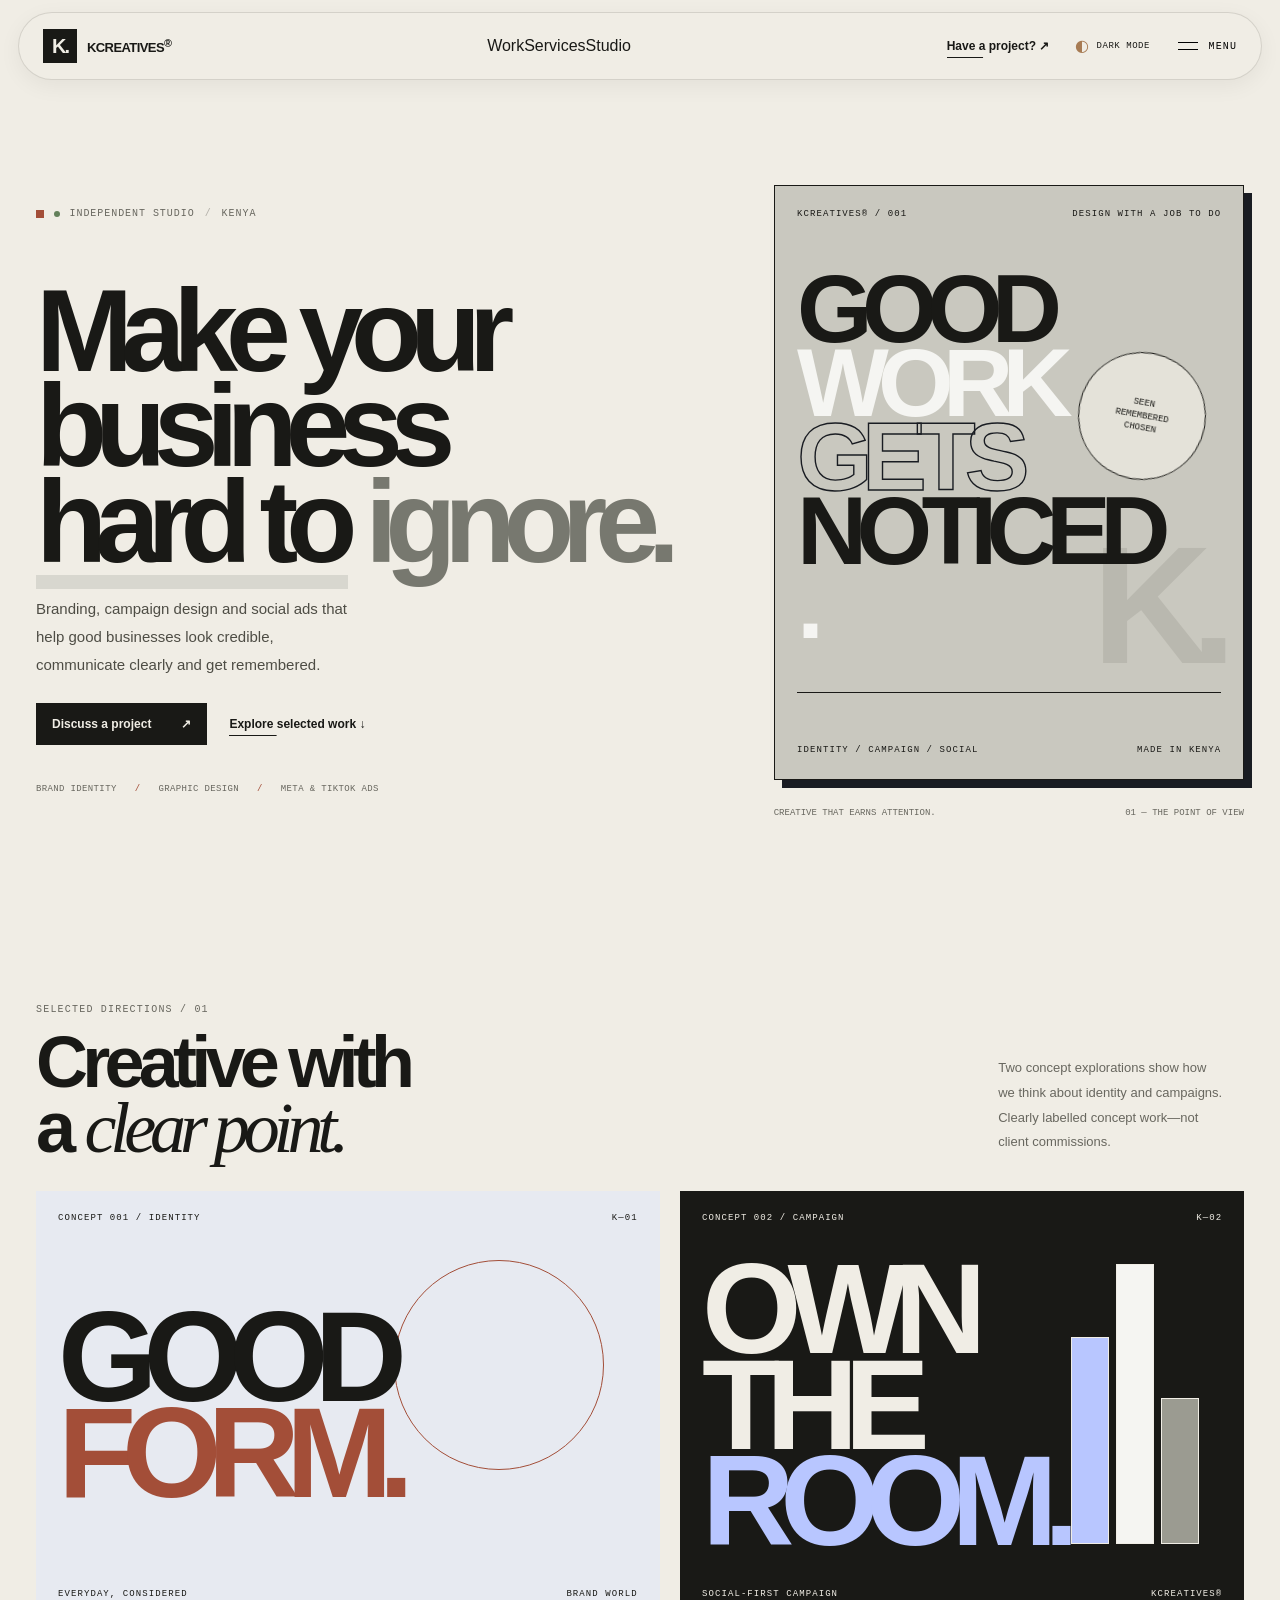
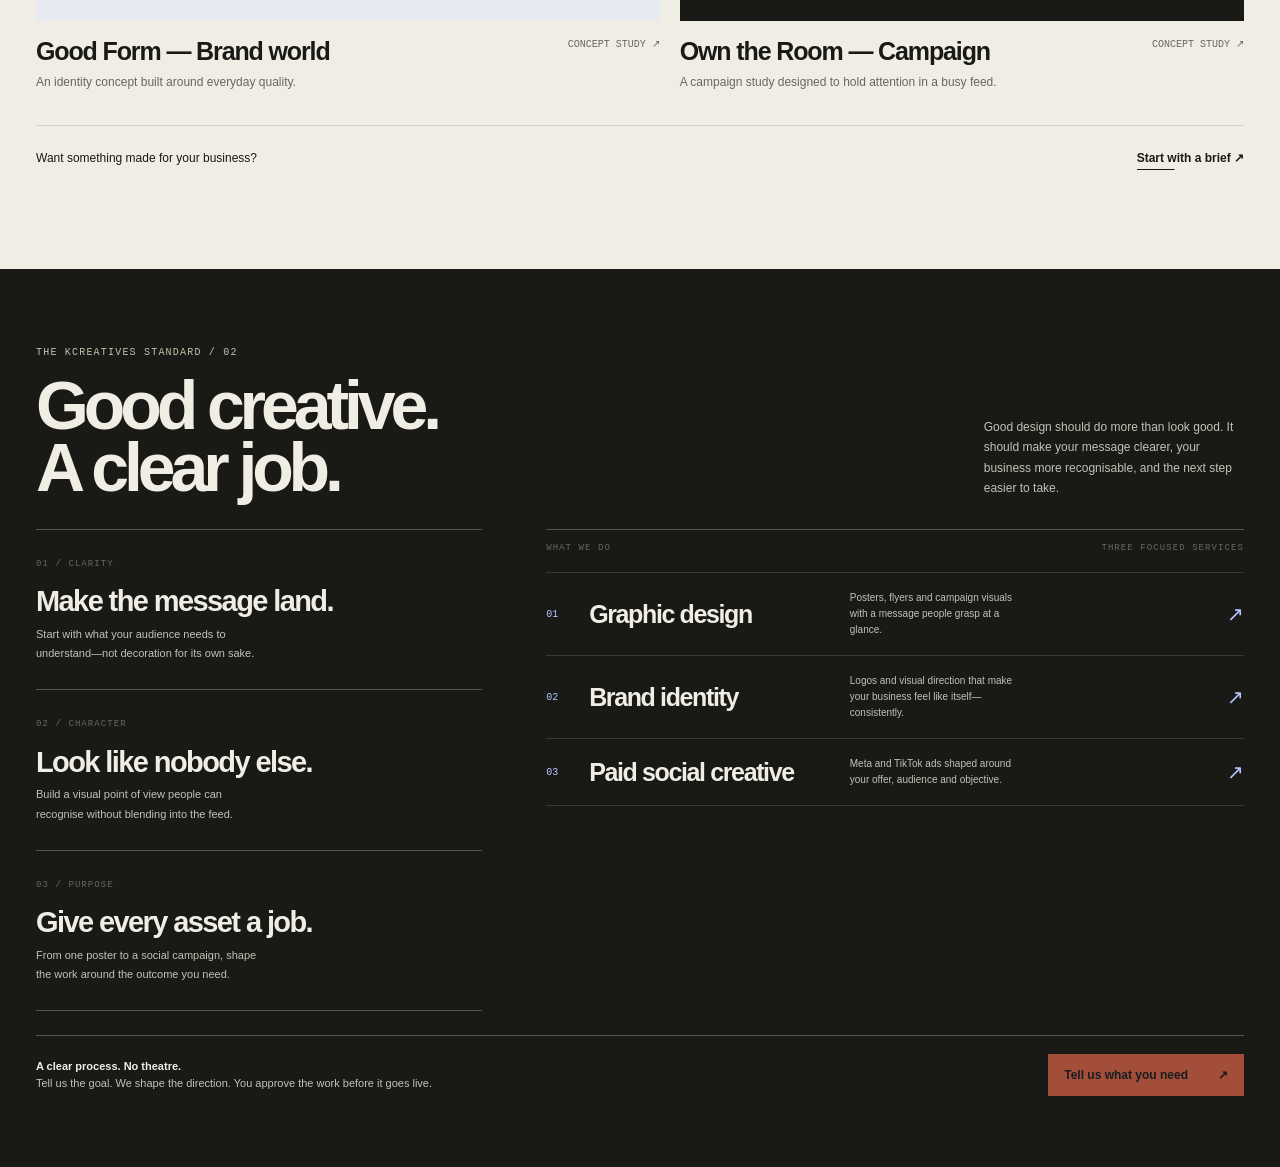
==== commit 2086ae29: "Add direct links to floating capsule navigation" ====
--- a/index.html
+++ b/index.html
@@ -15,7 +15,7 @@
 <body>
 <header class="site-header wrap">
  <a class="wordmark" href="index.html" aria-label="Kcreatives home"><span class="mark">K.</span><span>KCREATIVES<sup>®</sup></span></a>
- <div class="header-right">
+ <nav class="capsule-links" aria-label="Quick navigation"><a href="work.html">Work</a><a href="services.html">Services</a><a href="studio.html">Studio</a></nav><div class="header-right">
   <a class="header-cta" href="contact.html">Have a project? ↗</a>
   <button class="theme-toggle" type="button" aria-label="Switch to dark mode" aria-pressed="false"><span class="theme-symbol" aria-hidden="true">◐</span><span class="theme-label">Dark mode</span></button><button class="menu-toggle" aria-expanded="false" aria-controls="siteMenu" aria-label="Open navigation"><span class="menu-icon" aria-hidden="true"><i></i><i></i></span><span>Menu</span></button>
  </div>
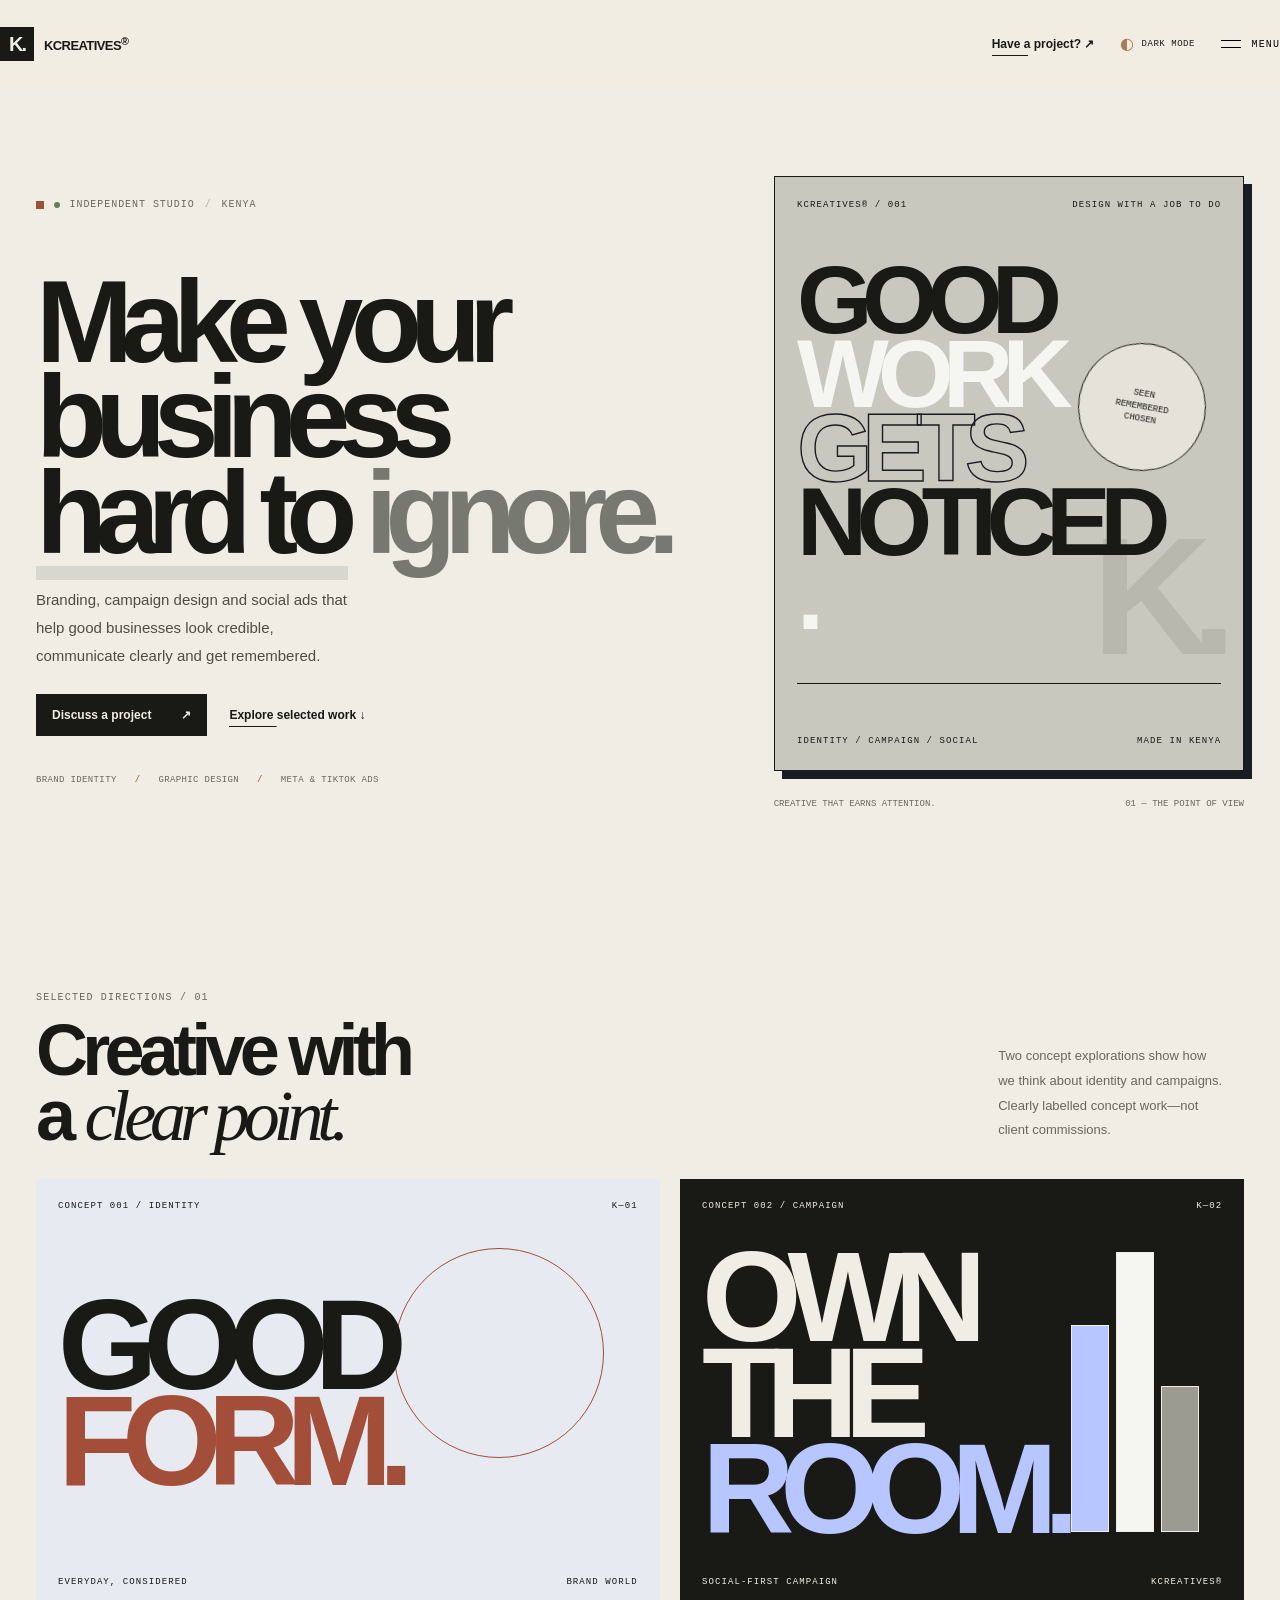
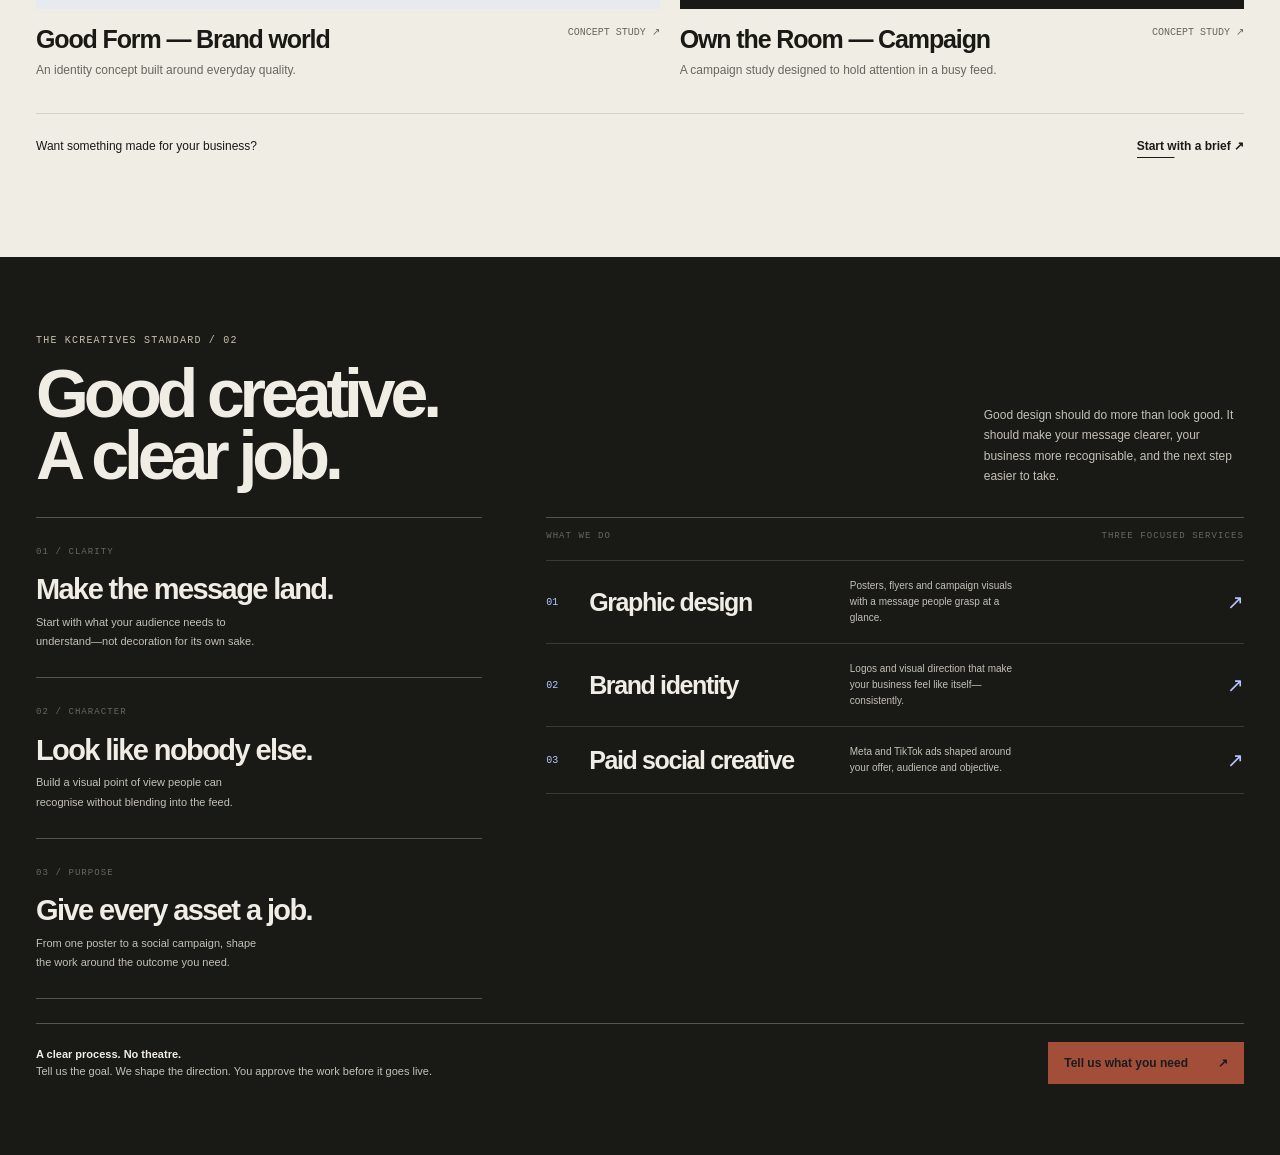
==== commit e510afad: "Remove unwanted capsule navigation from index.html" ====
--- a/index.html
+++ b/index.html
@@ -15,7 +15,7 @@
 <body>
 <header class="site-header wrap">
  <a class="wordmark" href="index.html" aria-label="Kcreatives home"><span class="mark">K.</span><span>KCREATIVES<sup>®</sup></span></a>
- <nav class="capsule-links" aria-label="Quick navigation"><a href="work.html">Work</a><a href="services.html">Services</a><a href="studio.html">Studio</a></nav><div class="header-right">
+ <div class="header-right">
   <a class="header-cta" href="contact.html">Have a project? ↗</a>
   <button class="theme-toggle" type="button" aria-label="Switch to dark mode" aria-pressed="false"><span class="theme-symbol" aria-hidden="true">◐</span><span class="theme-label">Dark mode</span></button><button class="menu-toggle" aria-expanded="false" aria-controls="siteMenu" aria-label="Open navigation"><span class="menu-icon" aria-hidden="true"><i></i><i></i></span><span>Menu</span></button>
  </div>
--- a/styles.css
+++ b/styles.css
@@ -1043,71 +1043,49 @@
 html[data-theme="dark"] .studio-copy h2 em,
 html[data-theme="dark"] .page-hero h1 em{color:#b77a5d}
 
-/* The nav floats as a solid, quiet capsule and tightens after the first scroll. */
+
+
+/* Full-screen cinematic overlay navigation — no floating capsule. */
 .site-header{
-  position:fixed;
-  z-index:50;
-  top:12px;
-  left:50%;
-  transform:translateX(-50%);
-  width:min(1320px,calc(100% - 36px));
-  height:68px;
-  padding:0 24px;
-  margin:0;
-  border:1px solid var(--line);
-  border-radius:999px;
-  background:var(--paper);
-  box-shadow:0 6px 22px rgba(25,25,22,.055);
-  transition:height 500ms var(--ease-editorial),width 500ms var(--ease-editorial),top 500ms var(--ease-editorial),background 350ms ease,box-shadow 350ms ease;
-}
-.site-header.is-scrolled{
-  top:8px;
-  height:58px;
-  width:min(1140px,calc(100% - 48px));
-  box-shadow:0 8px 28px rgba(25,25,22,.1);
-}
+  position:relative;
+  top:auto;
+  left:auto;
+  transform:none;
+  width:auto;
+  height:auto;
+  margin-inline:auto;
+  padding:24px 0;
+  border:0;
+  border-radius:0;
+  background:transparent;
+  box-shadow:none;
+  transition:none;
+}
+.site-header.is-scrolled{top:auto;width:auto;height:auto;box-shadow:none}
 .header-right{gap:clamp(12px,2vw,26px)}
 .theme-toggle{
-  display:inline-flex;
-  align-items:center;
-  justify-content:center;
-  gap:7px;
-  padding:8px 0;
-  border:0;
-  color:var(--ink);
-  background:transparent;
-  cursor:pointer;
-  font:500 9px/1 var(--mono);
-  letter-spacing:.06em;
-  text-transform:uppercase;
-  white-space:nowrap;
-}
-.theme-symbol{font:16px/1 Arial,sans-serif;color:var(--metal)}
+  display:inline-flex;align-items:center;justify-content:center;gap:7px;
+  padding:8px 0;border:0;color:var(--ink);background:transparent;cursor:pointer;
+  font:500 9px/1 var(--mono);letter-spacing:.06em;text-transform:uppercase;white-space:nowrap;
+}
+.theme-symbol{font:16px/1 Arial,sans-serif;color:var(--metal);transition:transform 350ms var(--ease-editorial)}
 .theme-toggle:hover .theme-symbol{transform:rotate(-18deg)}
-.theme-symbol{transition:transform 350ms var(--ease-editorial)}
-.menu-toggle{border:0;padding:10px 0 10px 2px;min-height:40px}
-body{padding-top:94px}
-.home-hero{min-height:calc(100svh - 94px)}
-.menu-panel{z-index:49;padding-top:calc(104px + env(safe-area-inset-top))}
+.menu-toggle{border:0;padding:10px 0;min-height:40px}
+body{padding-top:0}
+.home-hero{min-height:calc(100svh - 100px)}
+.menu-panel{z-index:80;padding-top:calc(32px + env(safe-area-inset-top))}
+.capsule-links{display:none!important}
 @media(max-width:760px){
-  .site-header{top:9px;width:calc(100% - 20px);height:62px;padding-inline:15px}
-  .site-header.is-scrolled{top:6px;width:calc(100% - 28px);height:56px}
-  .wordmark{gap:7px;font-size:11px}
-  .wordmark .mark{width:29px;height:29px;font-size:17px}
+  .site-header{top:auto;width:auto;height:auto;padding:18px 0;margin-inline:auto}
+  .site-header.is-scrolled{top:auto;width:auto;height:auto}
   .header-right{gap:12px}
   .header-cta{display:none}
   .theme-toggle{gap:4px;font-size:8px;letter-spacing:.025em}
   .theme-symbol{font-size:15px}
   .menu-toggle{gap:7px;font-size:9px}
-  body{padding-top:82px}
-  .home-hero{min-height:calc(100svh - 82px)}
+  body{padding-top:0}
+  .home-hero{min-height:calc(100svh - 80px)}
 }
 @media(max-width:390px){
-  .site-header{padding-inline:12px}
-  .wordmark>span:last-child{font-size:10px}
-  .theme-label{display:none}
-  .header-right{gap:11px}
-}
-@media(prefers-reduced-motion:reduce){
-  .site-header,.theme-symbol{transition:none}
-}
+  .theme-label{display:inline}
+}
